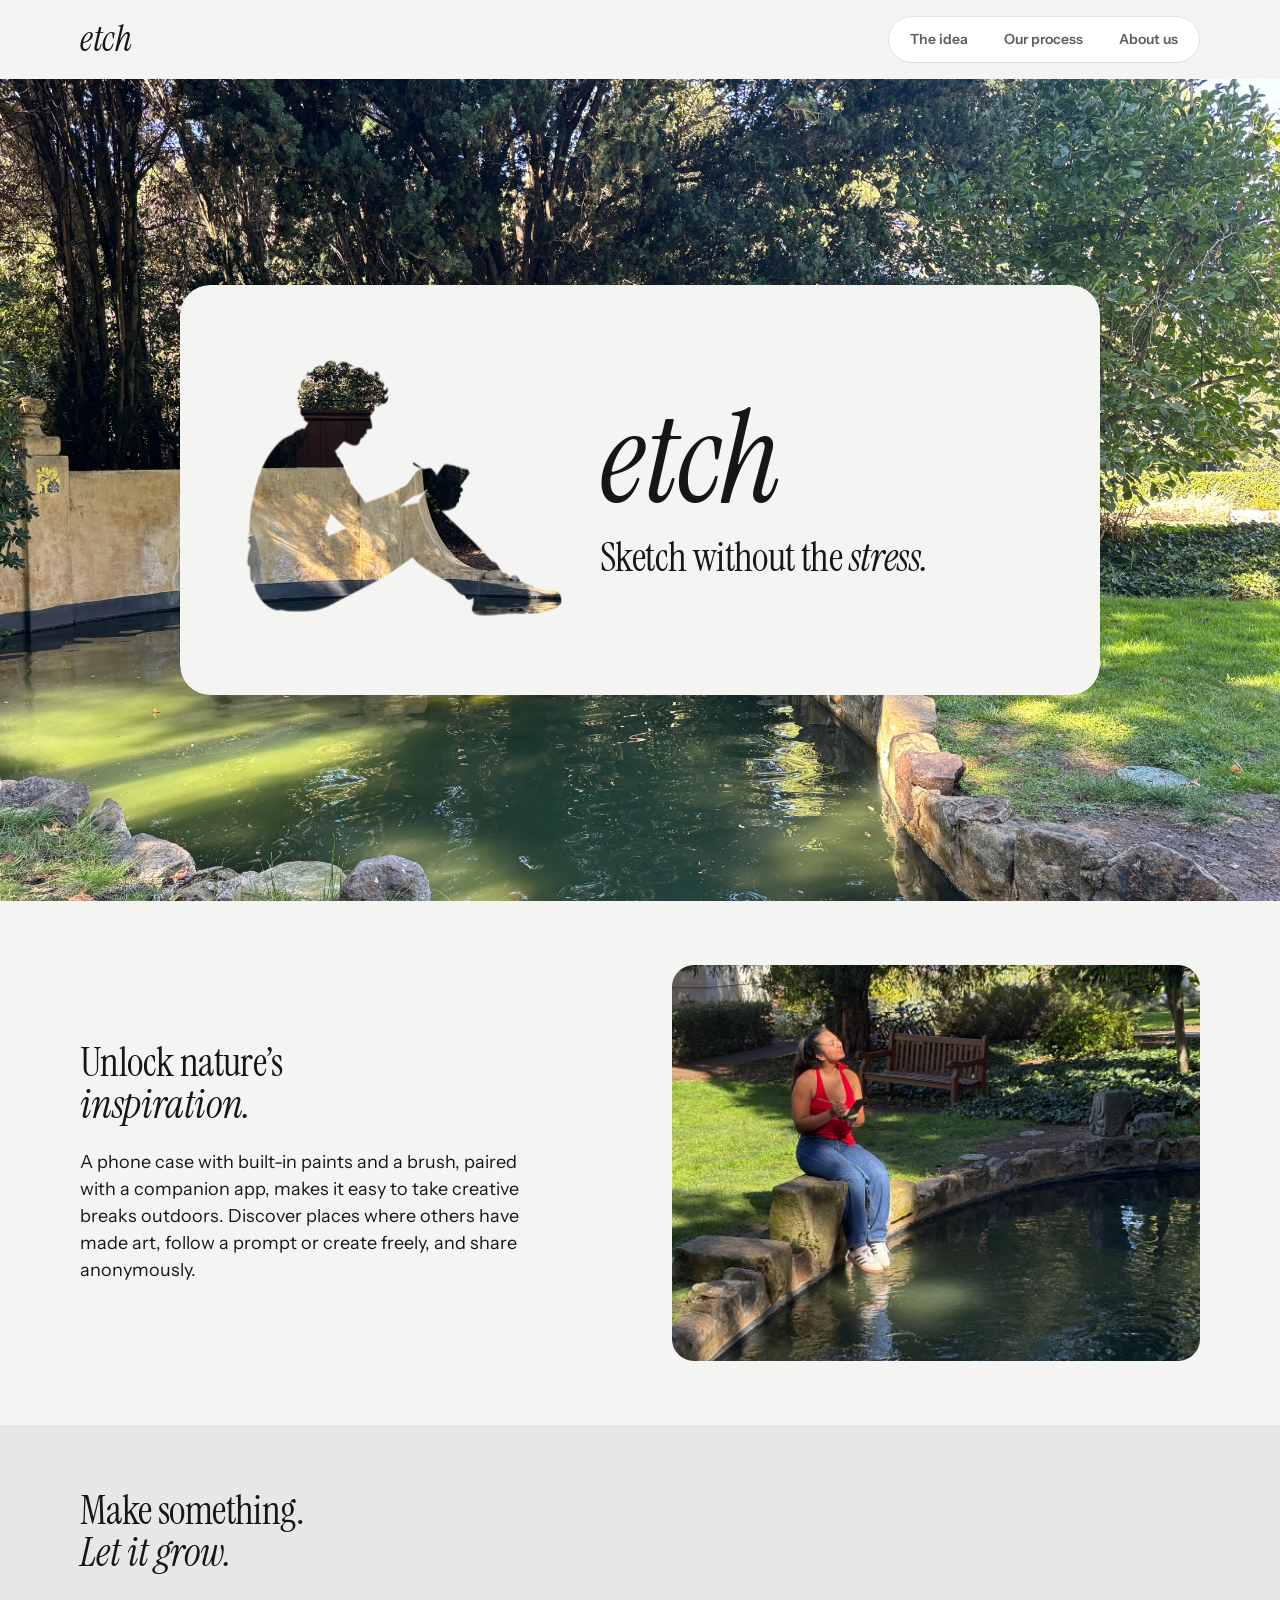
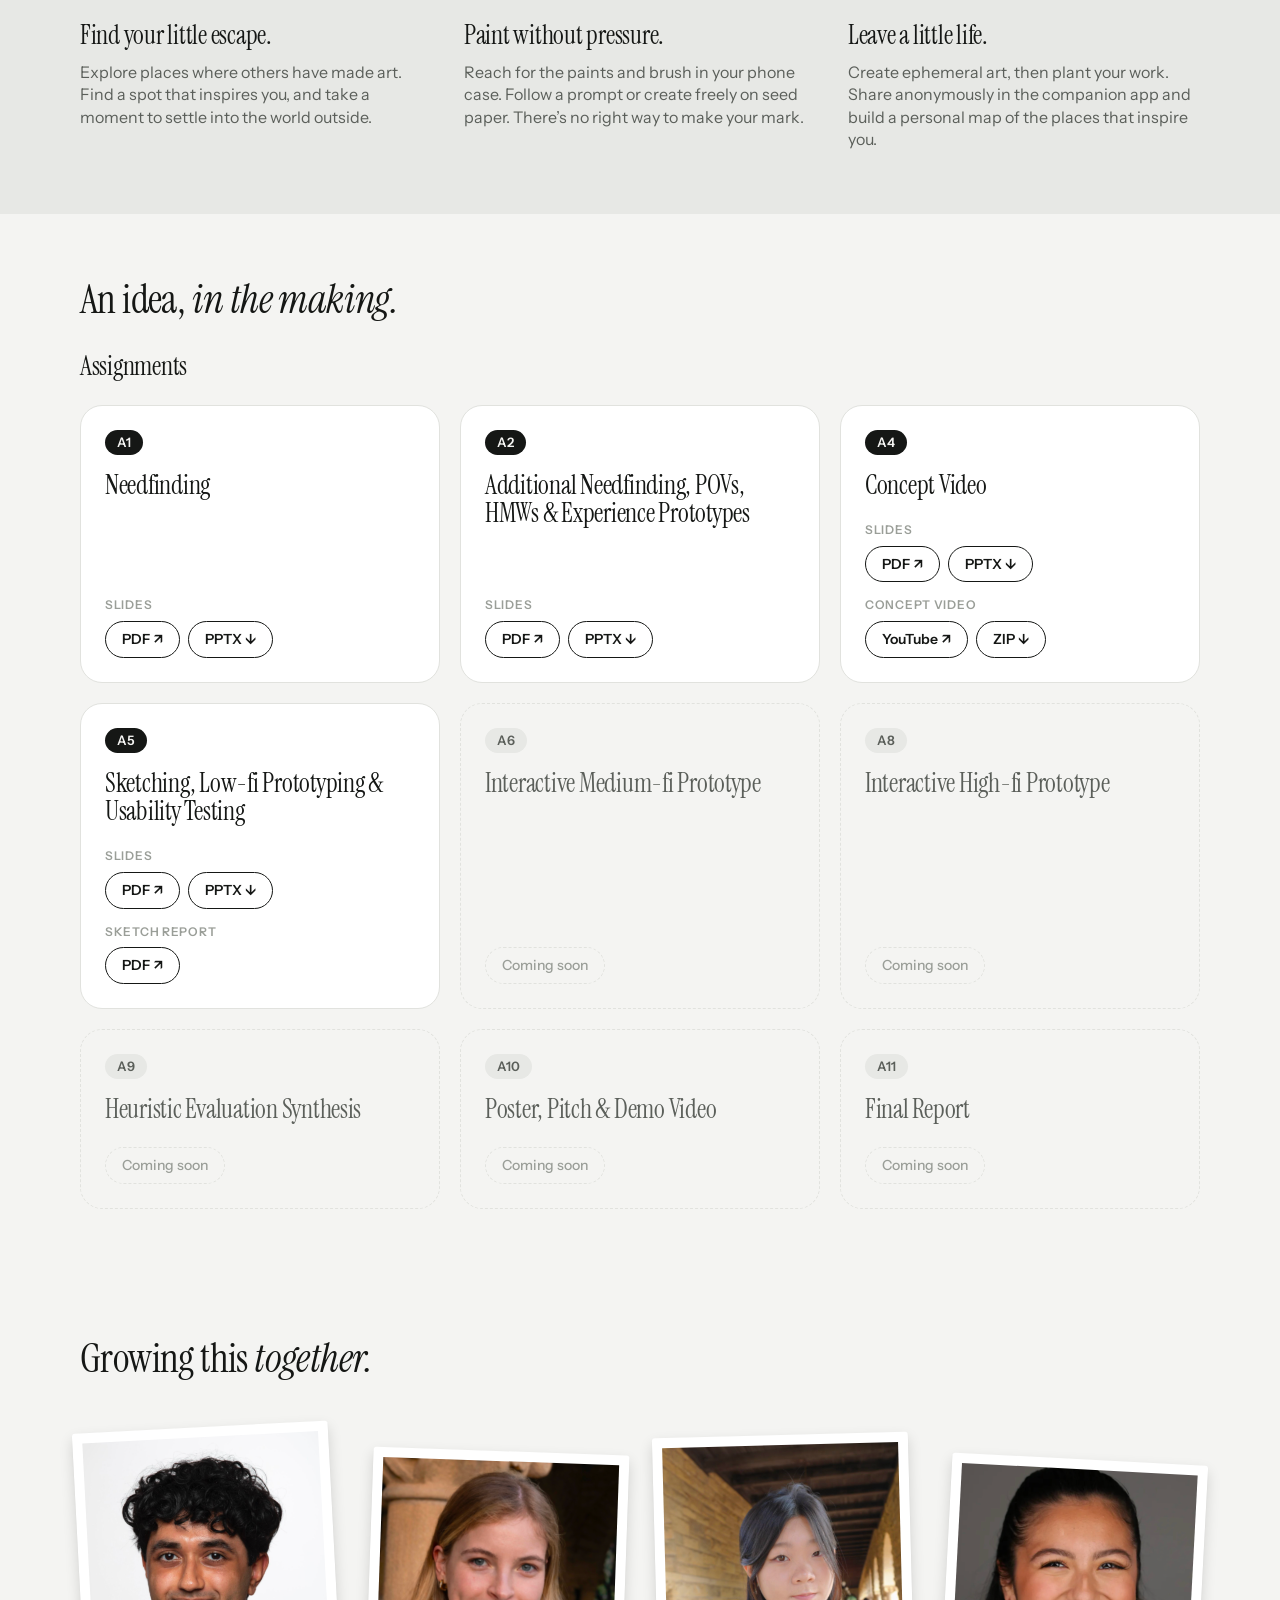
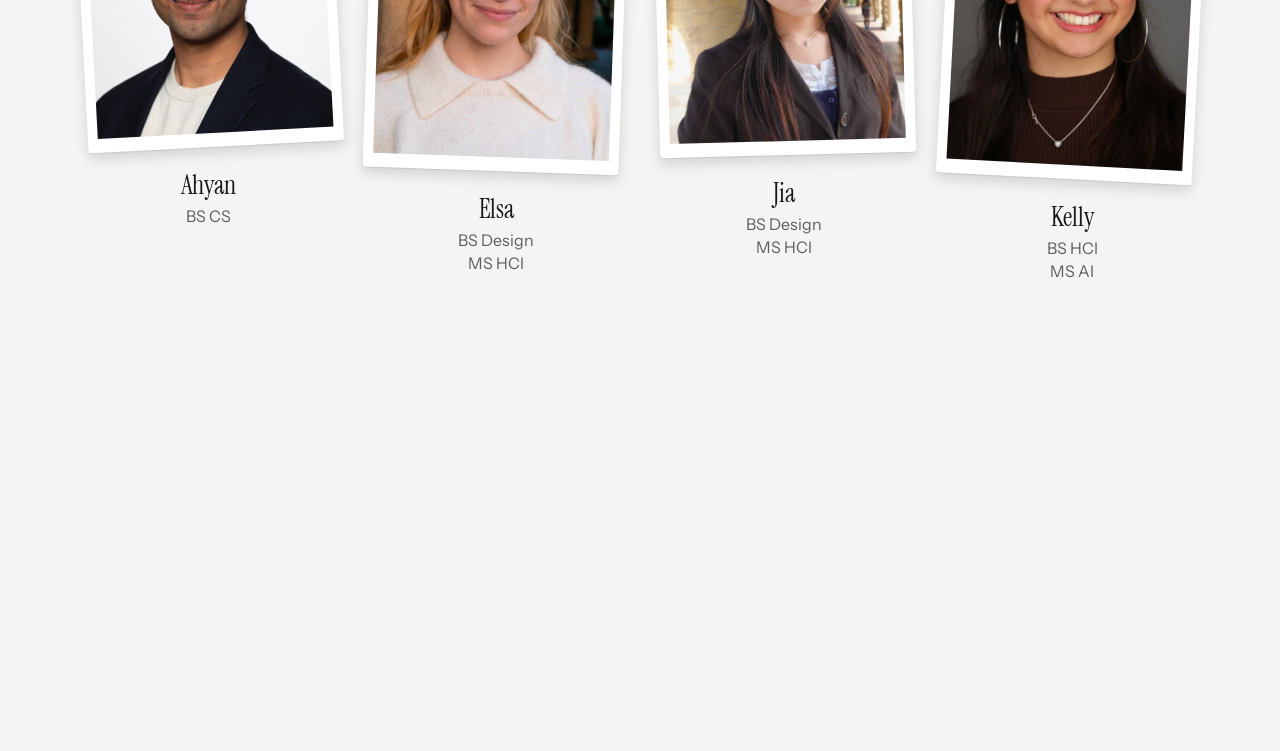
==== index.html @ ab567ba8 "Add assignment downloads, team degrees, and new hero subtitle - Group each assignment's links by del" ====
<!doctype html>
<html lang="en">
<head>
  <meta charset="utf-8">
  <meta name="viewport" content="width=device-width, initial-scale=1">
  <meta name="theme-color" content="#f4f4f2" media="(prefers-color-scheme: light)">
  <meta name="theme-color" content="#121412" media="(prefers-color-scheme: dark)">
  <meta name="color-scheme" content="light dark">
  <meta name="description" content="Etch pairs a phone case with built-in paints and a brush with a companion app for outdoor creative breaks, anonymous sharing, and a personal map of inspiration.">
  <title>Etch · CS 147</title>
  <link rel="preconnect" href="https://fonts.googleapis.com">
  <link rel="preconnect" href="https://fonts.gstatic.com" crossorigin>
  <link rel="stylesheet" href="https://fonts.googleapis.com/css2?family=Instrument+Sans:wght@400;500;600;700&family=Instrument+Serif:ital@0;1&display=swap">
  <link rel="stylesheet" href="styles.css?v=team-centered">
  <script src="script.js?v=team-centered" defer></script>
</head>
<body>
  <a class="skip-link" href="#idea">Skip to content</a>
  <header class="site-header">
    <a class="brand" href="#home" aria-label="Etch, home"><span>etch</span></a>
    <nav aria-label="Main navigation"><a href="#idea">The idea</a><a href="#project">Our process</a><a href="#team">About us</a></nav>
  </header>
  <main>
    <section id="home" class="hero" aria-labelledby="hero-title">
      <div class="hero-photo"></div>
      <div class="hero-paper">
        <div class="hero-main">
          <img class="drawing-cutout" src="assets/drawing-silhouette.png" alt="A person-shaped cutout in the paper revealing the garden behind it" width="1024" height="1024">
          <div class="hero-heading"><h1 id="hero-title">etch<span class="hero-subtitle">Sketch without the <em>stress.</em></span></h1></div>
        </div>
      </div>
    </section>
    <section class="idea section-wrap" id="idea" aria-labelledby="idea-title">
      <div class="idea-grid">
        <div>
          <h2 id="idea-title">Unlock nature’s<br><em>inspiration.</em></h2>
          <p>A phone case with built-in paints and a brush, paired with a companion app, makes it easy to take creative breaks outdoors. Discover places where others have made art, follow a prompt or create freely, and share anonymously.</p>
        </div>
        <div class="idea-photo-wrap">
          <img class="idea-photo" src="assets/idea-garden.jpg" alt="A person painting outdoors while seated beside a garden pond" loading="lazy">

        </div>
      </div>
    </section>
    <section class="concept section-wrap" aria-labelledby="concept-title"><div class="concept-heading"><h2 id="concept-title">Make something.<br><em>Let it grow.</em></h2></div><div class="steps"><article><h3>Find your little escape.</h3><p>Explore places where others have made art. Find a spot that inspires you, and take a moment to settle into the world outside.</p></article><article><h3>Paint without pressure.</h3><p>Reach for the paints and brush in your phone case. Follow a prompt or create freely on seed paper. There’s no right way to make your mark.</p></article><article><h3>Leave a little life.</h3><p>Create ephemeral art, then plant your work. Share anonymously in the companion app and build a personal map of the places that inspire you.</p></article></div></section>
    <section class="project section-wrap" id="project" aria-labelledby="project-title"><div class="project-heading"><h2 id="project-title">An idea, <em>in the making.</em></h2></div>
      <div class="assignments" aria-labelledby="assignments-title">
        <h3 id="assignments-title">Assignments</h3>
        <div class="assignment-grid">
          <article class="assignment"><span class="assignment-number">A1</span><h4>Needfinding</h4><div class="assignment-links"><div class="assignment-link-group"><span class="assignment-link-label">Slides</span><div class="assignment-link-row"><a href="assignment_downloads/A1.pdf" target="_blank" rel="noopener">PDF <span aria-hidden="true">↗</span></a><a href="assignment_downloads/A1.pptx" download>PPTX <span aria-hidden="true">↓</span></a></div></div></div></article>
          <article class="assignment"><span class="assignment-number">A2</span><h4>Additional Needfinding, POVs, HMWs &amp; Experience Prototypes</h4><div class="assignment-links"><div class="assignment-link-group"><span class="assignment-link-label">Slides</span><div class="assignment-link-row"><a href="assignment_downloads/A2.pdf" target="_blank" rel="noopener">PDF <span aria-hidden="true">↗</span></a><a href="assignment_downloads/A2.pptx" download>PPTX <span aria-hidden="true">↓</span></a></div></div></div></article>
          <article class="assignment"><span class="assignment-number">A4</span><h4>Concept Video</h4><div class="assignment-links"><div class="assignment-link-group"><span class="assignment-link-label">Slides</span><div class="assignment-link-row"><a href="assignment_downloads/A4.pdf" target="_blank" rel="noopener">PDF <span aria-hidden="true">↗</span></a><a href="assignment_downloads/A4.pptx" download>PPTX <span aria-hidden="true">↓</span></a></div></div><div class="assignment-link-group"><span class="assignment-link-label">Concept video</span><div class="assignment-link-row"><a href="https://www.youtube.com/watch?v=fZAmPD2v1Gg" target="_blank" rel="noopener">YouTube <span aria-hidden="true">↗</span></a><a href="assignment_downloads/A4_Concept_Video_Compressed.mp4.zip" download>ZIP <span aria-hidden="true">↓</span></a></div></div></div></article>
          <article class="assignment"><span class="assignment-number">A5</span><h4>Sketching, Low-fi Prototyping &amp; Usability Testing</h4><div class="assignment-links"><div class="assignment-link-group"><span class="assignment-link-label">Slides</span><div class="assignment-link-row"><a href="assignment_downloads/A5.pdf" target="_blank" rel="noopener">PDF <span aria-hidden="true">↗</span></a><a href="assignment_downloads/A5.pptx" download>PPTX <span aria-hidden="true">↓</span></a></div></div><div class="assignment-link-group"><span class="assignment-link-label">Sketch report</span><div class="assignment-link-row"><a href="assignment_downloads/A5_SketchReport.pdf" target="_blank" rel="noopener">PDF <span aria-hidden="true">↗</span></a></div></div></div></article>
          <article class="assignment is-upcoming"><span class="assignment-number">A6</span><h4>Interactive Medium-fi Prototype</h4><p class="assignment-soon">Coming soon</p></article>
          <article class="assignment is-upcoming"><span class="assignment-number">A8</span><h4>Interactive High-fi Prototype</h4><p class="assignment-soon">Coming soon</p></article>
          <article class="assignment is-upcoming"><span class="assignment-number">A9</span><h4>Heuristic Evaluation Synthesis</h4><p class="assignment-soon">Coming soon</p></article>
          <article class="assignment is-upcoming"><span class="assignment-number">A10</span><h4>Poster, Pitch &amp; Demo Video</h4><p class="assignment-soon">Coming soon</p></article>
          <article class="assignment is-upcoming"><span class="assignment-number">A11</span><h4>Final Report</h4><p class="assignment-soon">Coming soon</p></article>
        </div>
      </div>
    </section>
    <section class="team section-wrap" id="team" aria-labelledby="team-title"><div class="team-heading"><div><h2 id="team-title">Growing this <em>together.</em></h2></div></div><div class="team-grid" id="team-grid"></div></section>
  </main>
  <footer class="garden-footer" aria-label="Garden photograph"><img src="assets/garden.jpg" alt="Sunlight across the garden pond" loading="lazy"></footer>

</body>
</html>
---- styles.css ----
/* Etch design system tokens. Values come from the Etch design system (tokens.json). */
:root{
--paper:#f4f4f2;--surface:#fff;--canvas:#e7e8e5;--ink:#151715;--on-ink:var(--paper);--ink-soft:#5b5f5a;--ink-muted:#9a9e98;--line:#e1e2de;
--photo-white:#fff;--photo-ink:#151715;--focus:#2f6fb0;
--tag-people:#e9d3c4;--tag-animals:#d3e2c6;--tag-light:#efe6b5;--tag-sound:#ccdcea;
--shadow-print:0 1px 1px rgba(0,0,0,.08),0 6px 14px rgba(0,0,0,.14);
--font-serif:"Instrument Serif","Iowan Old Style",Georgia,serif;--font-sans:"Instrument Sans",system-ui,-apple-system,"Segoe UI",sans-serif;
--space-1:4px;--space-2:8px;--space-3:12px;--space-4:16px;--space-5:20px;--space-6:24px;--space-8:32px;--space-12:48px;--space-16:64px;
--radius-md:16px;--radius-lg:22px;--radius-xl:26px;--radius-2xl:30px;--radius-pill:999px;
--ease:cubic-bezier(.2,.8,.2,1);
--gutter:max(16px,env(safe-area-inset-left),env(safe-area-inset-right));
--content-inset:max(var(--gutter),calc((100% - 1120px) / 2));
--section-space:var(--space-16);
--band:var(--canvas);
--footer-reveal-height:clamp(260px,45vh,520px);
color-scheme:light dark}
@media(prefers-color-scheme:dark){:root{
--paper:#121412;--surface:#1c1f1c;--canvas:#0b0c0b;--ink:#eeefeb;--ink-soft:#b3b7b0;--ink-muted:#6f746d;--line:#2a2e2a;--focus:#8db8e8;
--tag-people:#4a382d;--tag-animals:#2f4129;--tag-light:#47411f;--tag-sound:#24384a;
--shadow-print:0 1px 1px rgba(0,0,0,.3),0 6px 14px rgba(0,0,0,.45);
/* Body copy never sits directly on canvas in dark. */
--band:var(--surface)}}

*{box-sizing:border-box}
html{scroll-behavior:smooth;scroll-padding-top:88px;-webkit-text-size-adjust:100%}
body{margin:0;background:var(--paper);color:var(--ink);font:400 16px/1.4 var(--font-sans);-webkit-font-smoothing:antialiased}
a{color:inherit}
h1,h2,h3,p,figure{margin:0}
/* Serif is always weight 400; never bold it. */
h1,h2,h3{font-family:var(--font-serif);font-weight:400}
h2{font-size:40px;line-height:1.05;letter-spacing:-.015em}
h3{font-size:26px;line-height:1.08;letter-spacing:-.01em}
p+p{margin-top:var(--space-3)}
:where(a,summary,button):focus-visible{outline:3px solid var(--focus);outline-offset:2px}
.skip-link{position:fixed;left:var(--gutter);top:-100px;z-index:30;padding:var(--space-3) 22px;border-radius:var(--radius-pill);background:var(--ink);color:var(--on-ink);font:600 16px/1.2 var(--font-sans);text-decoration:none}
.skip-link:focus{top:var(--space-4)}

/* Site nav: lowercase italic wordmark beside a pill of links. Stays visible while scrolling. */
.site-header{position:sticky;top:0;z-index:20;display:flex;align-items:center;justify-content:space-between;gap:var(--space-4);padding:var(--space-4) var(--content-inset);background:var(--paper)}
.brand{font:italic 400 36px/1 var(--font-serif);letter-spacing:-.01em;color:var(--ink);text-decoration:none;border-radius:var(--radius-md)}
nav{display:flex;gap:var(--space-1);padding:5px;border:1px solid var(--line);border-radius:var(--radius-pill);background:var(--surface)}
nav a{padding:9px var(--space-4);border-radius:var(--radius-pill);font:600 14px/1.2 var(--font-sans);color:var(--ink-soft);text-decoration:none;white-space:nowrap;transition:background-color .3s var(--ease),color .3s var(--ease)}
nav a:hover{color:var(--ink)}
nav a[aria-current]{background:var(--ink);color:var(--on-ink)}

/* Full-bleed garden photo behind a rounded paper sheet; the artist is cut out of the sheet. */
.hero{position:relative;isolation:isolate;display:flex;align-items:center;justify-content:center;min-height:620px;height:calc(100svh - 78px);max-height:900px;padding:var(--space-12) var(--gutter)}
.hero-photo{position:absolute;inset:0;z-index:-1;background:url('assets/garden.jpg') center 53%/cover}
.hero-paper{position:relative;isolation:isolate;width:min(920px,100%);padding:var(--space-8) 48px}
.hero-paper::before{content:'';position:absolute;inset:0;z-index:-1;background:var(--paper);border-radius:var(--radius-2xl);
-webkit-mask-image:url('assets/drawing-silhouette.png'),linear-gradient(#000 0 0);-webkit-mask-size:var(--cutout-width,0px) var(--cutout-height,0px),100% 100%;-webkit-mask-position:var(--cutout-x,0px) var(--cutout-y,0px),0 0;-webkit-mask-repeat:no-repeat;-webkit-mask-composite:xor;
mask-image:url('assets/drawing-silhouette.png'),linear-gradient(#000 0 0);mask-size:var(--cutout-width,0px) var(--cutout-height,0px),100% 100%;mask-position:var(--cutout-x,0px) var(--cutout-y,0px),0 0;mask-repeat:no-repeat;mask-composite:exclude}
.hero-main{display:grid;grid-template-columns:42% 58%;align-items:center;gap:10px}
.drawing-cutout{display:block;width:100%;height:auto;aspect-ratio:1;object-fit:contain;opacity:0;pointer-events:none}
.hero-heading{padding-left:var(--space-4)}
h1{font:italic 400 clamp(72px,10vw,128px)/.9 var(--font-serif);letter-spacing:-.01em}
.hero-subtitle{display:block;margin-top:var(--space-5);font:normal 400 40px/1.05 var(--font-serif);letter-spacing:-.015em}
.hero-subtitle em{font-style:italic}

.section-wrap{padding:var(--section-space) var(--content-inset)}

/* Introduction: reading text beside a rounded photo. */
.idea-grid{display:grid;grid-template-columns:1fr 1fr;gap:var(--space-16);align-items:center}
.idea h2{margin-bottom:var(--space-6)}
.idea p{max-width:460px;font-size:18px;line-height:1.5}
.idea-photo{display:block;width:100%;aspect-ratio:4/3;object-fit:cover;border-radius:var(--radius-lg)}

/* Concept: a full-bleed band with three steps. */
.concept{background:var(--band)}
.steps{display:grid;grid-template-columns:repeat(3,1fr);gap:var(--space-8);margin-top:var(--space-12)}
.steps h3{margin-bottom:var(--space-3)}
.steps p{color:var(--ink-soft)}

.project-heading{margin-bottom:var(--space-8)}

/* Assignments: cards on surface. Published work gets an ink number and outlined links; upcoming work sits flat on paper with a dashed edge. */
.assignments>h3{margin-bottom:var(--space-6)}
.assignment-grid{display:grid;grid-template-columns:repeat(3,1fr);gap:var(--space-5)}
.assignment{display:flex;flex-direction:column;align-items:flex-start;gap:var(--space-4);padding:var(--space-6);border:1px solid var(--line);border-radius:var(--radius-lg);background:var(--surface)}
.assignment-number{padding:5px var(--space-3);border-radius:var(--radius-pill);background:var(--ink);color:var(--on-ink);font:600 13px/1.2 var(--font-sans)}
.assignment h4{margin:0 0 var(--space-2);font:400 26px/1.08 var(--font-serif);letter-spacing:-.01em}
.assignment-links{display:flex;flex-direction:column;gap:var(--space-4);margin-top:auto}
.assignment-link-group{display:flex;flex-direction:column;gap:var(--space-2)}
.assignment-link-label{font:600 12px/1.2 var(--font-sans);letter-spacing:.06em;text-transform:uppercase;color:var(--ink-muted)}
.assignment-link-row{display:flex;flex-wrap:wrap;gap:var(--space-2)}
.assignment-links a{padding:9px var(--space-4);border:1px solid var(--ink);border-radius:var(--radius-pill);font:600 14px/1.2 var(--font-sans);text-decoration:none;transition:background-color .3s var(--ease),color .3s var(--ease)}
.assignment-links a:hover{background:var(--ink);color:var(--on-ink)}
.assignment.is-upcoming{border-style:dashed;background:transparent}
.is-upcoming .assignment-number{background:var(--canvas);color:var(--ink-soft)}
.is-upcoming h4{color:var(--ink-soft)}
.assignment-soon{margin-top:auto;padding:9px var(--space-4);border:1px dashed var(--line);border-radius:var(--radius-pill);font:500 14px/1.2 var(--font-sans);color:var(--ink-muted)}

/* Team portraits are polaroids: white prints with small tilts, never a tidy grid. */
.team-heading{margin-bottom:var(--space-12)}
.team-grid{display:grid;grid-template-columns:repeat(4,1fr);gap:var(--space-8)}
.team-card:nth-child(1){--tilt:-3deg;--tint:var(--tag-light)}
.team-card:nth-child(2){--tilt:2deg;--tint:var(--tag-animals);margin-top:var(--space-6)}
.team-card:nth-child(3){--tilt:-1.5deg;--tint:var(--tag-sound);margin-top:var(--space-2)}
.team-card:nth-child(4){--tilt:3deg;--tint:var(--tag-people);margin-top:var(--space-8)}
.portrait{position:relative;aspect-ratio:4/5;padding:10px 10px 14px;background:var(--photo-white);border-radius:3px;box-shadow:var(--shadow-print);transform:rotate(var(--tilt,0deg))}
.portrait img{display:block;object-position:center 35%}
.portrait svg{display:block;width:100%;height:100%;background:var(--tint);fill:none;stroke:var(--photo-ink);stroke-width:1.3}
.portrait>span{position:absolute;left:0;right:0;bottom:26px;text-align:center;font:400 13px/1.35 var(--font-sans);color:var(--photo-ink)}
.team-card h3{margin-top:var(--space-6);text-align:center}
.team-card p{margin-top:6px;color:var(--ink-soft);white-space:pre-line;text-align:center}

/* The page lifts away like a sheet, with rounded corners, to reveal the garden photo underneath. */
body{isolation:isolate;padding-bottom:var(--footer-reveal-height)}
main{position:relative;z-index:1;background:var(--paper);border-radius:0 0 var(--radius-2xl) var(--radius-2xl)}
.garden-footer{position:fixed;inset:auto 0 0;z-index:-1;height:calc(var(--footer-reveal-height) + var(--radius-2xl));margin:0;overflow:hidden}
.garden-footer img{display:block;width:100%;height:100%;object-fit:cover;object-position:center 60%}

@media(max-width:900px){
.hero-paper{padding:var(--space-8)}
.hero-subtitle{font-size:32px}
.idea-grid{gap:var(--space-8)}
.steps{gap:var(--space-6)}
.assignment-grid{grid-template-columns:repeat(2,1fr)}
.team-grid{grid-template-columns:repeat(2,1fr);gap:var(--space-12) var(--space-8)}
.team-card:nth-child(n){margin-top:0}
.team-card:nth-child(even){margin-top:var(--space-6)}}

@media(max-width:640px){
:root{--section-space:var(--space-12)}
html{scroll-padding-top:76px}
h2{font-size:34px}
.site-header{padding-top:var(--space-3);padding-bottom:var(--space-3)}
.brand{font-size:30px}
nav a{padding:8px 10px;font-size:13px}
.hero{height:auto;min-height:0;max-height:none;padding:var(--space-12) var(--gutter)}
.hero-paper{padding:var(--space-6)}
.hero-main{grid-template-columns:1fr;gap:0}
.drawing-cutout{height:190px;aspect-ratio:auto}
.hero-heading{padding:var(--space-4) 0 0}
h1{font-size:64px}
.hero-subtitle{margin-top:var(--space-3);font-size:30px}
.idea-grid,.steps{grid-template-columns:1fr}
.steps{margin-top:var(--space-8)}
.assignment-grid{grid-template-columns:1fr}
.assignment h4{font-size:22px}
.team-grid{gap:var(--space-8) var(--space-5)}
.team-card h3{font-size:22px;margin-top:var(--space-4)}}

@media(max-width:380px){.brand{font-size:26px}nav a{padding:7px 8px;font-size:12px}}

@media(prefers-reduced-motion:reduce){html{scroll-behavior:auto}*{transition:none!important}}
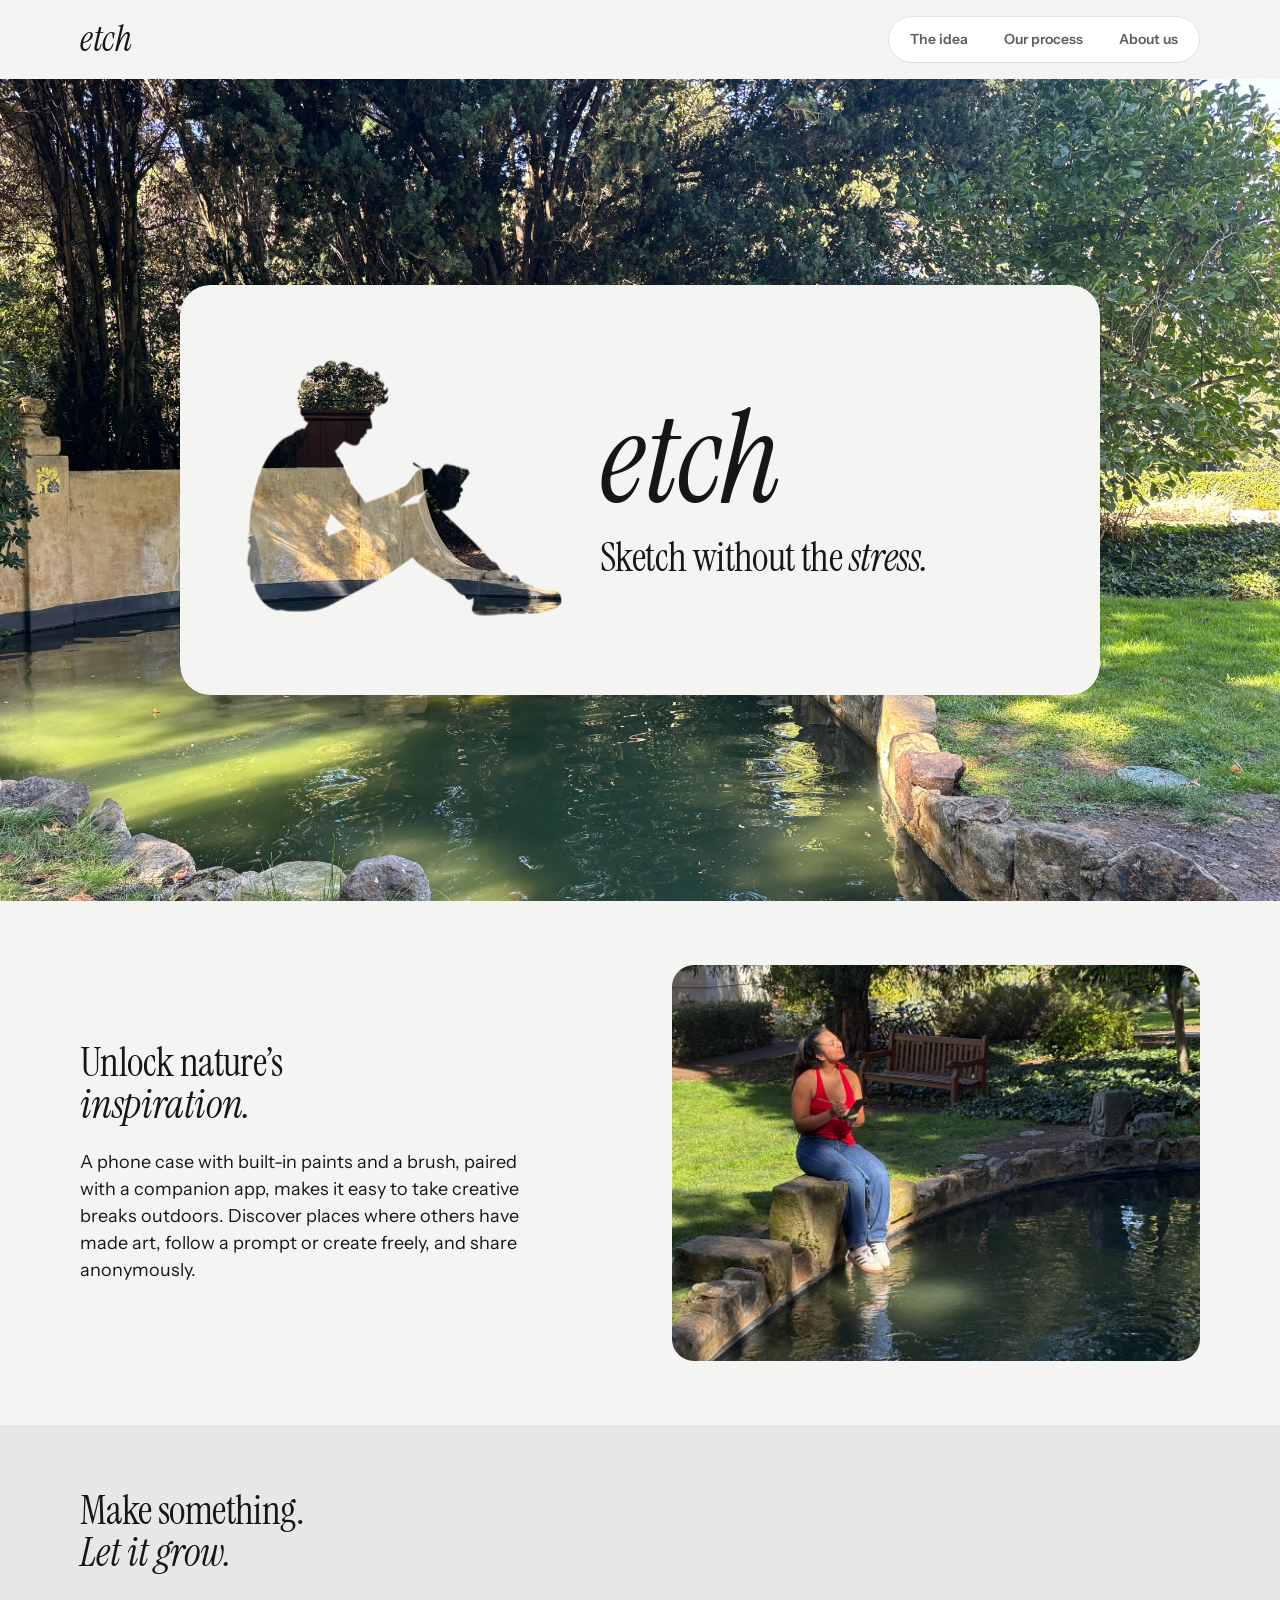
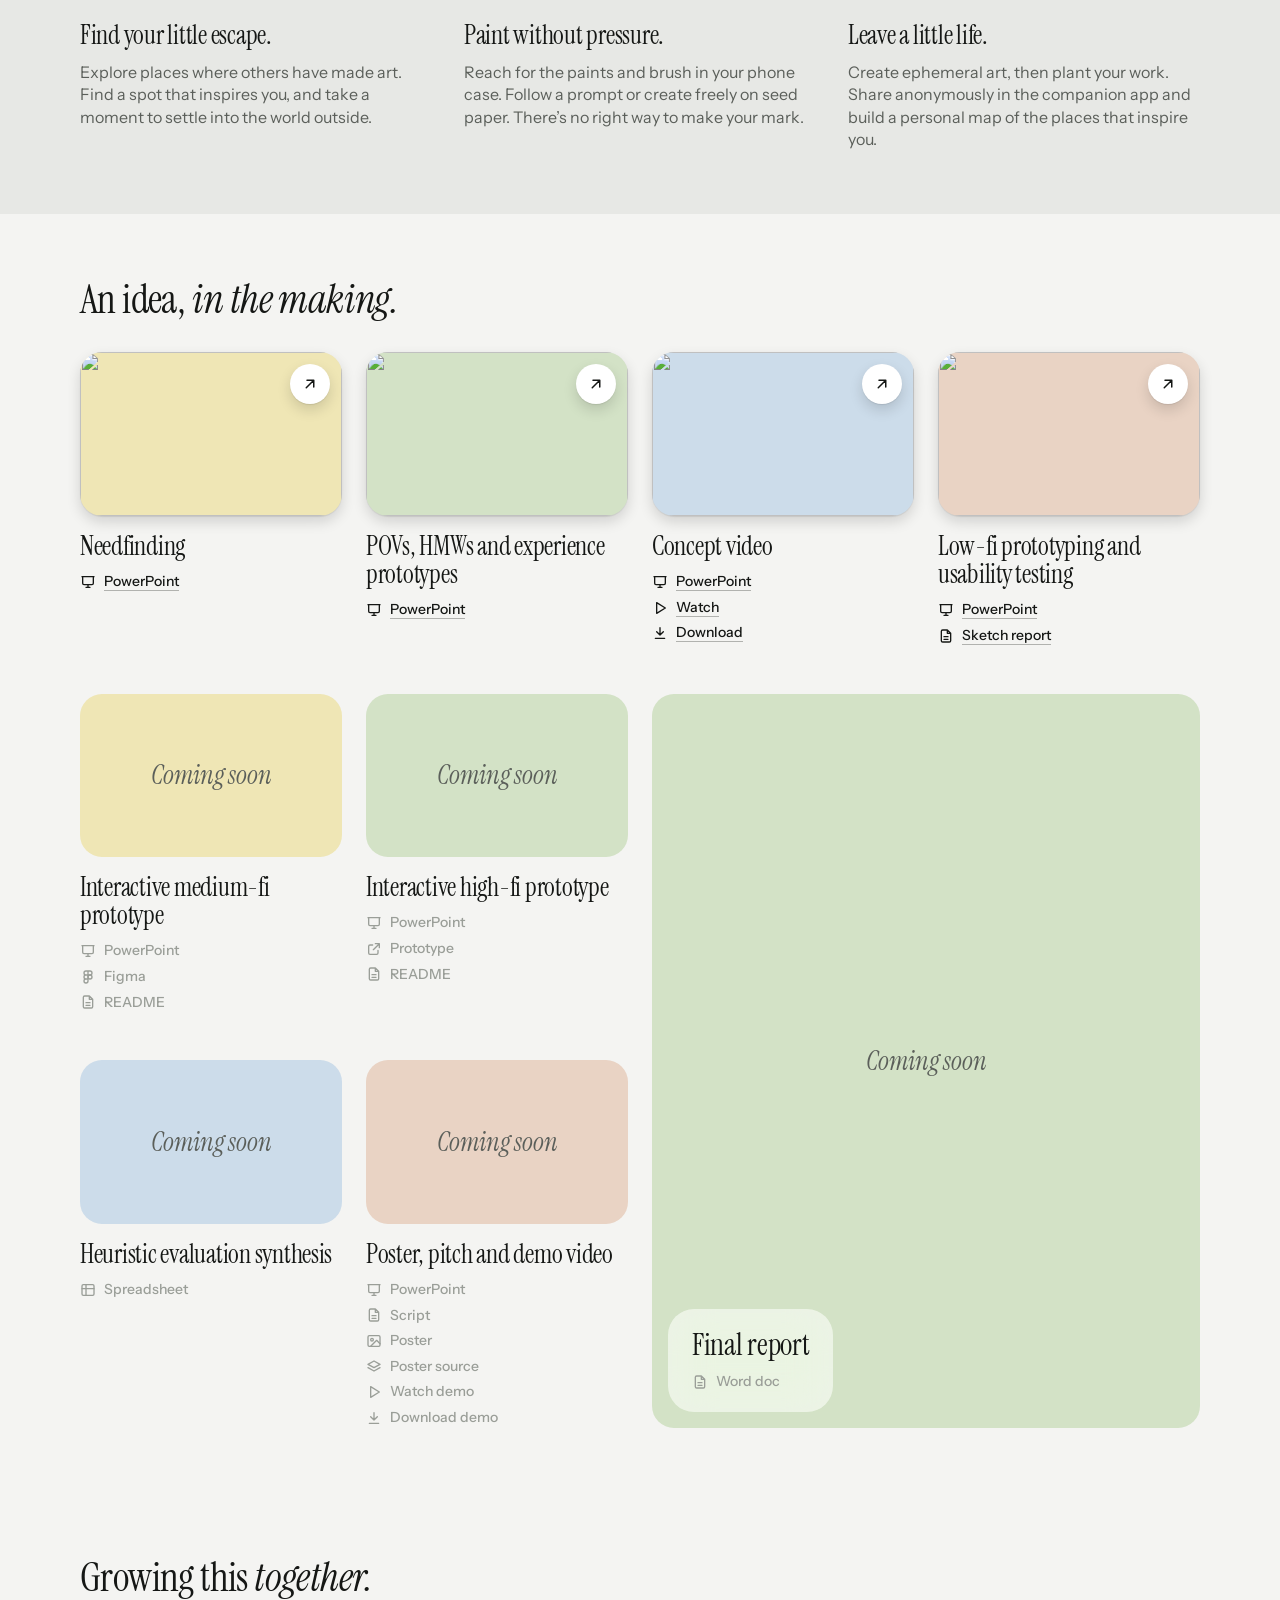
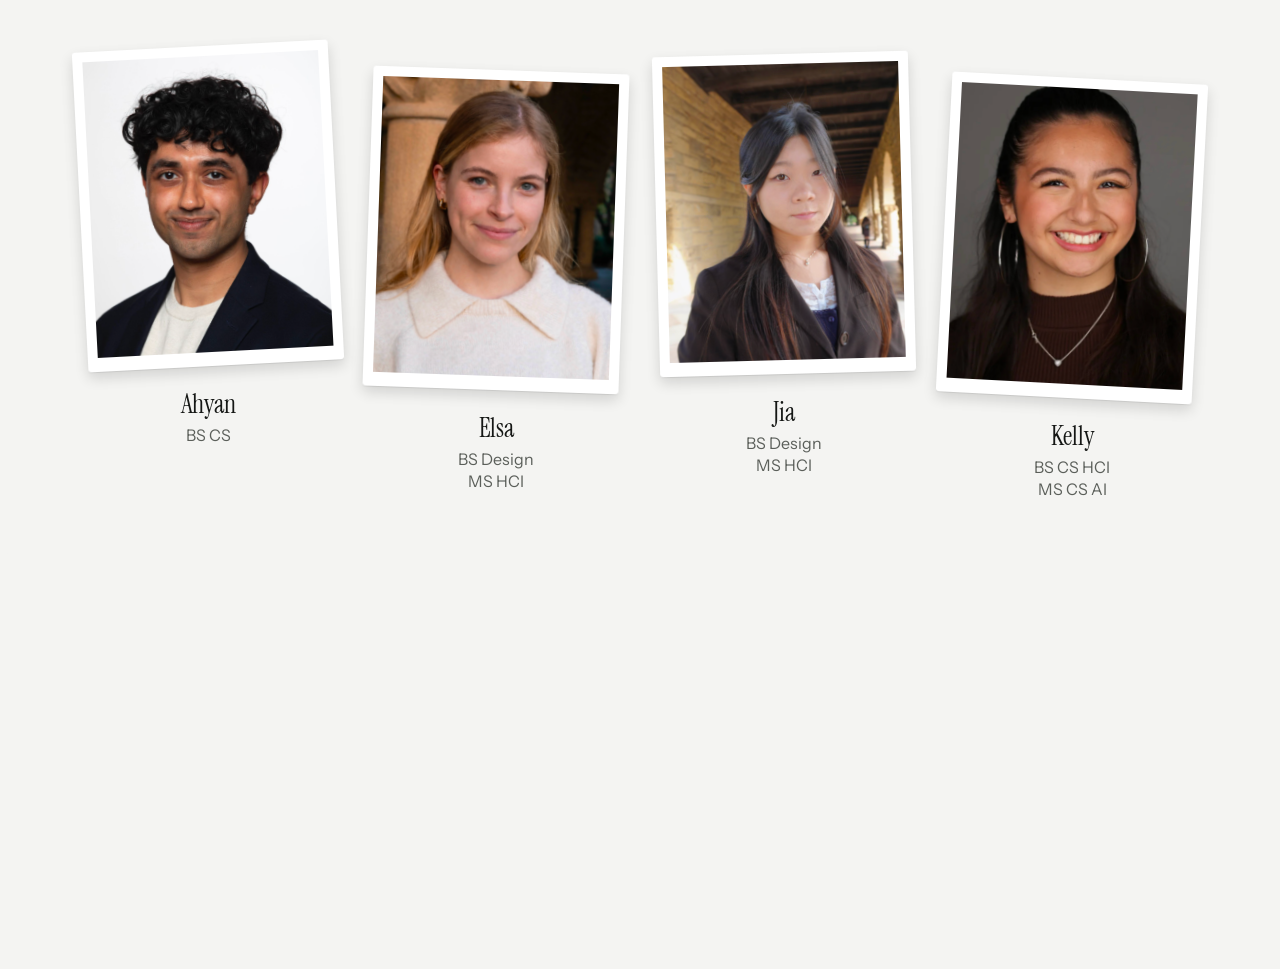
==== commit 649f4ff7: "Make the gallery and team photos more playful Finished covers lift and show an open arrow, ready fil" ====
--- a/index.html
+++ b/index.html
@@ -11,8 +11,8 @@
   <link rel="preconnect" href="https://fonts.googleapis.com">
   <link rel="preconnect" href="https://fonts.gstatic.com" crossorigin>
   <link rel="stylesheet" href="https://fonts.googleapis.com/css2?family=Instrument+Sans:wght@400;500;600;700&family=Instrument+Serif:ital@0;1&display=swap">
-  <link rel="stylesheet" href="styles.css?v=team-centered">
-  <script src="script.js?v=team-centered" defer></script>
+  <link rel="stylesheet" href="styles.css?v=gallery-hop">
+  <script src="script.js?v=gallery-hop" defer></script>
 </head>
 <body>
   <a class="skip-link" href="#idea">Skip to content</a>
@@ -43,24 +43,13 @@
       </div>
     </section>
     <section class="concept section-wrap" aria-labelledby="concept-title"><div class="concept-heading"><h2 id="concept-title">Make something.<br><em>Let it grow.</em></h2></div><div class="steps"><article><h3>Find your little escape.</h3><p>Explore places where others have made art. Find a spot that inspires you, and take a moment to settle into the world outside.</p></article><article><h3>Paint without pressure.</h3><p>Reach for the paints and brush in your phone case. Follow a prompt or create freely on seed paper. There’s no right way to make your mark.</p></article><article><h3>Leave a little life.</h3><p>Create ephemeral art, then plant your work. Share anonymously in the companion app and build a personal map of the places that inspire you.</p></article></div></section>
-    <section class="project section-wrap" id="project" aria-labelledby="project-title"><div class="project-heading"><h2 id="project-title">An idea, <em>in the making.</em></h2></div>
-      <div class="assignments" aria-labelledby="assignments-title">
-        <h3 id="assignments-title">Assignments</h3>
-        <div class="assignment-grid">
-          <article class="assignment"><span class="assignment-number">A1</span><h4>Needfinding</h4><div class="assignment-links"><div class="assignment-link-group"><span class="assignment-link-label">Slides</span><div class="assignment-link-row"><a href="assignment_downloads/A1.pdf" target="_blank" rel="noopener">PDF <span aria-hidden="true">↗</span></a><a href="assignment_downloads/A1.pptx" download>PPTX <span aria-hidden="true">↓</span></a></div></div></div></article>
-          <article class="assignment"><span class="assignment-number">A2</span><h4>Additional Needfinding, POVs, HMWs &amp; Experience Prototypes</h4><div class="assignment-links"><div class="assignment-link-group"><span class="assignment-link-label">Slides</span><div class="assignment-link-row"><a href="assignment_downloads/A2.pdf" target="_blank" rel="noopener">PDF <span aria-hidden="true">↗</span></a><a href="assignment_downloads/A2.pptx" download>PPTX <span aria-hidden="true">↓</span></a></div></div></div></article>
-          <article class="assignment"><span class="assignment-number">A4</span><h4>Concept Video</h4><div class="assignment-links"><div class="assignment-link-group"><span class="assignment-link-label">Slides</span><div class="assignment-link-row"><a href="assignment_downloads/A4.pdf" target="_blank" rel="noopener">PDF <span aria-hidden="true">↗</span></a><a href="assignment_downloads/A4.pptx" download>PPTX <span aria-hidden="true">↓</span></a></div></div><div class="assignment-link-group"><span class="assignment-link-label">Concept video</span><div class="assignment-link-row"><a href="https://www.youtube.com/watch?v=fZAmPD2v1Gg" target="_blank" rel="noopener">YouTube <span aria-hidden="true">↗</span></a><a href="assignment_downloads/A4_Concept_Video_Compressed.mp4.zip" download>ZIP <span aria-hidden="true">↓</span></a></div></div></div></article>
-          <article class="assignment"><span class="assignment-number">A5</span><h4>Sketching, Low-fi Prototyping &amp; Usability Testing</h4><div class="assignment-links"><div class="assignment-link-group"><span class="assignment-link-label">Slides</span><div class="assignment-link-row"><a href="assignment_downloads/A5.pdf" target="_blank" rel="noopener">PDF <span aria-hidden="true">↗</span></a><a href="assignment_downloads/A5.pptx" download>PPTX <span aria-hidden="true">↓</span></a></div></div><div class="assignment-link-group"><span class="assignment-link-label">Sketch report</span><div class="assignment-link-row"><a href="assignment_downloads/A5_SketchReport.pdf" target="_blank" rel="noopener">PDF <span aria-hidden="true">↗</span></a></div></div></div></article>
-          <article class="assignment is-upcoming"><span class="assignment-number">A6</span><h4>Interactive Medium-fi Prototype</h4><p class="assignment-soon">Coming soon</p></article>
-          <article class="assignment is-upcoming"><span class="assignment-number">A8</span><h4>Interactive High-fi Prototype</h4><p class="assignment-soon">Coming soon</p></article>
-          <article class="assignment is-upcoming"><span class="assignment-number">A9</span><h4>Heuristic Evaluation Synthesis</h4><p class="assignment-soon">Coming soon</p></article>
-          <article class="assignment is-upcoming"><span class="assignment-number">A10</span><h4>Poster, Pitch &amp; Demo Video</h4><p class="assignment-soon">Coming soon</p></article>
-          <article class="assignment is-upcoming"><span class="assignment-number">A11</span><h4>Final Report</h4><p class="assignment-soon">Coming soon</p></article>
-        </div>
-      </div>
-    </section>
+    <section class="project section-wrap" id="project" aria-labelledby="project-title"><div class="project-heading"><h2 id="project-title">An idea, <em>in the making.</em></h2></div><div class="work" id="work-grid"></div></section>
     <section class="team section-wrap" id="team" aria-labelledby="team-title"><div class="team-heading"><div><h2 id="team-title">Growing this <em>together.</em></h2></div></div><div class="team-grid" id="team-grid"></div></section>
   </main>
+  <dialog class="video-dialog" id="video-dialog" aria-label="Video">
+    <form method="dialog"><button class="video-close">Close</button></form>
+    <div class="video-frame"><iframe title="Video" allow="autoplay; fullscreen; picture-in-picture" allowfullscreen></iframe></div>
+  </dialog>
   <footer class="garden-footer" aria-label="Garden photograph"><img src="assets/garden.jpg" alt="Sunlight across the garden pond" loading="lazy"></footer>
 
 </body>
--- a/styles.css
+++ b/styles.css
@@ -3,7 +3,9 @@
 --paper:#f4f4f2;--surface:#fff;--canvas:#e7e8e5;--ink:#151715;--on-ink:var(--paper);--ink-soft:#5b5f5a;--ink-muted:#9a9e98;--line:#e1e2de;
 --photo-white:#fff;--photo-ink:#151715;--focus:#2f6fb0;
 --tag-people:#e9d3c4;--tag-animals:#d3e2c6;--tag-light:#efe6b5;--tag-sound:#ccdcea;
+--glass:rgba(255,255,255,.58);--blur-glass:22px;
 --shadow-print:0 1px 1px rgba(0,0,0,.08),0 6px 14px rgba(0,0,0,.14);
+--shadow-lift:0 2px 4px rgba(0,0,0,.08),0 18px 36px rgba(0,0,0,.18);
 --font-serif:"Instrument Serif","Iowan Old Style",Georgia,serif;--font-sans:"Instrument Sans",system-ui,-apple-system,"Segoe UI",sans-serif;
 --space-1:4px;--space-2:8px;--space-3:12px;--space-4:16px;--space-5:20px;--space-6:24px;--space-8:32px;--space-12:48px;--space-16:64px;
 --radius-md:16px;--radius-lg:22px;--radius-xl:26px;--radius-2xl:30px;--radius-pill:999px;
@@ -17,7 +19,9 @@
 @media(prefers-color-scheme:dark){:root{
 --paper:#121412;--surface:#1c1f1c;--canvas:#0b0c0b;--ink:#eeefeb;--ink-soft:#b3b7b0;--ink-muted:#6f746d;--line:#2a2e2a;--focus:#8db8e8;
 --tag-people:#4a382d;--tag-animals:#2f4129;--tag-light:#47411f;--tag-sound:#24384a;
+--glass:rgba(28,31,28,.55);
 --shadow-print:0 1px 1px rgba(0,0,0,.3),0 6px 14px rgba(0,0,0,.45);
+--shadow-lift:0 2px 4px rgba(0,0,0,.35),0 18px 36px rgba(0,0,0,.55);
 /* Body copy never sits directly on canvas in dark. */
 --band:var(--surface)}}
 
@@ -71,24 +75,59 @@
 .steps h3{margin-bottom:var(--space-3)}
 .steps p{color:var(--ink-soft)}
 
+/* Our work: equal cards in the order we made them, closing with a bento of four cards beside the featured piece. */
 .project-heading{margin-bottom:var(--space-8)}
-
-/* Assignments: cards on surface. Published work gets an ink number and outlined links; upcoming work sits flat on paper with a dashed edge. */
-.assignments>h3{margin-bottom:var(--space-6)}
-.assignment-grid{display:grid;grid-template-columns:repeat(3,1fr);gap:var(--space-5)}
-.assignment{display:flex;flex-direction:column;align-items:flex-start;gap:var(--space-4);padding:var(--space-6);border:1px solid var(--line);border-radius:var(--radius-lg);background:var(--surface)}
-.assignment-number{padding:5px var(--space-3);border-radius:var(--radius-pill);background:var(--ink);color:var(--on-ink);font:600 13px/1.2 var(--font-sans)}
-.assignment h4{margin:0 0 var(--space-2);font:400 26px/1.08 var(--font-serif);letter-spacing:-.01em}
-.assignment-links{display:flex;flex-direction:column;gap:var(--space-4);margin-top:auto}
-.assignment-link-group{display:flex;flex-direction:column;gap:var(--space-2)}
-.assignment-link-label{font:600 12px/1.2 var(--font-sans);letter-spacing:.06em;text-transform:uppercase;color:var(--ink-muted)}
-.assignment-link-row{display:flex;flex-wrap:wrap;gap:var(--space-2)}
-.assignment-links a{padding:9px var(--space-4);border:1px solid var(--ink);border-radius:var(--radius-pill);font:600 14px/1.2 var(--font-sans);text-decoration:none;transition:background-color .3s var(--ease),color .3s var(--ease)}
-.assignment-links a:hover{background:var(--ink);color:var(--on-ink)}
-.assignment.is-upcoming{border-style:dashed;background:transparent}
-.is-upcoming .assignment-number{background:var(--canvas);color:var(--ink-soft)}
-.is-upcoming h4{color:var(--ink-soft)}
-.assignment-soon{margin-top:auto;padding:9px var(--space-4);border:1px dashed var(--line);border-radius:var(--radius-pill);font:500 14px/1.2 var(--font-sans);color:var(--ink-muted)}
+.work{--work-gap:var(--space-6);--work-columns:4;display:flex;flex-wrap:wrap;gap:var(--space-12) var(--work-gap)}
+.work-card{flex:0 0 calc((100% - (var(--work-columns) - 1) * var(--work-gap)) / var(--work-columns));min-width:0;display:flex;flex-direction:column}
+.work-cover{display:block;position:relative;aspect-ratio:16/10;overflow:hidden;border-radius:var(--radius-lg);background:var(--tint,var(--tag-light))}
+.work-card:nth-child(4n+2){--tint:var(--tag-animals)}
+.work-card:nth-child(4n+3){--tint:var(--tag-sound)}
+.work-card:nth-child(4n){--tint:var(--tag-people)}
+.work-cover img{display:block;width:100%;height:100%;object-fit:cover}
+/* Finished covers sit on the page like prints and lift when you point at them. The corner arrow says the cover opens the PDF. */
+a.work-cover{box-shadow:var(--shadow-print);transition:transform .4s var(--ease),box-shadow .4s var(--ease)}
+a.work-cover img{transition:transform .6s var(--ease)}
+a.work-cover:hover{transform:translateY(-4px);box-shadow:var(--shadow-lift)}
+a.work-cover:hover img{transform:scale(1.04)}
+.work-open{position:absolute;top:var(--space-3);right:var(--space-3);display:grid;place-items:center;width:40px;height:40px;border-radius:50%;background:var(--surface);color:var(--ink);box-shadow:var(--shadow-print);transition:background-color .3s var(--ease),color .3s var(--ease)}
+.work-open svg{width:18px;height:18px;fill:none;stroke:currentColor;stroke-width:2;stroke-linecap:round;stroke-linejoin:round;transition:transform .4s var(--ease)}
+a.work-cover:hover .work-open{background:var(--ink);color:var(--on-ink)}
+a.work-cover:hover .work-open svg{transform:translate(2px,-2px)}
+/* Work we haven't made yet stays flat on its tint. Pointing at it makes the letters hop, one after the next. */
+.work-soon{position:absolute;inset:0;display:flex;align-items:center;justify-content:center;white-space:pre;font:italic 400 26px/1 var(--font-serif);color:var(--ink-soft)}
+.work-soon span{display:inline-block}
+.work-card.is-pending:hover .work-soon span{animation:hop .6s var(--ease) both;animation-delay:calc(var(--i) * 35ms)}
+@keyframes hop{40%{transform:translateY(-9px) rotate(-6deg)}70%{transform:translateY(2px)}}
+.work-body{flex:1;display:flex;flex-direction:column}
+.work-body h3{margin:var(--space-4) 0 var(--space-3)}
+/* One row per file, right under the title. Ready files are ink with an underline; files still to come are muted. */
+.work-files{display:flex;flex-direction:column;align-items:flex-start;gap:6px}
+.work-file{display:inline-flex;align-items:center;gap:var(--space-2);padding:0;border:0;background:none;font:500 14px/1.4 var(--font-sans);color:var(--ink);text-decoration:none;cursor:pointer}
+.work-file svg{flex:none;width:16px;height:16px;fill:none;stroke:currentColor;stroke-width:2;stroke-linecap:round;stroke-linejoin:round;transition:transform .3s var(--ease)}
+.work-file span{text-decoration:underline 1px color-mix(in srgb,currentColor 30%,transparent);text-underline-offset:4px;transition:text-decoration-color .3s var(--ease)}
+.work-file:hover span{text-decoration-color:currentColor}
+.work-file:hover svg{transform:translateX(2px)}
+.work-file.is-pending{color:var(--ink-muted);cursor:default}
+.work-file.is-pending span{text-decoration:none}
+.work-file.is-pending:hover svg{transform:none}
+/* Two columns of cards on the left match the four-column row above; the featured piece fills the right half. */
+.work-bento{flex:0 0 100%;display:flex;gap:var(--work-gap)}
+.work-side{--work-columns:2;flex:1 1 0;min-width:0;display:flex;flex-wrap:wrap;gap:var(--space-12) var(--work-gap)}
+/* The featured piece: its title on glass over a cover as tall as the cards beside it. */
+.work-featured{flex:1 1 0;position:relative}
+.work-featured .work-cover{flex:1;aspect-ratio:auto;min-height:320px}
+.work-featured .work-body{position:absolute;left:var(--space-4);bottom:var(--space-4);max-width:min(440px,calc(100% - 2 * var(--space-4)));padding:var(--space-5) var(--space-6);border-radius:var(--radius-xl);background:var(--glass);-webkit-backdrop-filter:blur(var(--blur-glass)) saturate(1.5);backdrop-filter:blur(var(--blur-glass)) saturate(1.5)}
+.work-featured .work-body h3{margin-top:0;font-size:30px;line-height:1.05}
+
+/* Videos play in a sheet over the page. */
+.video-dialog{width:min(960px,calc(100% - 2 * var(--gutter)));max-width:none;padding:0;border:0;border-radius:var(--radius-2xl);background:var(--paper);color:var(--ink);overflow:hidden}
+.video-dialog[open]{animation:sheet-rise .3s var(--ease)}
+.video-dialog::backdrop{background:rgba(21,23,21,.6)}
+.video-dialog form{display:flex;justify-content:flex-end;padding:var(--space-3)}
+.video-close{min-height:40px;padding:var(--space-2) var(--space-4);border:1px solid var(--line);border-radius:var(--radius-pill);background:var(--surface);color:var(--ink);font:600 15px/1.2 var(--font-sans);cursor:pointer}
+.video-frame{aspect-ratio:16/9;background:#000}
+.video-frame iframe{display:block;width:100%;height:100%;border:0}
+@keyframes sheet-rise{from{opacity:0;transform:translateY(40px)}}
 
 /* Team portraits are polaroids: white prints with small tilts, never a tidy grid. */
 .team-heading{margin-bottom:var(--space-12)}
@@ -97,7 +136,12 @@
 .team-card:nth-child(2){--tilt:2deg;--tint:var(--tag-animals);margin-top:var(--space-6)}
 .team-card:nth-child(3){--tilt:-1.5deg;--tint:var(--tag-sound);margin-top:var(--space-2)}
 .team-card:nth-child(4){--tilt:3deg;--tint:var(--tag-people);margin-top:var(--space-8)}
-.portrait{position:relative;aspect-ratio:4/5;padding:10px 10px 14px;background:var(--photo-white);border-radius:3px;box-shadow:var(--shadow-print);transform:rotate(var(--tilt,0deg))}
+.portrait{position:relative;aspect-ratio:4/5;padding:10px 10px 14px;background:var(--photo-white);border-radius:3px;box-shadow:var(--shadow-print);transform:perspective(900px) translateY(var(--lift,0px)) rotate(var(--tilt,0deg)) rotateX(var(--rx,0deg)) rotateY(var(--ry,0deg)) scale(var(--grow,1));transition:transform .6s var(--ease),box-shadow .6s var(--ease)}
+/* Pointing at a print straightens it and lifts it toward you. It tips after the pointer, with a glint of light where the pointer is. */
+.portrait::after{content:'';position:absolute;inset:0;border-radius:inherit;background:radial-gradient(circle at var(--gx,50%) var(--gy,50%),rgba(255,255,255,.5),transparent 60%);mix-blend-mode:soft-light;opacity:0;pointer-events:none;transition:opacity .4s var(--ease)}
+@media(hover:hover){
+.team-card .portrait:hover{--tilt:0deg;--lift:-10px;--grow:1.04;box-shadow:var(--shadow-lift);transition:transform .2s ease-out,box-shadow .6s var(--ease)}
+.portrait:hover::after{opacity:1}}
 .portrait img{display:block;object-position:center 35%}
 .portrait svg{display:block;width:100%;height:100%;background:var(--tint);fill:none;stroke:var(--photo-ink);stroke-width:1.3}
 .portrait>span{position:absolute;left:0;right:0;bottom:26px;text-align:center;font:400 13px/1.35 var(--font-sans);color:var(--photo-ink)}
@@ -115,10 +159,15 @@
 .hero-subtitle{font-size:32px}
 .idea-grid{gap:var(--space-8)}
 .steps{gap:var(--space-6)}
-.assignment-grid{grid-template-columns:repeat(2,1fr)}
 .team-grid{grid-template-columns:repeat(2,1fr);gap:var(--space-12) var(--space-8)}
 .team-card:nth-child(n){margin-top:0}
-.team-card:nth-child(even){margin-top:var(--space-6)}}
+.team-card:nth-child(even){margin-top:var(--space-6)}
+.work{--work-columns:2}
+.work-bento{flex-direction:column;row-gap:var(--space-12)}
+.work-featured{flex:none}
+.work-featured .work-cover{flex:none;aspect-ratio:4/3;min-height:0}
+/* The glass title covers the lower part of the shorter featured cover, so its note centers in the space above it. */
+.work-featured .work-soon{bottom:40%}}
 
 @media(max-width:640px){
 :root{--section-space:var(--space-12)}
@@ -136,11 +185,17 @@
 .hero-subtitle{margin-top:var(--space-3);font-size:30px}
 .idea-grid,.steps{grid-template-columns:1fr}
 .steps{margin-top:var(--space-8)}
-.assignment-grid{grid-template-columns:1fr}
-.assignment h4{font-size:22px}
+.work{--work-gap:var(--space-4);row-gap:var(--space-8)}
+.work-side,.work-bento{row-gap:var(--space-8)}
+.work-body h3{font-size:20px}
+.work-file{font-size:13px}
+.work-open{top:var(--space-2);right:var(--space-2);width:32px;height:32px}
+.work-open svg{width:15px;height:15px}
+.work-featured .work-body{left:var(--space-3);right:var(--space-3);bottom:var(--space-3);max-width:none;padding:var(--space-4) var(--space-5)}
+.work-featured .work-body h3{font-size:26px}
 .team-grid{gap:var(--space-8) var(--space-5)}
 .team-card h3{font-size:22px;margin-top:var(--space-4)}}
 
 @media(max-width:380px){.brand{font-size:26px}nav a{padding:7px 8px;font-size:12px}}
 
-@media(prefers-reduced-motion:reduce){html{scroll-behavior:auto}*{transition:none!important}}
+@media(prefers-reduced-motion:reduce){html{scroll-behavior:auto}*{transition:none!important;animation:none!important}}
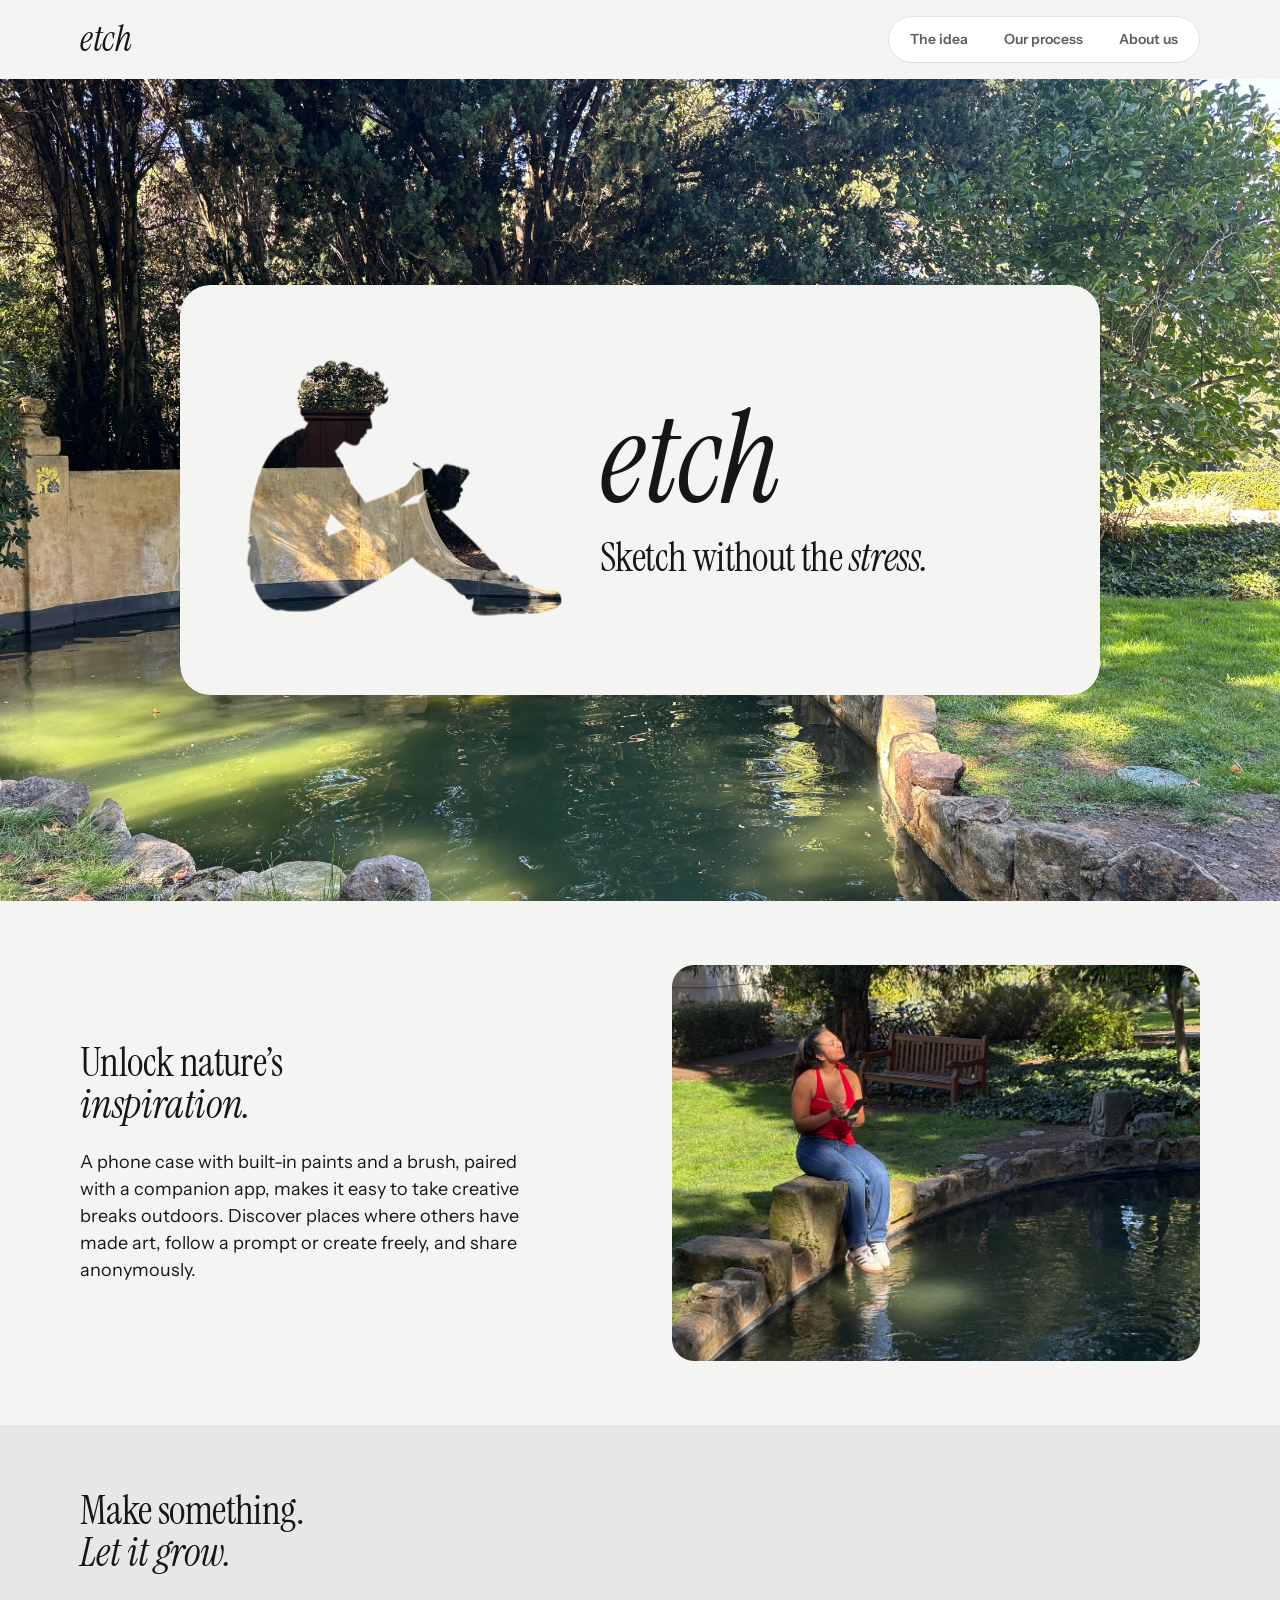
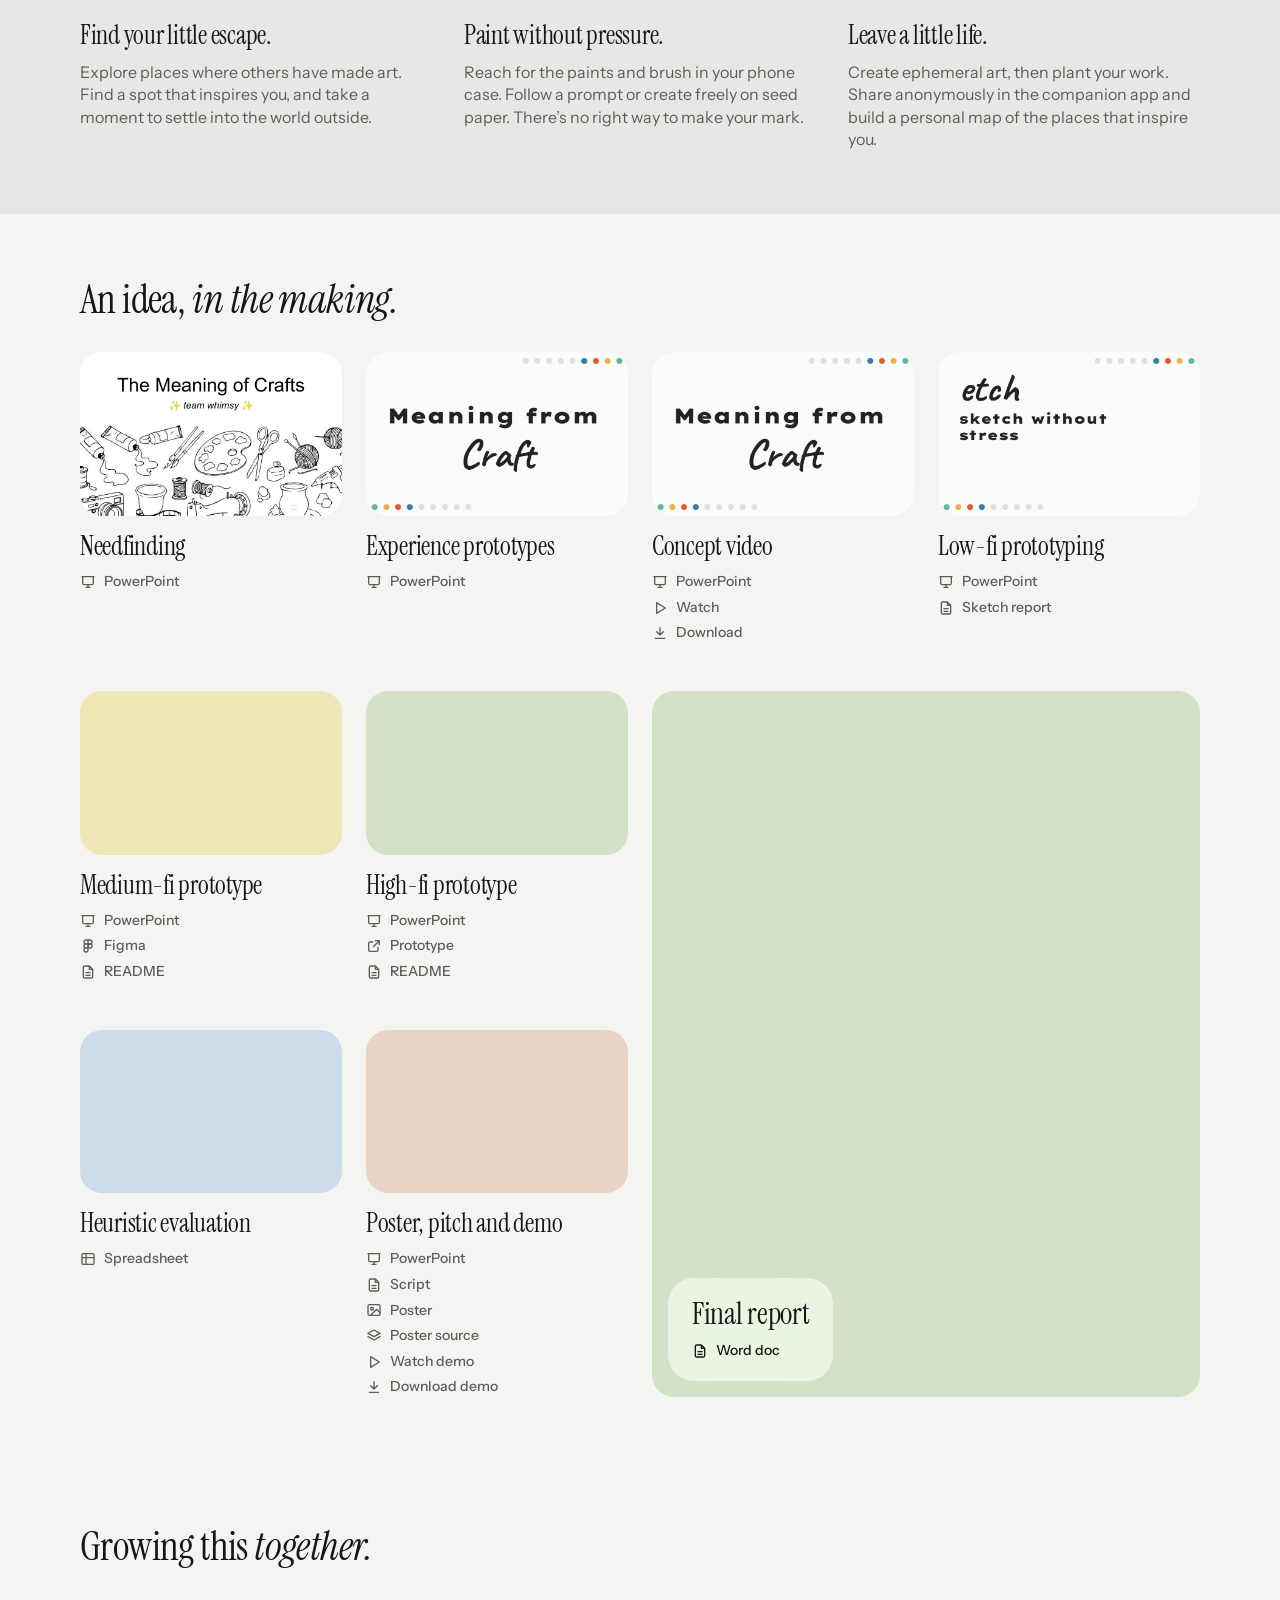
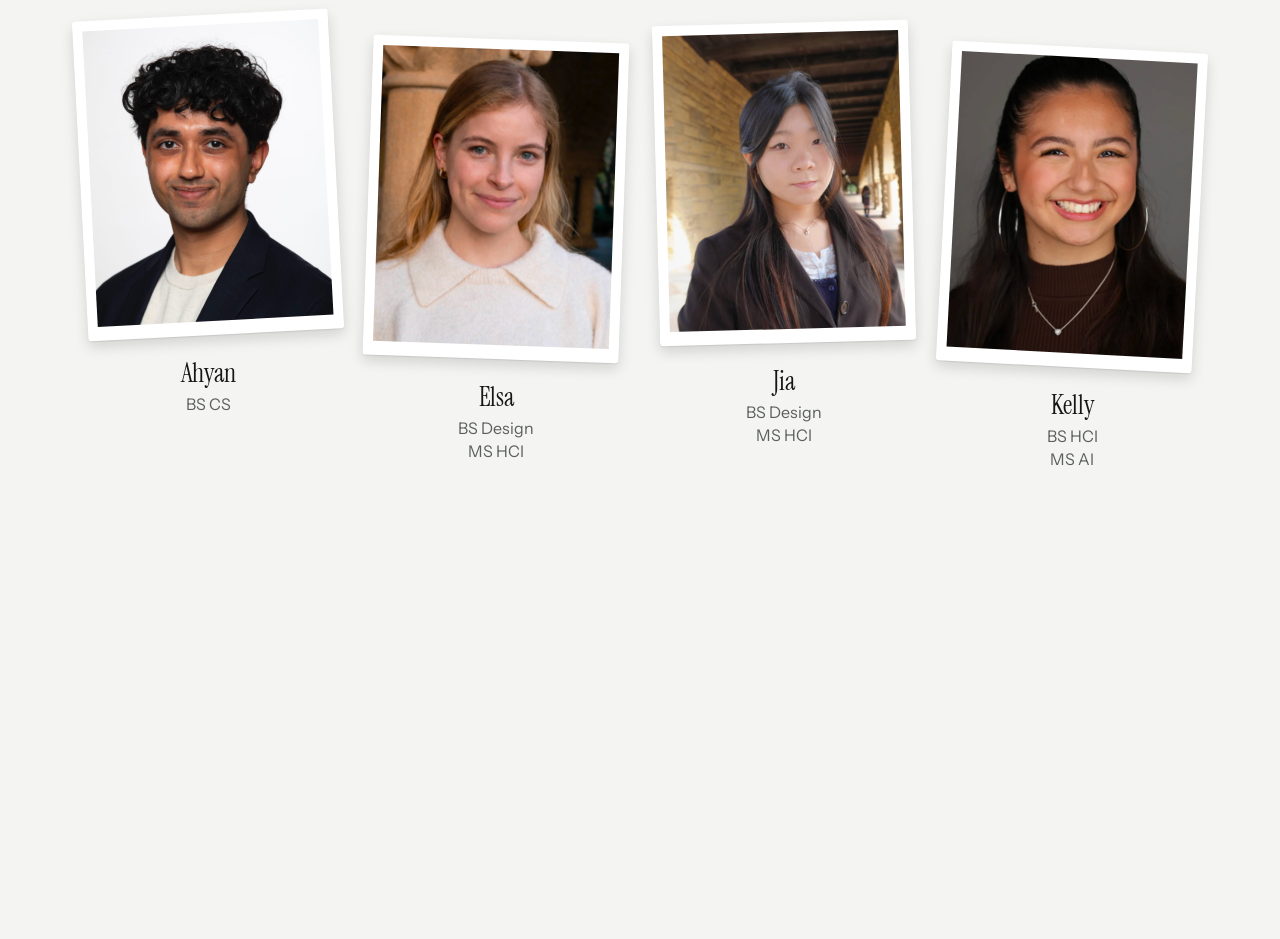
==== commit 6456a234: "Bring back the bento gallery with our assignment files The assignment-cards merge replaced the galle" ====
--- a/index.html
+++ b/index.html
@@ -11,8 +11,8 @@
   <link rel="preconnect" href="https://fonts.googleapis.com">
   <link rel="preconnect" href="https://fonts.gstatic.com" crossorigin>
   <link rel="stylesheet" href="https://fonts.googleapis.com/css2?family=Instrument+Sans:wght@400;500;600;700&family=Instrument+Serif:ital@0;1&display=swap">
-  <link rel="stylesheet" href="styles.css?v=gallery-hop">
-  <script src="script.js?v=gallery-hop" defer></script>
+  <link rel="stylesheet" href="styles.css?v=gallery-restore">
+  <script src="script.js?v=gallery-restore" defer></script>
 </head>
 <body>
   <a class="skip-link" href="#idea">Skip to content</a>
--- a/styles.css
+++ b/styles.css
@@ -5,7 +5,6 @@
 --tag-people:#e9d3c4;--tag-animals:#d3e2c6;--tag-light:#efe6b5;--tag-sound:#ccdcea;
 --glass:rgba(255,255,255,.58);--blur-glass:22px;
 --shadow-print:0 1px 1px rgba(0,0,0,.08),0 6px 14px rgba(0,0,0,.14);
---shadow-lift:0 2px 4px rgba(0,0,0,.08),0 18px 36px rgba(0,0,0,.18);
 --font-serif:"Instrument Serif","Iowan Old Style",Georgia,serif;--font-sans:"Instrument Sans",system-ui,-apple-system,"Segoe UI",sans-serif;
 --space-1:4px;--space-2:8px;--space-3:12px;--space-4:16px;--space-5:20px;--space-6:24px;--space-8:32px;--space-12:48px;--space-16:64px;
 --radius-md:16px;--radius-lg:22px;--radius-xl:26px;--radius-2xl:30px;--radius-pill:999px;
@@ -21,7 +20,6 @@
 --tag-people:#4a382d;--tag-animals:#2f4129;--tag-light:#47411f;--tag-sound:#24384a;
 --glass:rgba(28,31,28,.55);
 --shadow-print:0 1px 1px rgba(0,0,0,.3),0 6px 14px rgba(0,0,0,.45);
---shadow-lift:0 2px 4px rgba(0,0,0,.35),0 18px 36px rgba(0,0,0,.55);
 /* Body copy never sits directly on canvas in dark. */
 --band:var(--surface)}}
 
@@ -84,32 +82,15 @@
 .work-card:nth-child(4n+3){--tint:var(--tag-sound)}
 .work-card:nth-child(4n){--tint:var(--tag-people)}
 .work-cover img{display:block;width:100%;height:100%;object-fit:cover}
-/* Finished covers sit on the page like prints and lift when you point at them. The corner arrow says the cover opens the PDF. */
-a.work-cover{box-shadow:var(--shadow-print);transition:transform .4s var(--ease),box-shadow .4s var(--ease)}
-a.work-cover img{transition:transform .6s var(--ease)}
-a.work-cover:hover{transform:translateY(-4px);box-shadow:var(--shadow-lift)}
-a.work-cover:hover img{transform:scale(1.04)}
-.work-open{position:absolute;top:var(--space-3);right:var(--space-3);display:grid;place-items:center;width:40px;height:40px;border-radius:50%;background:var(--surface);color:var(--ink);box-shadow:var(--shadow-print);transition:background-color .3s var(--ease),color .3s var(--ease)}
-.work-open svg{width:18px;height:18px;fill:none;stroke:currentColor;stroke-width:2;stroke-linecap:round;stroke-linejoin:round;transition:transform .4s var(--ease)}
-a.work-cover:hover .work-open{background:var(--ink);color:var(--on-ink)}
-a.work-cover:hover .work-open svg{transform:translate(2px,-2px)}
-/* Work we haven't made yet stays flat on its tint. Pointing at it makes the letters hop, one after the next. */
-.work-soon{position:absolute;inset:0;display:flex;align-items:center;justify-content:center;white-space:pre;font:italic 400 26px/1 var(--font-serif);color:var(--ink-soft)}
-.work-soon span{display:inline-block}
-.work-card.is-pending:hover .work-soon span{animation:hop .6s var(--ease) both;animation-delay:calc(var(--i) * 35ms)}
-@keyframes hop{40%{transform:translateY(-9px) rotate(-6deg)}70%{transform:translateY(2px)}}
 .work-body{flex:1;display:flex;flex-direction:column}
 .work-body h3{margin:var(--space-4) 0 var(--space-3)}
-/* One row per file, right under the title. Ready files are ink with an underline; files still to come are muted. */
+/* One row per file, right under the title. */
 .work-files{display:flex;flex-direction:column;align-items:flex-start;gap:6px}
-.work-file{display:inline-flex;align-items:center;gap:var(--space-2);padding:0;border:0;background:none;font:500 14px/1.4 var(--font-sans);color:var(--ink);text-decoration:none;cursor:pointer}
-.work-file svg{flex:none;width:16px;height:16px;fill:none;stroke:currentColor;stroke-width:2;stroke-linecap:round;stroke-linejoin:round;transition:transform .3s var(--ease)}
-.work-file span{text-decoration:underline 1px color-mix(in srgb,currentColor 30%,transparent);text-underline-offset:4px;transition:text-decoration-color .3s var(--ease)}
-.work-file:hover span{text-decoration-color:currentColor}
-.work-file:hover svg{transform:translateX(2px)}
-.work-file.is-pending{color:var(--ink-muted);cursor:default}
-.work-file.is-pending span{text-decoration:none}
-.work-file.is-pending:hover svg{transform:none}
+.work-file{display:inline-flex;align-items:center;gap:var(--space-2);padding:0;border:0;background:none;font:500 14px/1.4 var(--font-sans);color:var(--ink-soft);text-decoration:none;cursor:pointer}
+.work-file svg{flex:none;width:16px;height:16px;fill:none;stroke:currentColor;stroke-width:2;stroke-linecap:round;stroke-linejoin:round}
+.work-file:hover span{color:var(--ink);text-decoration:underline}
+.work-file.is-pending{cursor:default}
+.work-file.is-pending:hover span{color:inherit;text-decoration:none}
 /* Two columns of cards on the left match the four-column row above; the featured piece fills the right half. */
 .work-bento{flex:0 0 100%;display:flex;gap:var(--work-gap)}
 .work-side{--work-columns:2;flex:1 1 0;min-width:0;display:flex;flex-wrap:wrap;gap:var(--space-12) var(--work-gap)}
@@ -118,6 +99,7 @@
 .work-featured .work-cover{flex:1;aspect-ratio:auto;min-height:320px}
 .work-featured .work-body{position:absolute;left:var(--space-4);bottom:var(--space-4);max-width:min(440px,calc(100% - 2 * var(--space-4)));padding:var(--space-5) var(--space-6);border-radius:var(--radius-xl);background:var(--glass);-webkit-backdrop-filter:blur(var(--blur-glass)) saturate(1.5);backdrop-filter:blur(var(--blur-glass)) saturate(1.5)}
 .work-featured .work-body h3{margin-top:0;font-size:30px;line-height:1.05}
+.work-featured .work-file{color:var(--ink)}
 
 /* Videos play in a sheet over the page. */
 .video-dialog{width:min(960px,calc(100% - 2 * var(--gutter)));max-width:none;padding:0;border:0;border-radius:var(--radius-2xl);background:var(--paper);color:var(--ink);overflow:hidden}
@@ -136,12 +118,7 @@
 .team-card:nth-child(2){--tilt:2deg;--tint:var(--tag-animals);margin-top:var(--space-6)}
 .team-card:nth-child(3){--tilt:-1.5deg;--tint:var(--tag-sound);margin-top:var(--space-2)}
 .team-card:nth-child(4){--tilt:3deg;--tint:var(--tag-people);margin-top:var(--space-8)}
-.portrait{position:relative;aspect-ratio:4/5;padding:10px 10px 14px;background:var(--photo-white);border-radius:3px;box-shadow:var(--shadow-print);transform:perspective(900px) translateY(var(--lift,0px)) rotate(var(--tilt,0deg)) rotateX(var(--rx,0deg)) rotateY(var(--ry,0deg)) scale(var(--grow,1));transition:transform .6s var(--ease),box-shadow .6s var(--ease)}
-/* Pointing at a print straightens it and lifts it toward you. It tips after the pointer, with a glint of light where the pointer is. */
-.portrait::after{content:'';position:absolute;inset:0;border-radius:inherit;background:radial-gradient(circle at var(--gx,50%) var(--gy,50%),rgba(255,255,255,.5),transparent 60%);mix-blend-mode:soft-light;opacity:0;pointer-events:none;transition:opacity .4s var(--ease)}
-@media(hover:hover){
-.team-card .portrait:hover{--tilt:0deg;--lift:-10px;--grow:1.04;box-shadow:var(--shadow-lift);transition:transform .2s ease-out,box-shadow .6s var(--ease)}
-.portrait:hover::after{opacity:1}}
+.portrait{position:relative;aspect-ratio:4/5;padding:10px 10px 14px;background:var(--photo-white);border-radius:3px;box-shadow:var(--shadow-print);transform:rotate(var(--tilt,0deg))}
 .portrait img{display:block;object-position:center 35%}
 .portrait svg{display:block;width:100%;height:100%;background:var(--tint);fill:none;stroke:var(--photo-ink);stroke-width:1.3}
 .portrait>span{position:absolute;left:0;right:0;bottom:26px;text-align:center;font:400 13px/1.35 var(--font-sans);color:var(--photo-ink)}
@@ -165,9 +142,7 @@
 .work{--work-columns:2}
 .work-bento{flex-direction:column;row-gap:var(--space-12)}
 .work-featured{flex:none}
-.work-featured .work-cover{flex:none;aspect-ratio:4/3;min-height:0}
-/* The glass title covers the lower part of the shorter featured cover, so its note centers in the space above it. */
-.work-featured .work-soon{bottom:40%}}
+.work-featured .work-cover{flex:none;aspect-ratio:4/3;min-height:0}}
 
 @media(max-width:640px){
 :root{--section-space:var(--space-12)}
@@ -189,8 +164,6 @@
 .work-side,.work-bento{row-gap:var(--space-8)}
 .work-body h3{font-size:20px}
 .work-file{font-size:13px}
-.work-open{top:var(--space-2);right:var(--space-2);width:32px;height:32px}
-.work-open svg{width:15px;height:15px}
 .work-featured .work-body{left:var(--space-3);right:var(--space-3);bottom:var(--space-3);max-width:none;padding:var(--space-4) var(--space-5)}
 .work-featured .work-body h3{font-size:26px}
 .team-grid{gap:var(--space-8) var(--space-5)}
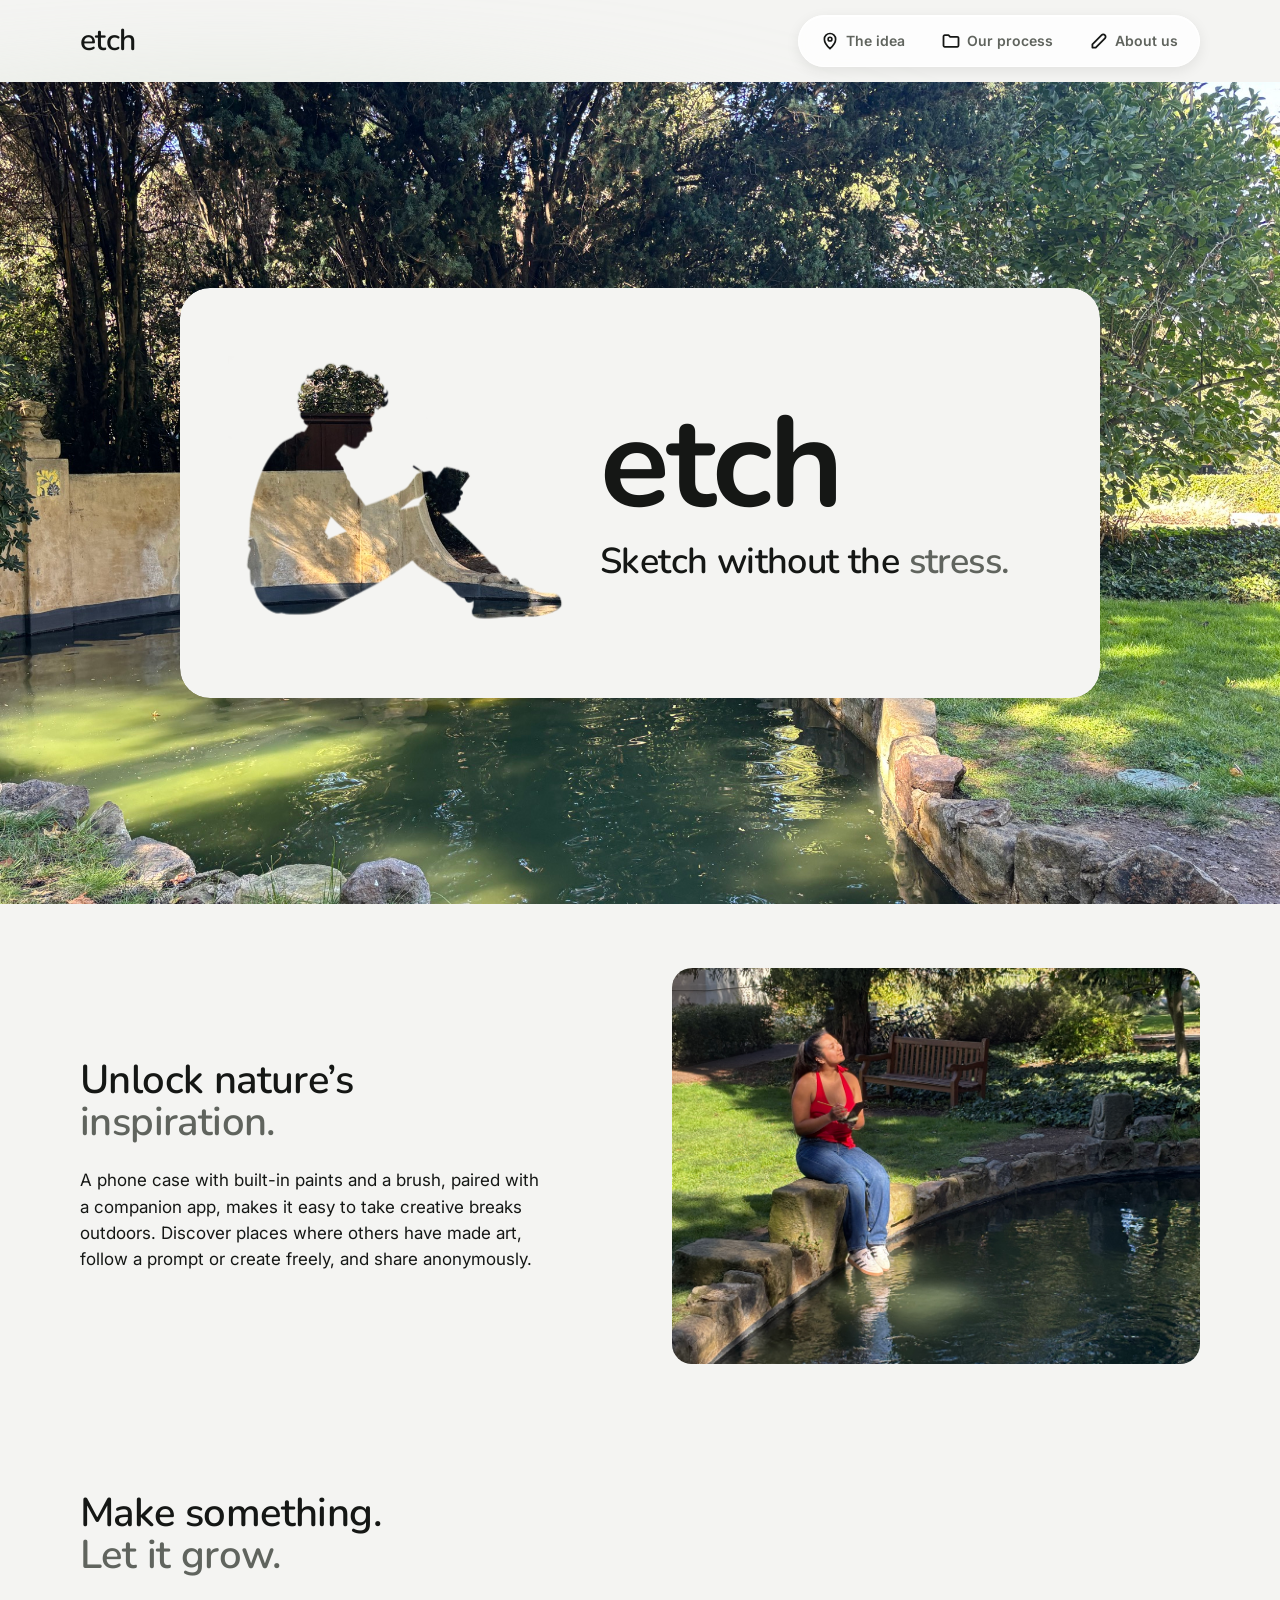
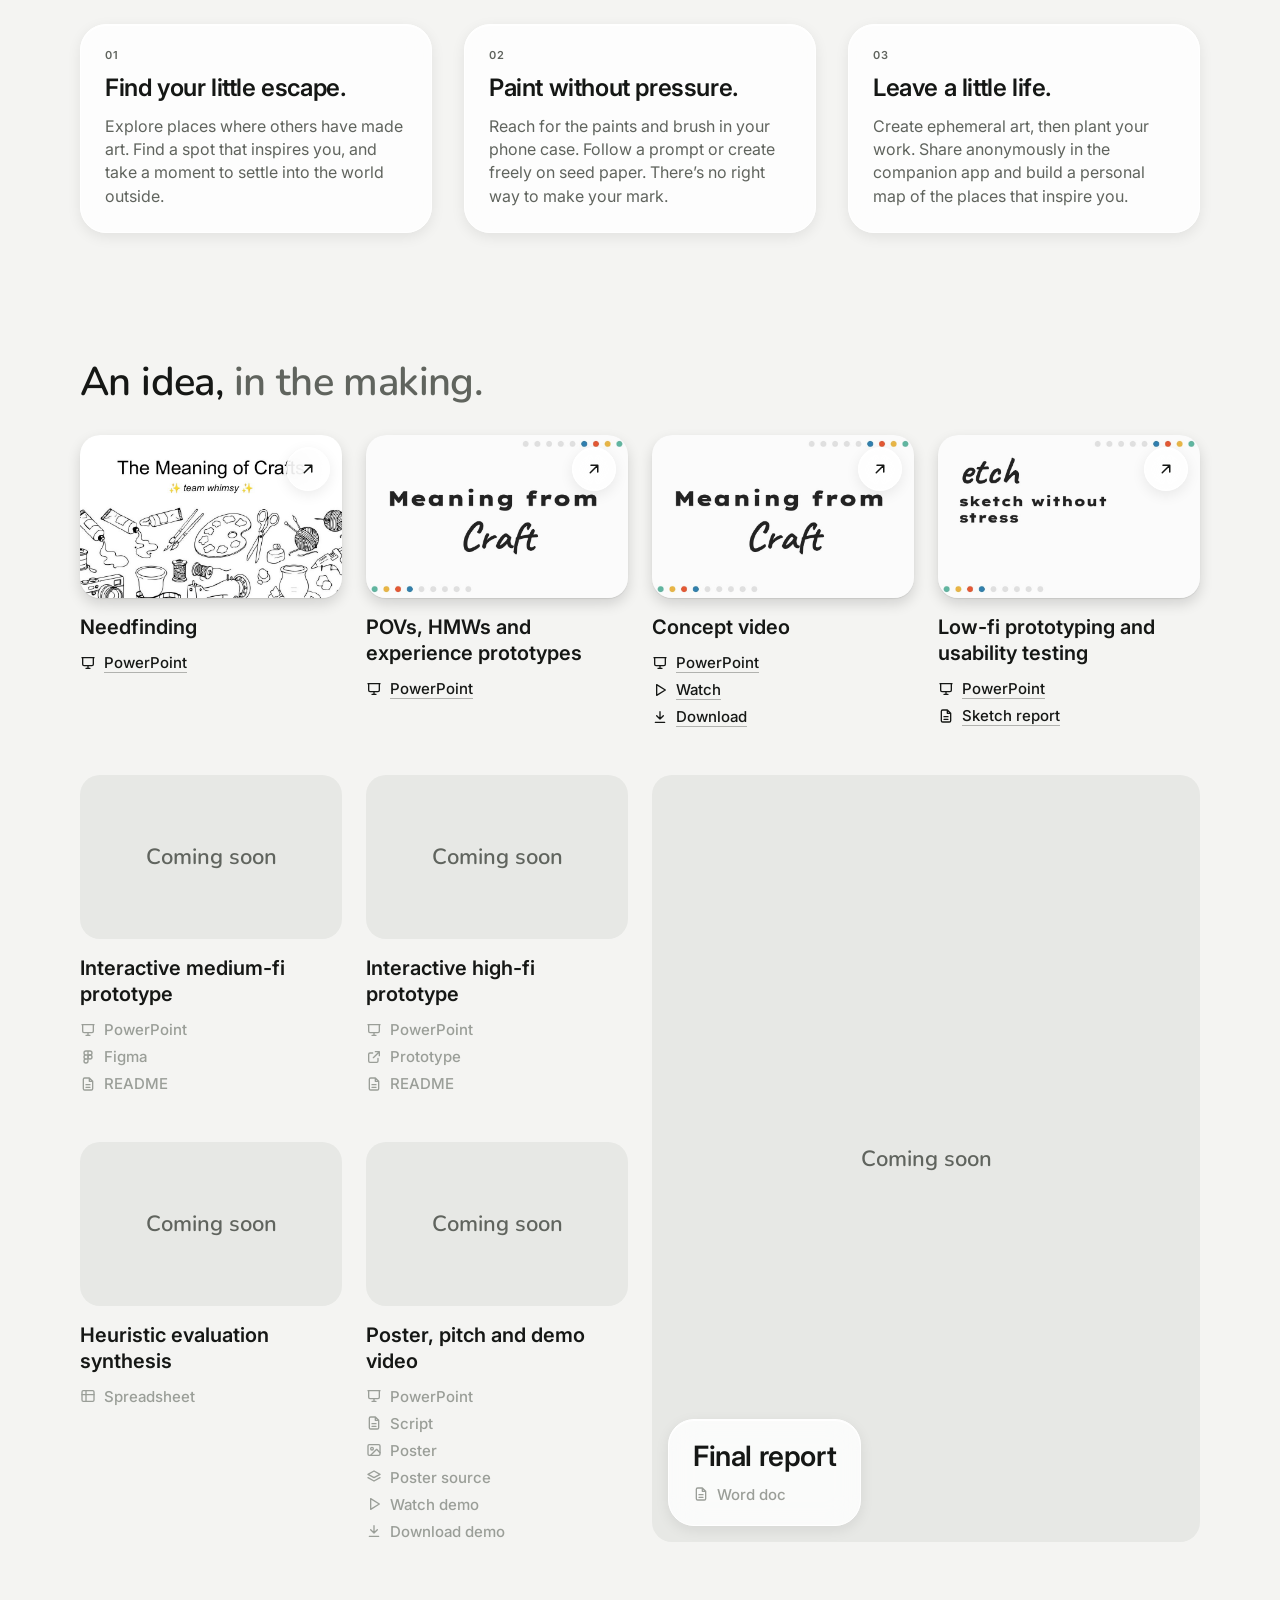
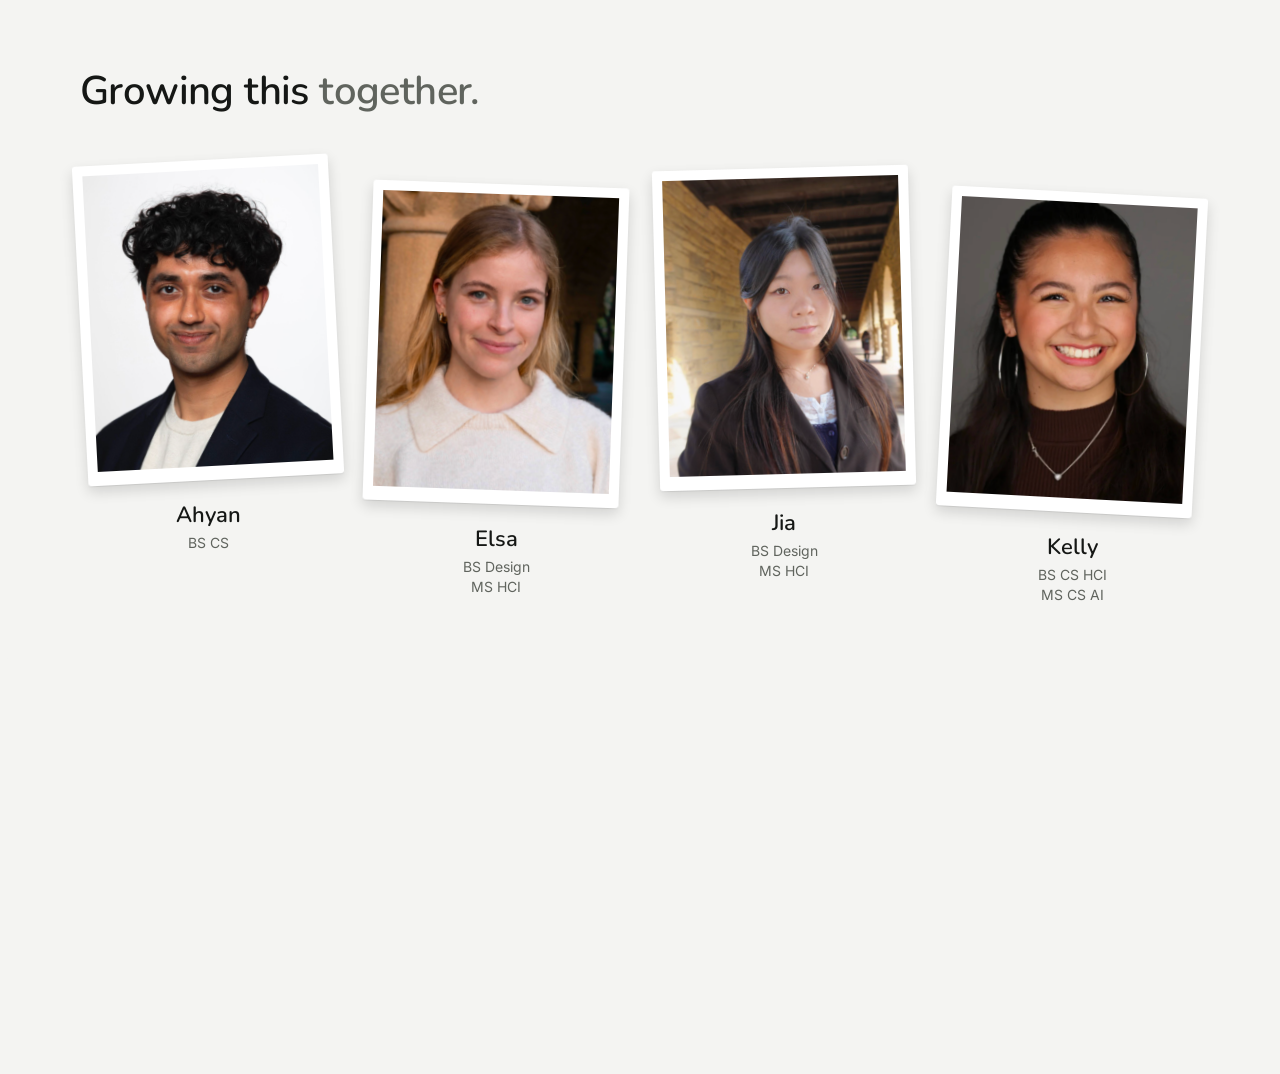
==== commit db97f617: "Restyle the site with the Etch design system v2 Use the type, colors, and glass from the Figma desig" ====
--- a/index.html
+++ b/index.html
@@ -10,15 +10,15 @@
   <title>Etch · CS 147</title>
   <link rel="preconnect" href="https://fonts.googleapis.com">
   <link rel="preconnect" href="https://fonts.gstatic.com" crossorigin>
-  <link rel="stylesheet" href="https://fonts.googleapis.com/css2?family=Instrument+Sans:wght@400;500;600;700&family=Instrument+Serif:ital@0;1&display=swap">
-  <link rel="stylesheet" href="styles.css?v=gallery-restore">
-  <script src="script.js?v=gallery-restore" defer></script>
+  <link rel="stylesheet" href="https://fonts.googleapis.com/css2?family=Inter:wght@400;500;600;700&family=Nunito:wght@600;700&display=swap">
+  <link rel="stylesheet" href="styles.css?v=design-v3e">
+  <script src="script.js?v=design-v3e" defer></script>
 </head>
 <body>
   <a class="skip-link" href="#idea">Skip to content</a>
   <header class="site-header">
     <a class="brand" href="#home" aria-label="Etch, home"><span>etch</span></a>
-    <nav aria-label="Main navigation"><a href="#idea">The idea</a><a href="#project">Our process</a><a href="#team">About us</a></nav>
+    <nav class="tab-bar glass" aria-label="Main navigation"><a href="#idea"><img class="icon-ink" src="assets/icons/pin.svg" alt="" width="20" height="20"><img class="icon-paper" src="assets/icons/pin-light.svg" alt="" width="20" height="20">The idea</a><a href="#project"><img class="icon-ink" src="assets/icons/folder.svg" alt="" width="20" height="20"><img class="icon-paper" src="assets/icons/folder-light.svg" alt="" width="20" height="20">Our process</a><a href="#team"><img class="icon-ink" src="assets/icons/pen.svg" alt="" width="20" height="20"><img class="icon-paper" src="assets/icons/pen-light.svg" alt="" width="20" height="20">About us</a></nav>
   </header>
   <main>
     <section id="home" class="hero" aria-labelledby="hero-title">
@@ -42,12 +42,12 @@
         </div>
       </div>
     </section>
-    <section class="concept section-wrap" aria-labelledby="concept-title"><div class="concept-heading"><h2 id="concept-title">Make something.<br><em>Let it grow.</em></h2></div><div class="steps"><article><h3>Find your little escape.</h3><p>Explore places where others have made art. Find a spot that inspires you, and take a moment to settle into the world outside.</p></article><article><h3>Paint without pressure.</h3><p>Reach for the paints and brush in your phone case. Follow a prompt or create freely on seed paper. There’s no right way to make your mark.</p></article><article><h3>Leave a little life.</h3><p>Create ephemeral art, then plant your work. Share anonymously in the companion app and build a personal map of the places that inspire you.</p></article></div></section>
+    <section class="concept section-wrap" aria-labelledby="concept-title"><div class="concept-heading"><h2 id="concept-title">Make something.<br><em>Let it grow.</em></h2></div><div class="steps"><article><span class="eyebrow">01</span><h3>Find your little escape.</h3><p>Explore places where others have made art. Find a spot that inspires you, and take a moment to settle into the world outside.</p></article><article><span class="eyebrow">02</span><h3>Paint without pressure.</h3><p>Reach for the paints and brush in your phone case. Follow a prompt or create freely on seed paper. There’s no right way to make your mark.</p></article><article><span class="eyebrow">03</span><h3>Leave a little life.</h3><p>Create ephemeral art, then plant your work. Share anonymously in the companion app and build a personal map of the places that inspire you.</p></article></div></section>
     <section class="project section-wrap" id="project" aria-labelledby="project-title"><div class="project-heading"><h2 id="project-title">An idea, <em>in the making.</em></h2></div><div class="work" id="work-grid"></div></section>
     <section class="team section-wrap" id="team" aria-labelledby="team-title"><div class="team-heading"><div><h2 id="team-title">Growing this <em>together.</em></h2></div></div><div class="team-grid" id="team-grid"></div></section>
   </main>
   <dialog class="video-dialog" id="video-dialog" aria-label="Video">
-    <form method="dialog"><button class="video-close">Close</button></form>
+    <form method="dialog"><button class="video-close glass" aria-label="Close"><picture><source srcset="assets/icons/close-light.svg" media="(prefers-color-scheme: dark)"><img src="assets/icons/close.svg" alt="" width="20" height="20"></picture></button></form>
     <div class="video-frame"><iframe title="Video" allow="autoplay; fullscreen; picture-in-picture" allowfullscreen></iframe></div>
   </dialog>
   <footer class="garden-footer" aria-label="Garden photograph"><img src="assets/garden.jpg" alt="Sunlight across the garden pond" loading="lazy"></footer>
--- a/styles.css
+++ b/styles.css
@@ -1,49 +1,73 @@
-/* Etch design system tokens. Values come from the Etch design system (tokens.json). */
+/* Etch design system tokens. Values come from Etch · Design system v2 in the Etch Website Figma file. */
 :root{
---paper:#f4f4f2;--surface:#fff;--canvas:#e7e8e5;--ink:#151715;--on-ink:var(--paper);--ink-soft:#5b5f5a;--ink-muted:#9a9e98;--line:#e1e2de;
---photo-white:#fff;--photo-ink:#151715;--focus:#2f6fb0;
---tag-people:#e9d3c4;--tag-animals:#d3e2c6;--tag-light:#efe6b5;--tag-sound:#ccdcea;
---glass:rgba(255,255,255,.58);--blur-glass:22px;
+--paper:#f4f4f2;--surface:#fff;--canvas:#e7e8e5;--ink:#151715;--on-ink:var(--paper);--ink-soft:#60645e;--ink-muted:#9a9e98;--line:#e1e2de;
+--photo-white:#fff;--photo-ink:#151715;--focus:#0a84ff;
+/* Glass/Light: a white 80% fill, a white edge with a bright top line, and a soft drop. Controls over photos and slides keep it in dark mode too. */
+--glass-light:rgba(255,255,255,.8);--glass-light-edge:#fff;--glass-light-shine:inset 0 1px 0 rgba(255,255,255,.9);
+--glass:var(--glass-light);--glass-edge:var(--glass-light-edge);--glass-shine:var(--glass-light-shine);--blur-glass:15px;
+--shadow-glass:0 4px 14px rgba(0,0,0,.08);
 --shadow-print:0 1px 1px rgba(0,0,0,.08),0 6px 14px rgba(0,0,0,.14);
---font-serif:"Instrument Serif","Iowan Old Style",Georgia,serif;--font-sans:"Instrument Sans",system-ui,-apple-system,"Segoe UI",sans-serif;
+--shadow-lift:0 2px 4px rgba(0,0,0,.08),0 18px 36px rgba(0,0,0,.18);
+/* Titles use SF Pro Rounded and everything else SF Pro. Nunito and Inter stand in where Apple fonts are missing. */
+--font-rounded:ui-rounded,"SF Pro Rounded","Nunito",system-ui,sans-serif;--font-sans:-apple-system,BlinkMacSystemFont,"Inter",system-ui,"Segoe UI",sans-serif;
 --space-1:4px;--space-2:8px;--space-3:12px;--space-4:16px;--space-5:20px;--space-6:24px;--space-8:32px;--space-12:48px;--space-16:64px;
---radius-md:16px;--radius-lg:22px;--radius-xl:26px;--radius-2xl:30px;--radius-pill:999px;
+--radius-md:14px;--radius-lg:20px;--radius-xl:26px;--radius-2xl:30px;--radius-pill:999px;
 --ease:cubic-bezier(.2,.8,.2,1);
 --gutter:max(16px,env(safe-area-inset-left),env(safe-area-inset-right));
 --content-inset:max(var(--gutter),calc((100% - 1120px) / 2));
 --section-space:var(--space-16);
---band:var(--canvas);
+/* The header is as tall as the tab bar plus the space above and below it. */
+--bar-top:var(--space-4);--header-height:calc(50px + 2 * var(--bar-top));
+/* Background · Ambient: soft sage, blue and sand blobs behind the page. */
+--ambient:url('assets/ambient.svg');
 --footer-reveal-height:clamp(260px,45vh,520px);
 color-scheme:light dark}
 @media(prefers-color-scheme:dark){:root{
---paper:#121412;--surface:#1c1f1c;--canvas:#0b0c0b;--ink:#eeefeb;--ink-soft:#b3b7b0;--ink-muted:#6f746d;--line:#2a2e2a;--focus:#8db8e8;
---tag-people:#4a382d;--tag-animals:#2f4129;--tag-light:#47411f;--tag-sound:#24384a;
---glass:rgba(28,31,28,.55);
+--paper:#121412;--surface:#1c1f1c;--canvas:#0b0c0b;--ink:#eeefeb;--ink-soft:#b3b7b0;--ink-muted:#6f746d;--line:#2a2e2a;
+/* Glass/Dark: a 60% fill with a faint white edge. */
+--glass:rgba(31,31,33,.6);--glass-edge:rgba(255,255,255,.12);--glass-shine:inset 0 1px 0 rgba(255,255,255,.18);--blur-glass:10px;
+--shadow-glass:0 4px 14px rgba(0,0,0,.3);
 --shadow-print:0 1px 1px rgba(0,0,0,.3),0 6px 14px rgba(0,0,0,.45);
-/* Body copy never sits directly on canvas in dark. */
---band:var(--surface)}}
+--shadow-lift:0 2px 4px rgba(0,0,0,.35),0 18px 36px rgba(0,0,0,.55);
+/* The blobs are pale, so dark mode stays on plain paper. */
+--ambient:none}}
 
 *{box-sizing:border-box}
-html{scroll-behavior:smooth;scroll-padding-top:88px;-webkit-text-size-adjust:100%}
-body{margin:0;background:var(--paper);color:var(--ink);font:400 16px/1.4 var(--font-sans);-webkit-font-smoothing:antialiased}
+html{scroll-behavior:smooth;scroll-padding-top:var(--header-height);-webkit-text-size-adjust:100%}
+body{margin:0;background:var(--paper);color:var(--ink);font:400 16px/1.45 var(--font-sans);-webkit-font-smoothing:antialiased}
 a{color:inherit}
 h1,h2,h3,p,figure{margin:0}
-/* Serif is always weight 400; never bold it. */
-h1,h2,h3{font-family:var(--font-serif);font-weight:400}
-h2{font-size:40px;line-height:1.05;letter-spacing:-.015em}
-h3{font-size:26px;line-height:1.08;letter-spacing:-.01em}
+h1,h2{font-family:var(--font-rounded);font-weight:600}
+/* Title/Screen. The second line of a heading is the quieter secondary ink, not a second typeface. */
+h2{font-size:40px;line-height:1.05;letter-spacing:-.6px}
+h1 em,h2 em{font-style:normal;color:var(--ink-soft)}
+/* Title/Sheet */
+h3{font:600 24px/1.2 var(--font-sans);letter-spacing:-.4px}
 p+p{margin-top:var(--space-3)}
 :where(a,summary,button):focus-visible{outline:3px solid var(--focus);outline-offset:2px}
-.skip-link{position:fixed;left:var(--gutter);top:-100px;z-index:30;padding:var(--space-3) 22px;border-radius:var(--radius-pill);background:var(--ink);color:var(--on-ink);font:600 16px/1.2 var(--font-sans);text-decoration:none}
+/* Label/Eyebrow */
+.eyebrow{display:block;font:600 11px/1.2 var(--font-sans);letter-spacing:.6px;text-transform:uppercase;color:var(--ink-soft)}
+.glass,.steps article{background:var(--glass);border:1px solid var(--glass-edge);box-shadow:var(--glass-shine),var(--shadow-glass);-webkit-backdrop-filter:blur(var(--blur-glass));backdrop-filter:blur(var(--blur-glass))}
+/* Button/Primary */
+.skip-link{position:fixed;left:var(--gutter);top:-100px;z-index:30;display:flex;align-items:center;min-height:52px;padding:0 var(--space-6);border-radius:var(--radius-xl);background:var(--ink);color:var(--on-ink);font:600 16px/22px var(--font-sans);text-decoration:none}
 .skip-link:focus{top:var(--space-4)}
 
-/* Site nav: lowercase italic wordmark beside a pill of links. Stays visible while scrolling. */
-.site-header{position:sticky;top:0;z-index:20;display:flex;align-items:center;justify-content:space-between;gap:var(--space-4);padding:var(--space-4) var(--content-inset);background:var(--paper)}
-.brand{font:italic 400 36px/1 var(--font-serif);letter-spacing:-.01em;color:var(--ink);text-decoration:none;border-radius:var(--radius-md)}
-nav{display:flex;gap:var(--space-1);padding:5px;border:1px solid var(--line);border-radius:var(--radius-pill);background:var(--surface)}
-nav a{padding:9px var(--space-4);border-radius:var(--radius-pill);font:600 14px/1.2 var(--font-sans);color:var(--ink-soft);text-decoration:none;white-space:nowrap;transition:background-color .3s var(--ease),color .3s var(--ease)}
-nav a:hover{color:var(--ink)}
-nav a[aria-current]{background:var(--ink);color:var(--on-ink)}
+/* The wordmark sits at the top; the page and header share one fixed ambient background so they read as one surface. */
+.site-header,main{background:var(--paper) var(--ambient) center/100% 100% fixed}
+/* The header sticks to the top of the window. Its fixed ambient background lines up with the page below it. */
+.site-header{position:sticky;top:0;z-index:20;display:flex;align-items:center;justify-content:space-between;gap:var(--space-4);min-height:var(--header-height);padding:0 var(--content-inset)}
+.brand{font:600 30px/1 var(--font-rounded);letter-spacing:-.6px;color:var(--ink);text-decoration:none;border-radius:var(--radius-md)}
+/* Tab bar: a glass pill at the right of the header, with the ink pill on the section you are in. */
+.tab-bar{display:flex;gap:var(--space-1);padding:5px;border-radius:var(--radius-pill)}
+.tab-bar a{display:flex;align-items:center;gap:6px;padding:10px var(--space-4);border-radius:var(--radius-pill);font:600 14px/20px var(--font-sans);color:var(--ink-soft);text-decoration:none;white-space:nowrap;transition:background-color .3s var(--ease),color .3s var(--ease)}
+.tab-bar a:hover{color:var(--ink)}
+.tab-bar a[aria-current]{background:var(--ink);color:var(--on-ink)}
+/* Each tab carries an ink icon and a paper icon; it shows the one that contrasts with its own fill. */
+.tab-bar img{display:none}
+.tab-bar a:not([aria-current]) .icon-ink,.tab-bar a[aria-current] .icon-paper{display:block}
+@media(prefers-color-scheme:dark){
+.tab-bar a:not([aria-current]) .icon-ink,.tab-bar a[aria-current] .icon-paper{display:none}
+.tab-bar a:not([aria-current]) .icon-paper,.tab-bar a[aria-current] .icon-ink{display:block}}
 
 /* Full-bleed garden photo behind a rounded paper sheet; the artist is cut out of the sheet. */
 .hero{position:relative;isolation:isolate;display:flex;align-items:center;justify-content:center;min-height:620px;height:calc(100svh - 78px);max-height:900px;padding:var(--space-12) var(--gutter)}
@@ -55,21 +79,22 @@
 .hero-main{display:grid;grid-template-columns:42% 58%;align-items:center;gap:10px}
 .drawing-cutout{display:block;width:100%;height:auto;aspect-ratio:1;object-fit:contain;opacity:0;pointer-events:none}
 .hero-heading{padding-left:var(--space-4)}
-h1{font:italic 400 clamp(72px,10vw,128px)/.9 var(--font-serif);letter-spacing:-.01em}
-.hero-subtitle{display:block;margin-top:var(--space-5);font:normal 400 40px/1.05 var(--font-serif);letter-spacing:-.015em}
-.hero-subtitle em{font-style:italic}
+/* Display/Clock */
+h1{font-weight:700;font-size:clamp(72px,10vw,128px);line-height:.95;letter-spacing:-.02em}
+.hero-subtitle{display:block;margin-top:var(--space-4);font:600 36px/1.1 var(--font-rounded);letter-spacing:-.6px}
 
 .section-wrap{padding:var(--section-space) var(--content-inset)}
 
 /* Introduction: reading text beside a rounded photo. */
 .idea-grid{display:grid;grid-template-columns:1fr 1fr;gap:var(--space-16);align-items:center}
 .idea h2{margin-bottom:var(--space-6)}
-.idea p{max-width:460px;font-size:18px;line-height:1.5}
+.idea p{max-width:460px;font-size:17px;line-height:1.55}
 .idea-photo{display:block;width:100%;aspect-ratio:4/3;object-fit:cover;border-radius:var(--radius-lg)}
 
-/* Concept: a full-bleed band with three steps. */
-.concept{background:var(--band)}
+/* Concept: three numbered steps, each on a glass card. */
 .steps{display:grid;grid-template-columns:repeat(3,1fr);gap:var(--space-8);margin-top:var(--space-12)}
+.steps article{padding:var(--space-6);border-radius:var(--radius-xl)}
+.steps .eyebrow{margin-bottom:var(--space-3)}
 .steps h3{margin-bottom:var(--space-3)}
 .steps p{color:var(--ink-soft)}
 
@@ -77,36 +102,57 @@
 .project-heading{margin-bottom:var(--space-8)}
 .work{--work-gap:var(--space-6);--work-columns:4;display:flex;flex-wrap:wrap;gap:var(--space-12) var(--work-gap)}
 .work-card{flex:0 0 calc((100% - (var(--work-columns) - 1) * var(--work-gap)) / var(--work-columns));min-width:0;display:flex;flex-direction:column}
-.work-cover{display:block;position:relative;aspect-ratio:16/10;overflow:hidden;border-radius:var(--radius-lg);background:var(--tint,var(--tag-light))}
-.work-card:nth-child(4n+2){--tint:var(--tag-animals)}
-.work-card:nth-child(4n+3){--tint:var(--tag-sound)}
-.work-card:nth-child(4n){--tint:var(--tag-people)}
+/* Work we haven't made yet waits on plain gray, so the finished covers are the color on the page. */
+.work-cover{display:block;position:relative;aspect-ratio:16/10;overflow:hidden;border-radius:var(--radius-lg);background:var(--canvas)}
 .work-cover img{display:block;width:100%;height:100%;object-fit:cover}
+/* Finished covers sit on the page like prints and lift when you point at them. The glass corner button says the cover opens the PDF. */
+a.work-cover{box-shadow:var(--shadow-print);transition:transform .4s var(--ease),box-shadow .4s var(--ease)}
+a.work-cover img{transition:transform .6s var(--ease)}
+a.work-cover:hover{transform:translateY(-4px);box-shadow:var(--shadow-lift)}
+a.work-cover:hover img{transform:scale(1.04)}
+.work-open{--glass:var(--glass-light);--glass-edge:var(--glass-light-edge);--glass-shine:var(--glass-light-shine);--blur-glass:15px;position:absolute;top:var(--space-3);right:var(--space-3);display:grid;place-items:center;width:44px;height:44px;border-radius:50%;color:var(--photo-ink);transition:color .3s var(--ease)}
+/* The hover fill is a solid ink disc that fades in over the whole button, edge included, so no light ring shows while it fades. */
+.work-open::before{content:'';position:absolute;inset:-1px;border-radius:50%;background:var(--photo-ink);opacity:0;transition:opacity .3s var(--ease)}
+a.work-cover:hover .work-open::before{opacity:1}
+.work-open svg{position:relative;width:18px;height:18px;fill:none;stroke:currentColor;stroke-width:2;stroke-linecap:round;stroke-linejoin:round;transition:transform .4s var(--ease)}
+a.work-cover:hover .work-open{color:var(--photo-white)}
+a.work-cover:hover .work-open svg{transform:translate(2px,-2px)}
+/* Pointing at a piece we haven't made yet makes the letters hop, one after the next. */
+.work-soon{position:absolute;inset:0;display:flex;align-items:center;justify-content:center;white-space:pre;font:600 22px/1 var(--font-rounded);color:var(--ink-soft)}
+.work-soon span{display:inline-block}
+.work-card.is-pending:hover .work-soon span{animation:hop .6s var(--ease) both;animation-delay:calc(var(--i) * 35ms)}
+@keyframes hop{40%{transform:translateY(-9px) rotate(-6deg)}70%{transform:translateY(2px)}}
 .work-body{flex:1;display:flex;flex-direction:column}
-.work-body h3{margin:var(--space-4) 0 var(--space-3)}
-/* One row per file, right under the title. */
+/* Body XL/Semibold */
+.work-body h3{margin:var(--space-4) 0 var(--space-3);font-size:20px;line-height:1.3;letter-spacing:0}
+/* One row per file, right under the title. Ready files are ink with an underline; files still to come are muted. */
 .work-files{display:flex;flex-direction:column;align-items:flex-start;gap:6px}
-.work-file{display:inline-flex;align-items:center;gap:var(--space-2);padding:0;border:0;background:none;font:500 14px/1.4 var(--font-sans);color:var(--ink-soft);text-decoration:none;cursor:pointer}
-.work-file svg{flex:none;width:16px;height:16px;fill:none;stroke:currentColor;stroke-width:2;stroke-linecap:round;stroke-linejoin:round}
-.work-file:hover span{color:var(--ink);text-decoration:underline}
-.work-file.is-pending{cursor:default}
-.work-file.is-pending:hover span{color:inherit;text-decoration:none}
+.work-file{display:inline-flex;align-items:center;gap:var(--space-2);padding:0;border:0;background:none;font:500 15px/21px var(--font-sans);color:var(--ink);text-decoration:none;cursor:pointer}
+.work-file svg{flex:none;width:16px;height:16px;fill:none;stroke:currentColor;stroke-width:2;stroke-linecap:round;stroke-linejoin:round;transition:transform .3s var(--ease)}
+.work-file span{text-decoration:underline 1px color-mix(in srgb,currentColor 30%,transparent);text-underline-offset:4px;transition:text-decoration-color .3s var(--ease)}
+.work-file:hover span{text-decoration-color:currentColor}
+.work-file:hover svg{transform:translateX(2px)}
+.work-file.is-pending{color:var(--ink-muted);cursor:default}
+.work-file.is-pending span{text-decoration:none}
+.work-file.is-pending:hover svg{transform:none}
 /* Two columns of cards on the left match the four-column row above; the featured piece fills the right half. */
 .work-bento{flex:0 0 100%;display:flex;gap:var(--work-gap)}
 .work-side{--work-columns:2;flex:1 1 0;min-width:0;display:flex;flex-wrap:wrap;gap:var(--space-12) var(--work-gap)}
-/* The featured piece: its title on glass over a cover as tall as the cards beside it. */
+/* The featured piece: its title on a glass card over a cover as tall as the cards beside it. */
 .work-featured{flex:1 1 0;position:relative}
 .work-featured .work-cover{flex:1;aspect-ratio:auto;min-height:320px}
-.work-featured .work-body{position:absolute;left:var(--space-4);bottom:var(--space-4);max-width:min(440px,calc(100% - 2 * var(--space-4)));padding:var(--space-5) var(--space-6);border-radius:var(--radius-xl);background:var(--glass);-webkit-backdrop-filter:blur(var(--blur-glass)) saturate(1.5);backdrop-filter:blur(var(--blur-glass)) saturate(1.5)}
-.work-featured .work-body h3{margin-top:0;font-size:30px;line-height:1.05}
-.work-featured .work-file{color:var(--ink)}
+.work-featured .work-body{position:absolute;left:var(--space-4);bottom:var(--space-4);max-width:min(440px,calc(100% - 2 * var(--space-4)));padding:var(--space-5) var(--space-6);border-radius:var(--radius-xl)}
+/* Title/Page */
+.work-featured .work-body h3{margin-top:0;font-size:28px;line-height:1.15;letter-spacing:-.4px}
 
 /* Videos play in a sheet over the page. */
 .video-dialog{width:min(960px,calc(100% - 2 * var(--gutter)));max-width:none;padding:0;border:0;border-radius:var(--radius-2xl);background:var(--paper);color:var(--ink);overflow:hidden}
 .video-dialog[open]{animation:sheet-rise .3s var(--ease)}
 .video-dialog::backdrop{background:rgba(21,23,21,.6)}
 .video-dialog form{display:flex;justify-content:flex-end;padding:var(--space-3)}
-.video-close{min-height:40px;padding:var(--space-2) var(--space-4);border:1px solid var(--line);border-radius:var(--radius-pill);background:var(--surface);color:var(--ink);font:600 15px/1.2 var(--font-sans);cursor:pointer}
+/* Glass button, circle: icon-only actions such as close. */
+.video-close{display:grid;place-items:center;width:44px;height:44px;padding:0;border-radius:50%;cursor:pointer}
+.video-close img{display:block}
 .video-frame{aspect-ratio:16/9;background:#000}
 .video-frame iframe{display:block;width:100%;height:100%;border:0}
 @keyframes sheet-rise{from{opacity:0;transform:translateY(40px)}}
@@ -114,16 +160,22 @@
 /* Team portraits are polaroids: white prints with small tilts, never a tidy grid. */
 .team-heading{margin-bottom:var(--space-12)}
 .team-grid{display:grid;grid-template-columns:repeat(4,1fr);gap:var(--space-8)}
-.team-card:nth-child(1){--tilt:-3deg;--tint:var(--tag-light)}
-.team-card:nth-child(2){--tilt:2deg;--tint:var(--tag-animals);margin-top:var(--space-6)}
-.team-card:nth-child(3){--tilt:-1.5deg;--tint:var(--tag-sound);margin-top:var(--space-2)}
-.team-card:nth-child(4){--tilt:3deg;--tint:var(--tag-people);margin-top:var(--space-8)}
-.portrait{position:relative;aspect-ratio:4/5;padding:10px 10px 14px;background:var(--photo-white);border-radius:3px;box-shadow:var(--shadow-print);transform:rotate(var(--tilt,0deg))}
+.team-card:nth-child(1){--tilt:-3deg}
+.team-card:nth-child(2){--tilt:2deg;margin-top:var(--space-6)}
+.team-card:nth-child(3){--tilt:-1.5deg;margin-top:var(--space-2)}
+.team-card:nth-child(4){--tilt:3deg;margin-top:var(--space-8)}
+.portrait{position:relative;aspect-ratio:4/5;padding:10px 10px 14px;background:var(--photo-white);border-radius:3px;box-shadow:var(--shadow-print);transform:perspective(900px) translateY(var(--lift,0px)) rotate(var(--tilt,0deg)) rotateX(var(--rx,0deg)) rotateY(var(--ry,0deg)) scale(var(--grow,1));transition:transform .6s var(--ease),box-shadow .6s var(--ease)}
+/* Pointing at a print straightens it and lifts it toward you. It tips after the pointer, with a glint of light where the pointer is. */
+.portrait::after{content:'';position:absolute;inset:0;border-radius:inherit;background:radial-gradient(circle at var(--gx,50%) var(--gy,50%),rgba(255,255,255,.5),transparent 60%);mix-blend-mode:soft-light;opacity:0;pointer-events:none;transition:opacity .4s var(--ease)}
+@media(hover:hover){
+.team-card .portrait:hover{--tilt:0deg;--lift:-10px;--grow:1.04;box-shadow:var(--shadow-lift);transition:transform .2s ease-out,box-shadow .6s var(--ease)}
+.portrait:hover::after{opacity:1}}
 .portrait img{display:block;object-position:center 35%}
-.portrait svg{display:block;width:100%;height:100%;background:var(--tint);fill:none;stroke:var(--photo-ink);stroke-width:1.3}
+.portrait svg{display:block;width:100%;height:100%;background:#e7e8e5;fill:none;stroke:var(--photo-ink);stroke-width:1.3}
 .portrait>span{position:absolute;left:0;right:0;bottom:26px;text-align:center;font:400 13px/1.35 var(--font-sans);color:var(--photo-ink)}
-.team-card h3{margin-top:var(--space-6);text-align:center}
-.team-card p{margin-top:6px;color:var(--ink-soft);white-space:pre-line;text-align:center}
+/* Title/Place, then Callout/Regular. */
+.team-card h3{margin-top:var(--space-6);text-align:center;font:600 22px/23px var(--font-rounded);letter-spacing:0}
+.team-card p{margin-top:6px;font-size:14px;line-height:20px;color:var(--ink-soft);white-space:pre-line;text-align:center}
 
 /* The page lifts away like a sheet, with rounded corners, to reveal the garden photo underneath. */
 body{isolation:isolate;padding-bottom:var(--footer-reveal-height)}
@@ -133,7 +185,7 @@
 
 @media(max-width:900px){
 .hero-paper{padding:var(--space-8)}
-.hero-subtitle{font-size:32px}
+.hero-subtitle{font-size:30px}
 .idea-grid{gap:var(--space-8)}
 .steps{gap:var(--space-6)}
 .team-grid{grid-template-columns:repeat(2,1fr);gap:var(--space-12) var(--space-8)}
@@ -142,33 +194,39 @@
 .work{--work-columns:2}
 .work-bento{flex-direction:column;row-gap:var(--space-12)}
 .work-featured{flex:none}
-.work-featured .work-cover{flex:none;aspect-ratio:4/3;min-height:0}}
+.work-featured .work-cover{flex:none;aspect-ratio:4/3;min-height:0}
+/* The glass title covers the lower part of the shorter featured cover, so its note centers in the space above it. */
+.work-featured .work-soon{bottom:40%}}
 
 @media(max-width:640px){
-:root{--section-space:var(--space-12)}
-html{scroll-padding-top:76px}
+:root{--section-space:var(--space-12);--bar-top:var(--space-3)}
 h2{font-size:34px}
-.site-header{padding-top:var(--space-3);padding-bottom:var(--space-3)}
-.brand{font-size:30px}
-nav a{padding:8px 10px;font-size:13px}
+h3{font-size:22px}
+/* Phones drop the tab icons, so the bar fits beside the brand. */
+.tab-bar a{padding:10px var(--space-3);font-size:13px}
+.tab-bar a img{display:none!important}
+.brand{font-size:26px}
 .hero{height:auto;min-height:0;max-height:none;padding:var(--space-12) var(--gutter)}
 .hero-paper{padding:var(--space-6)}
 .hero-main{grid-template-columns:1fr;gap:0}
 .drawing-cutout{height:190px;aspect-ratio:auto}
 .hero-heading{padding:var(--space-4) 0 0}
 h1{font-size:64px}
-.hero-subtitle{margin-top:var(--space-3);font-size:30px}
+.hero-subtitle{margin-top:var(--space-3);font-size:26px}
 .idea-grid,.steps{grid-template-columns:1fr}
 .steps{margin-top:var(--space-8)}
 .work{--work-gap:var(--space-4);row-gap:var(--space-8)}
 .work-side,.work-bento{row-gap:var(--space-8)}
-.work-body h3{font-size:20px}
-.work-file{font-size:13px}
+.steps article{padding:var(--space-5)}
+.work-body h3{font-size:17px}
+.work-file{font-size:14px}
+.work-open{top:var(--space-2);right:var(--space-2);width:32px;height:32px}
+.work-open svg{width:15px;height:15px}
 .work-featured .work-body{left:var(--space-3);right:var(--space-3);bottom:var(--space-3);max-width:none;padding:var(--space-4) var(--space-5)}
-.work-featured .work-body h3{font-size:26px}
+.work-featured .work-body h3{font-size:24px}
 .team-grid{gap:var(--space-8) var(--space-5)}
-.team-card h3{font-size:22px;margin-top:var(--space-4)}}
-
-@media(max-width:380px){.brand{font-size:26px}nav a{padding:7px 8px;font-size:12px}}
+.team-card h3{font-size:20px;margin-top:var(--space-4)}}
+
+@media(max-width:380px){.brand{font-size:24px}.tab-bar{gap:2px;padding:4px}.tab-bar a{padding:10px 8px;font-size:12px}}
 
 @media(prefers-reduced-motion:reduce){html{scroll-behavior:auto}*{transition:none!important;animation:none!important}}
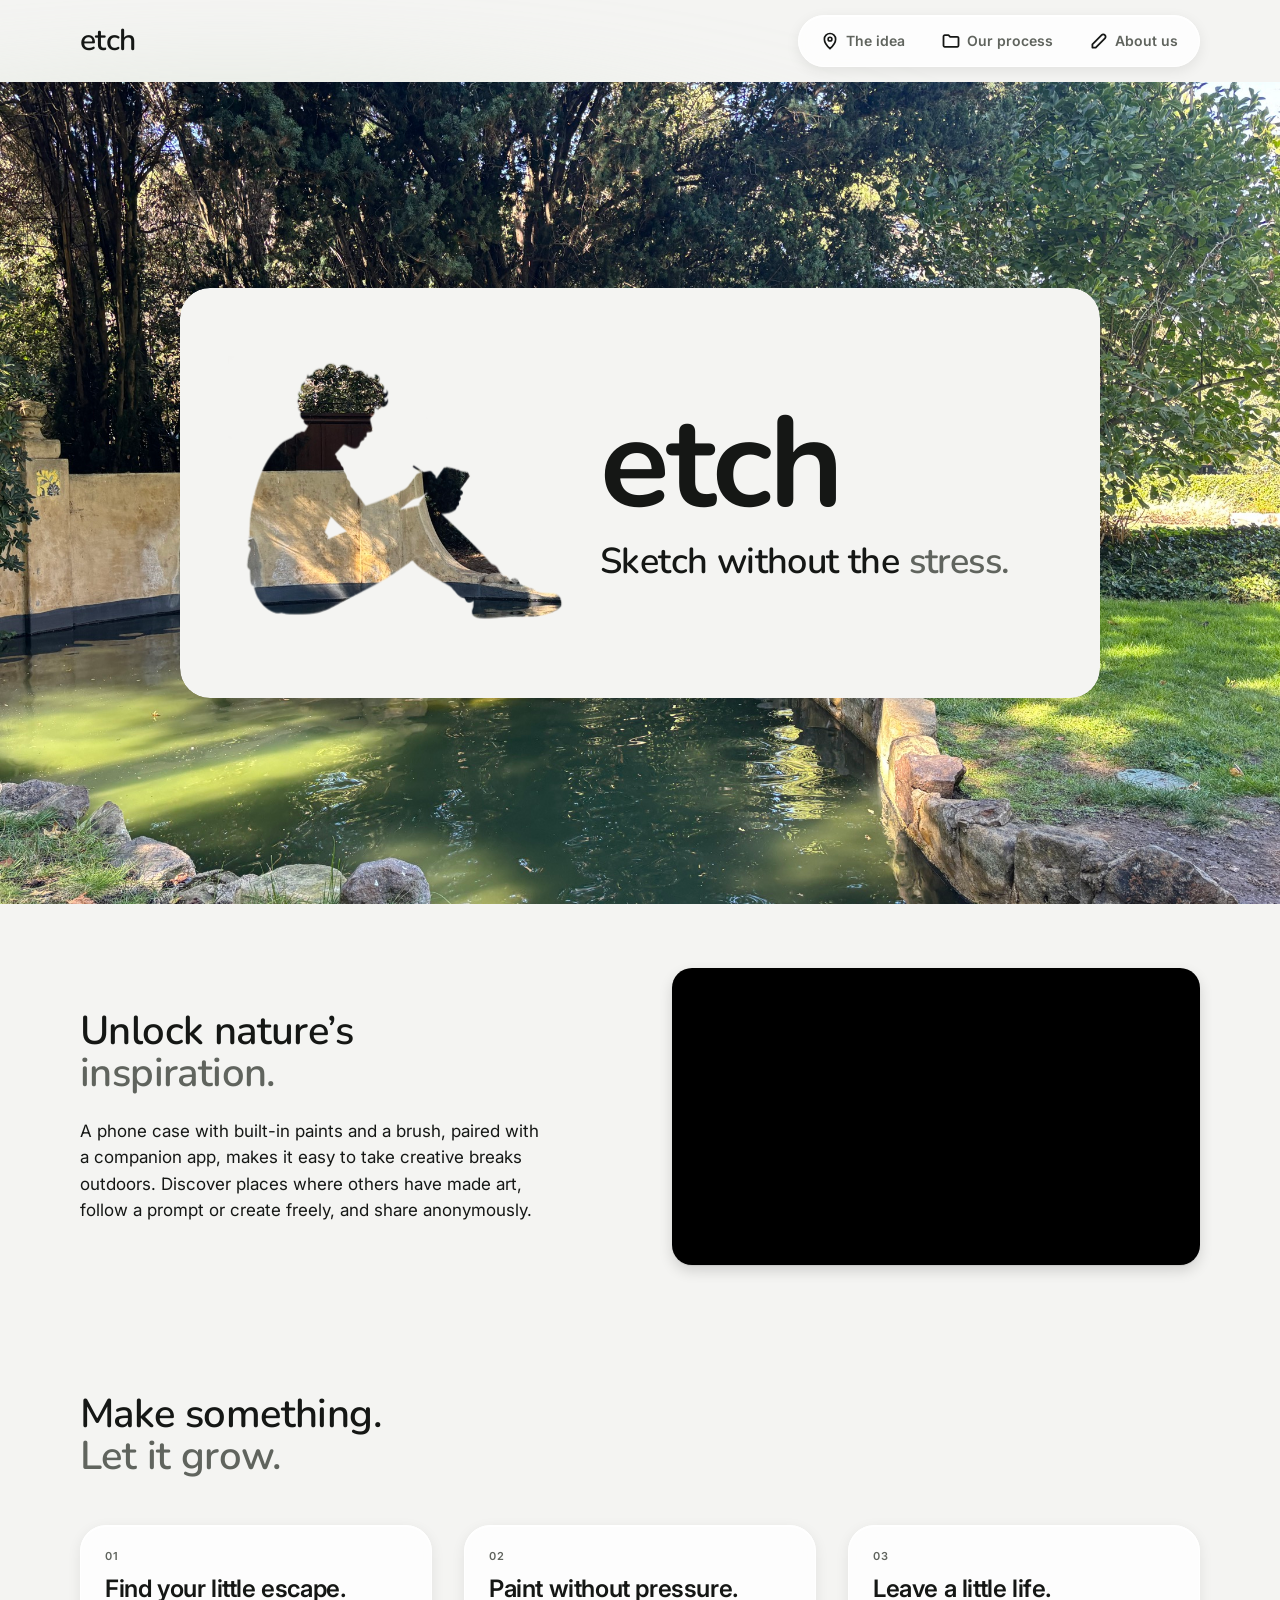
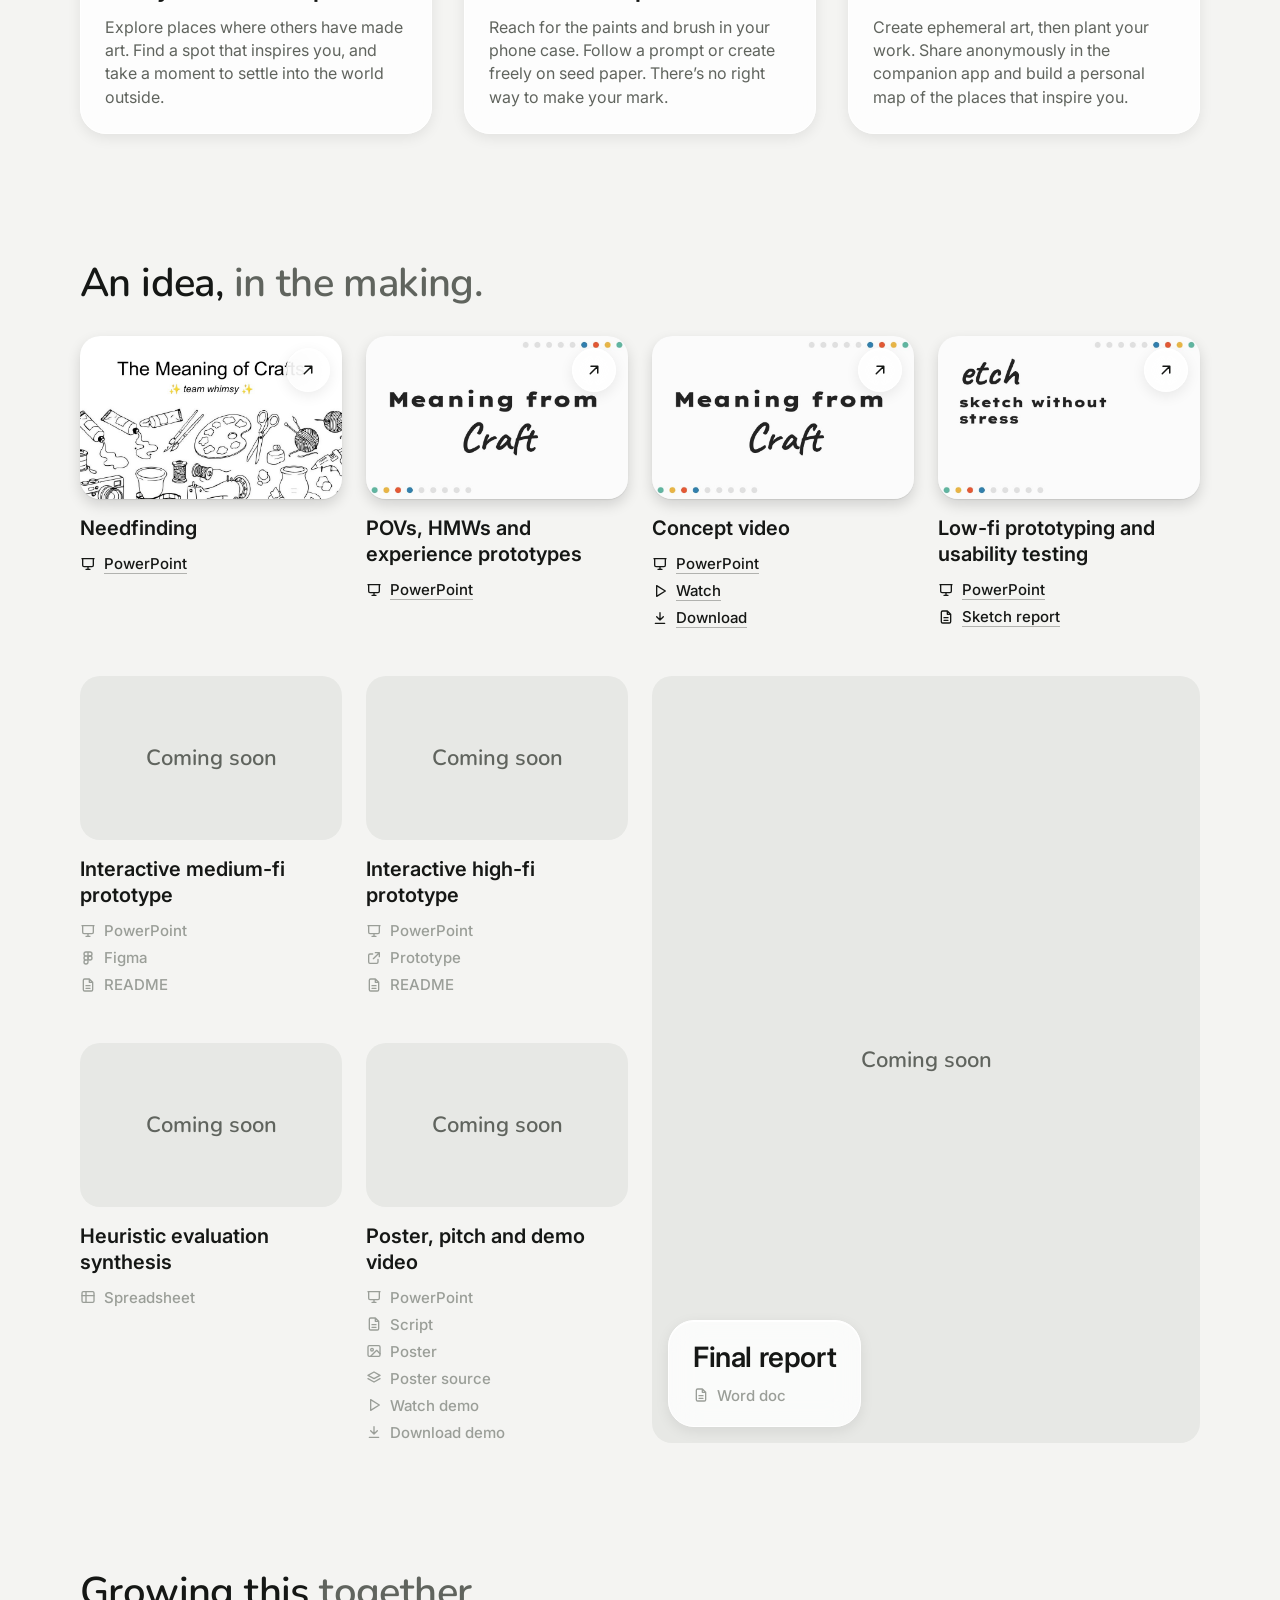
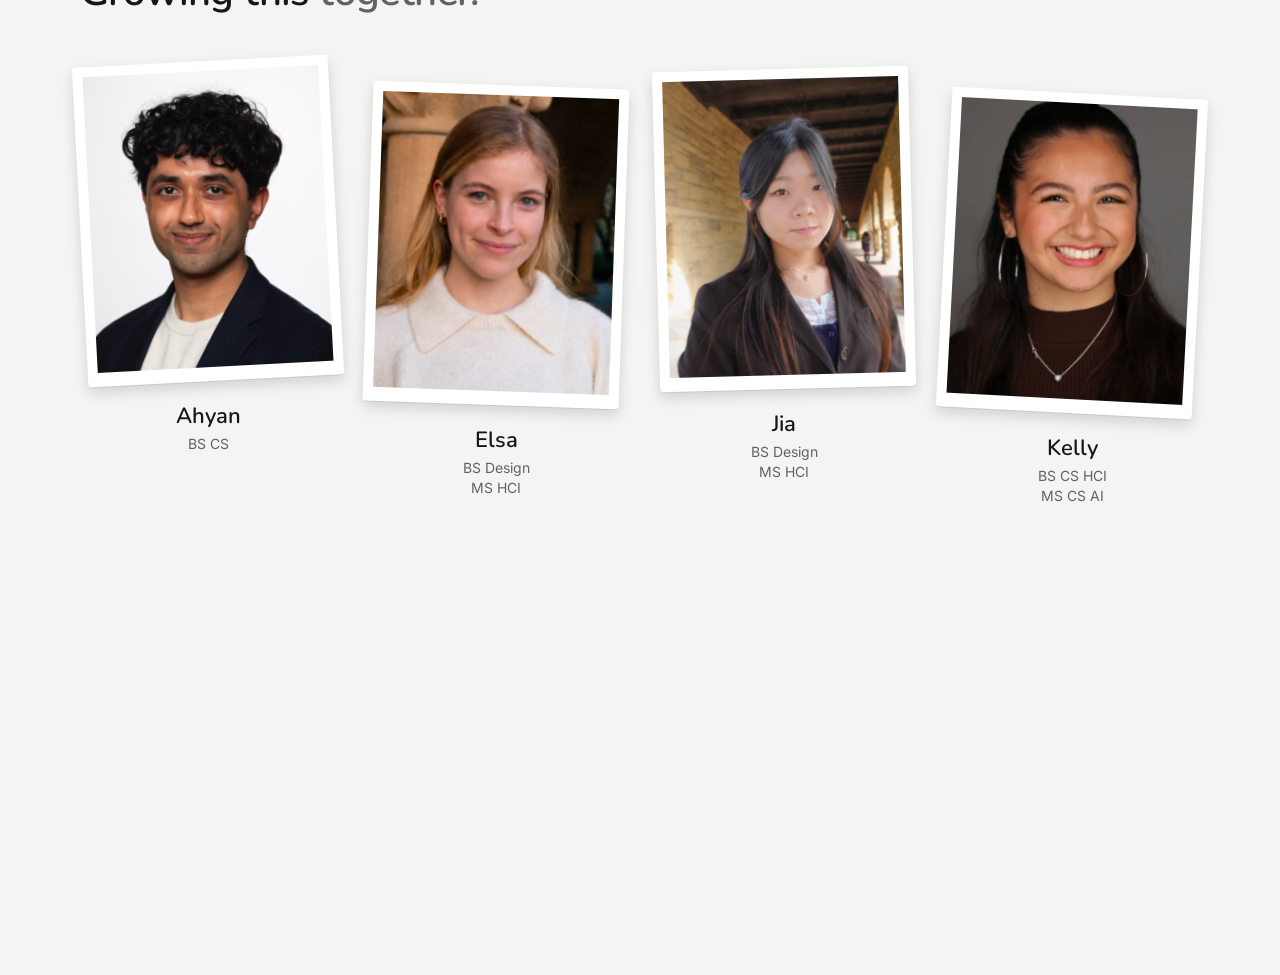
==== commit a01d85c9: "Embed the concept video in the idea section Show our YouTube concept video in place of the garden ph" ====
--- a/index.html
+++ b/index.html
@@ -36,8 +36,8 @@
           <h2 id="idea-title">Unlock nature’s<br><em>inspiration.</em></h2>
           <p>A phone case with built-in paints and a brush, paired with a companion app, makes it easy to take creative breaks outdoors. Discover places where others have made art, follow a prompt or create freely, and share anonymously.</p>
         </div>
-        <div class="idea-photo-wrap">
-          <img class="idea-photo" src="assets/idea-garden.jpg" alt="A person painting outdoors while seated beside a garden pond" loading="lazy">
+        <div class="idea-video-wrap">
+          <iframe class="idea-video" src="https://www.youtube.com/embed/fZAmPD2v1Gg?rel=0" title="Etch concept video" loading="lazy" allow="encrypted-media; picture-in-picture; web-share" referrerpolicy="strict-origin-when-cross-origin" allowfullscreen></iframe>
 
         </div>
       </div>
@@ -48,7 +48,7 @@
   </main>
   <dialog class="video-dialog" id="video-dialog" aria-label="Video">
     <form method="dialog"><button class="video-close glass" aria-label="Close"><picture><source srcset="assets/icons/close-light.svg" media="(prefers-color-scheme: dark)"><img src="assets/icons/close.svg" alt="" width="20" height="20"></picture></button></form>
-    <div class="video-frame"><iframe title="Video" allow="autoplay; fullscreen; picture-in-picture" allowfullscreen></iframe></div>
+    <div class="video-frame"><iframe title="Video" allow="autoplay; fullscreen; picture-in-picture" referrerpolicy="strict-origin-when-cross-origin" allowfullscreen></iframe></div>
   </dialog>
   <footer class="garden-footer" aria-label="Garden photograph"><img src="assets/garden.jpg" alt="Sunlight across the garden pond" loading="lazy"></footer>
 
--- a/styles.css
+++ b/styles.css
@@ -85,11 +85,12 @@
 
 .section-wrap{padding:var(--section-space) var(--content-inset)}
 
-/* Introduction: reading text beside a rounded photo. */
+/* Introduction: reading text beside our concept video. */
 .idea-grid{display:grid;grid-template-columns:1fr 1fr;gap:var(--space-16);align-items:center}
 .idea h2{margin-bottom:var(--space-6)}
 .idea p{max-width:460px;font-size:17px;line-height:1.55}
-.idea-photo{display:block;width:100%;aspect-ratio:4/3;object-fit:cover;border-radius:var(--radius-lg)}
+/* Our concept video plays in place, at its own 16:9 shape. */
+.idea-video{display:block;width:100%;aspect-ratio:16/9;border:0;border-radius:var(--radius-lg);background:#000;box-shadow:var(--shadow-print)}
 
 /* Concept: three numbered steps, each on a glass card. */
 .steps{display:grid;grid-template-columns:repeat(3,1fr);gap:var(--space-8);margin-top:var(--space-12)}
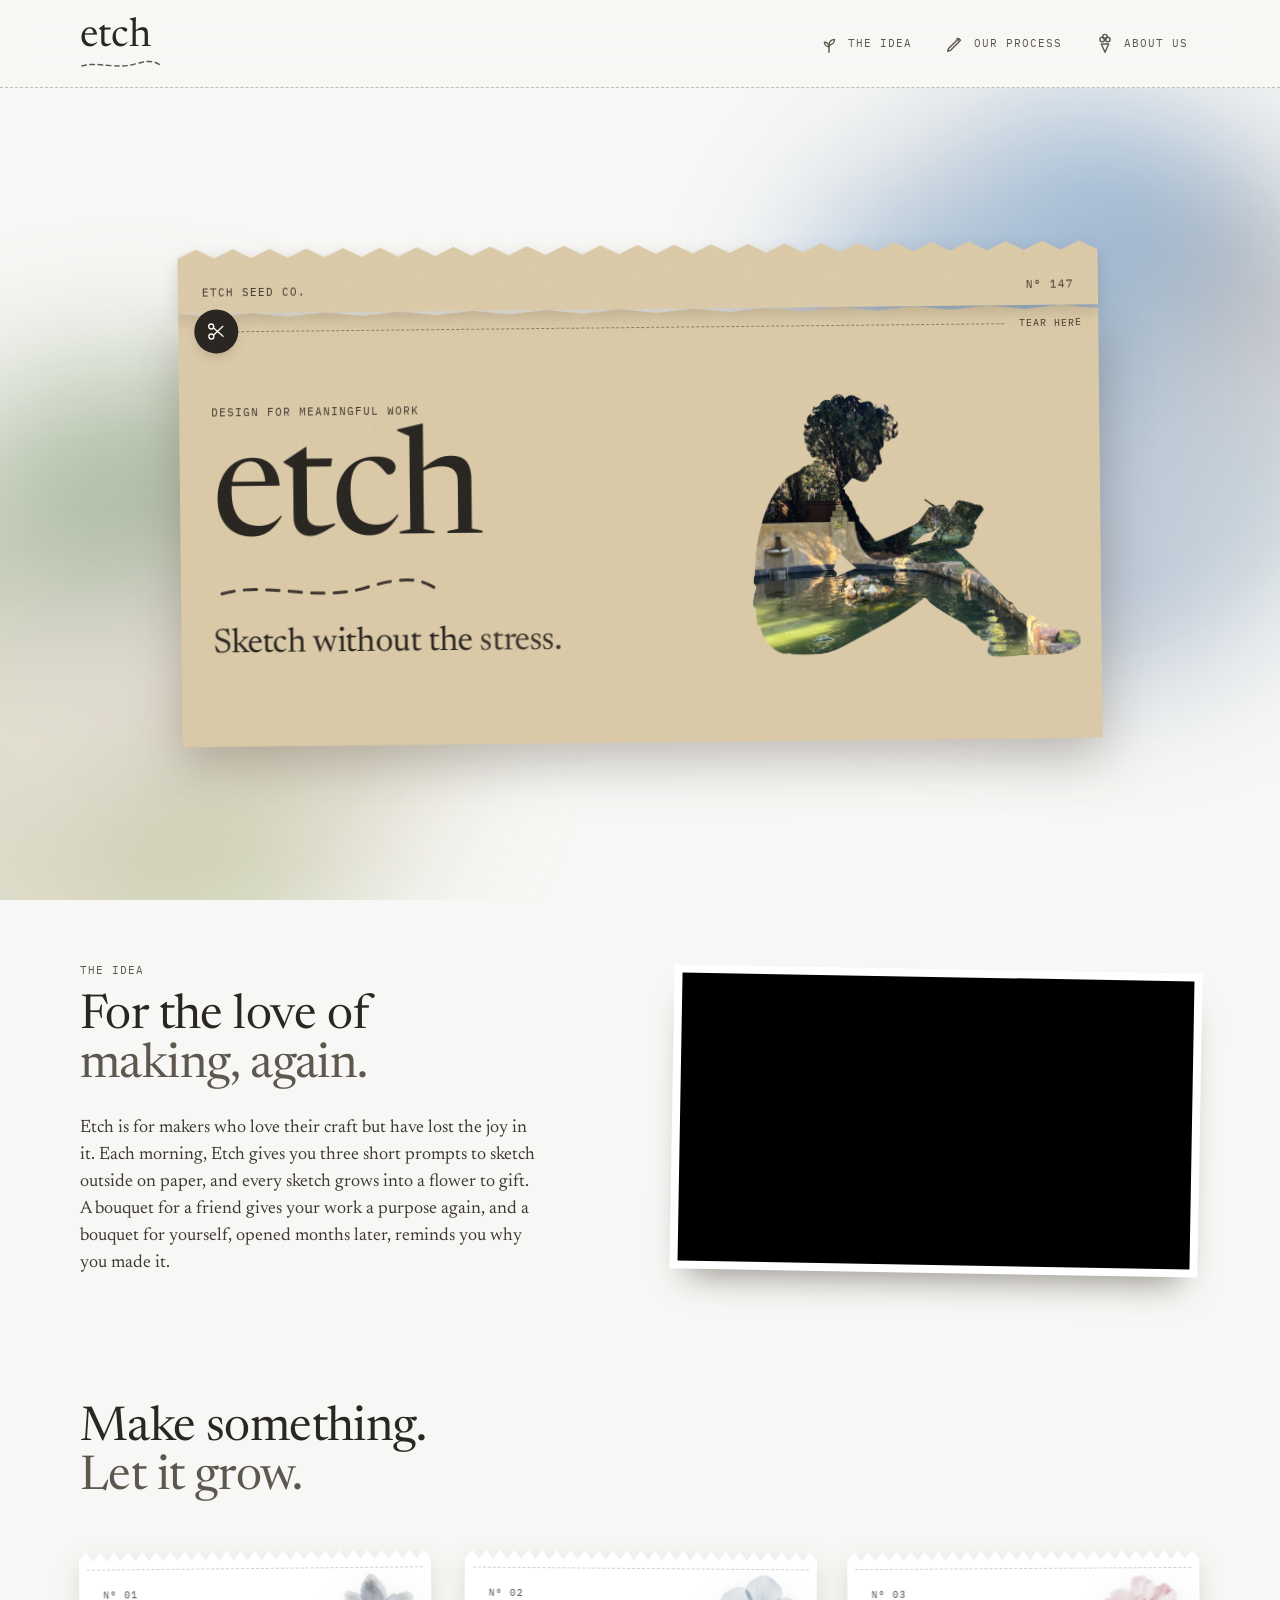
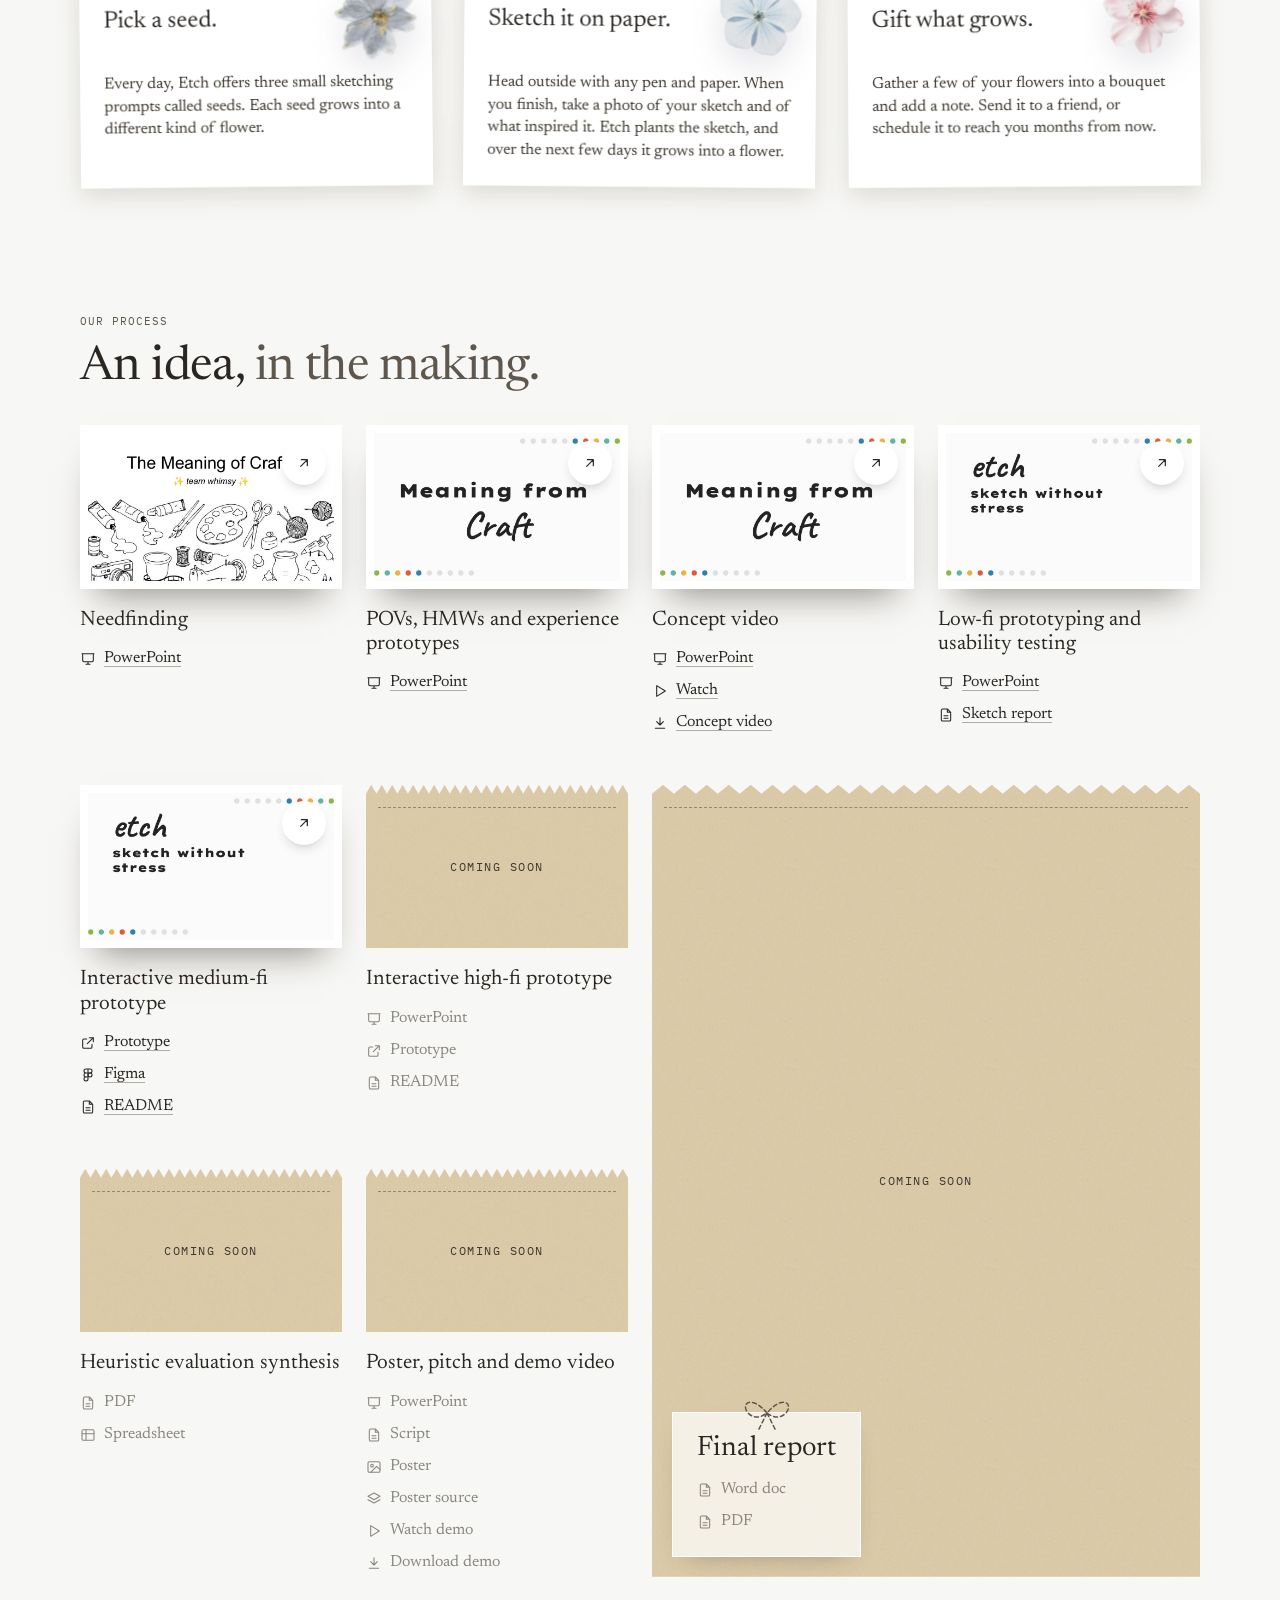
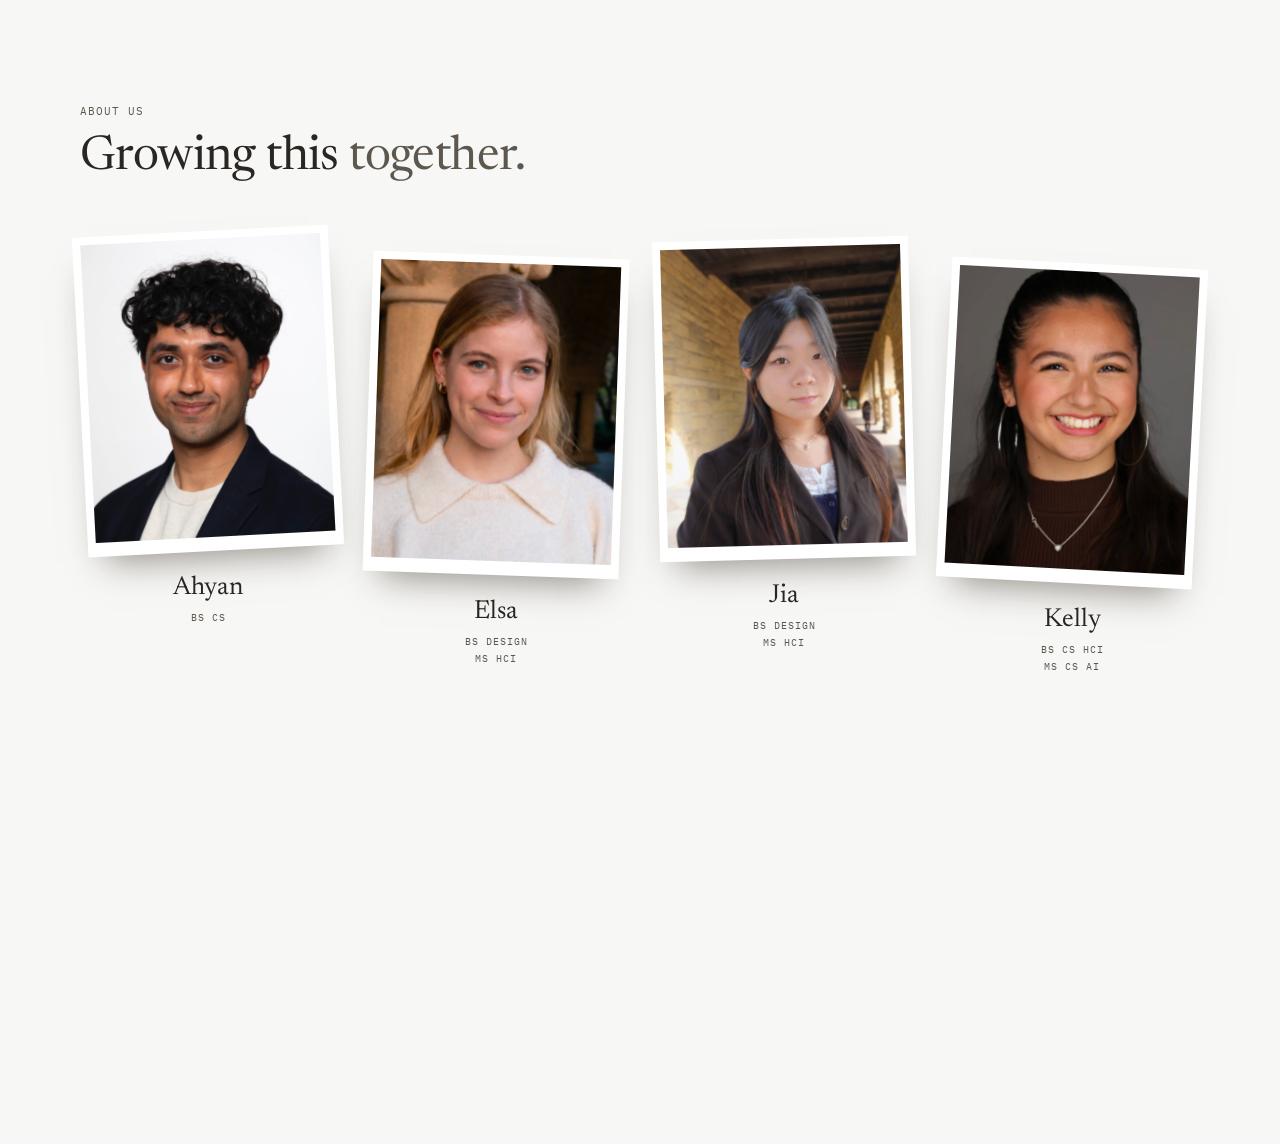
==== commit d6e2362f: "Restyle the site with the hi-fi design system and new concept copy - Restyled the site with the hi-f" ====
--- a/index.html
+++ b/index.html
@@ -3,54 +3,81 @@
 <head>
   <meta charset="utf-8">
   <meta name="viewport" content="width=device-width, initial-scale=1">
-  <meta name="theme-color" content="#f4f4f2" media="(prefers-color-scheme: light)">
-  <meta name="theme-color" content="#121412" media="(prefers-color-scheme: dark)">
-  <meta name="color-scheme" content="light dark">
-  <meta name="description" content="Etch pairs a phone case with built-in paints and a brush with a companion app for outdoor creative breaks, anonymous sharing, and a personal map of inspiration.">
+  <meta name="theme-color" content="#f7f7f5">
+  <meta name="color-scheme" content="light">
+  <meta name="description" content="Etch gives you three small sketching prompts every morning. Your sketches grow into flowers, and you give them as bouquets to a friend or to your future self.">
   <title>Etch · CS 147</title>
   <link rel="preconnect" href="https://fonts.googleapis.com">
   <link rel="preconnect" href="https://fonts.gstatic.com" crossorigin>
-  <link rel="stylesheet" href="https://fonts.googleapis.com/css2?family=Inter:wght@400;500;600;700&family=Nunito:wght@600;700&display=swap">
-  <link rel="stylesheet" href="styles.css?v=design-v3e">
-  <script src="script.js?v=design-v3e" defer></script>
+  <link rel="stylesheet" href="https://fonts.googleapis.com/css2?family=Newsreader:opsz,wght@6..72,400;6..72,500&family=IBM+Plex+Mono:wght@400&display=swap">
+  <link rel="stylesheet" href="styles.css?v=hifi-7">
+  <script src="script.js?v=hifi-7" defer></script>
 </head>
 <body>
   <a class="skip-link" href="#idea">Skip to content</a>
   <header class="site-header">
-    <a class="brand" href="#home" aria-label="Etch, home"><span>etch</span></a>
-    <nav class="tab-bar glass" aria-label="Main navigation"><a href="#idea"><img class="icon-ink" src="assets/icons/pin.svg" alt="" width="20" height="20"><img class="icon-paper" src="assets/icons/pin-light.svg" alt="" width="20" height="20">The idea</a><a href="#project"><img class="icon-ink" src="assets/icons/folder.svg" alt="" width="20" height="20"><img class="icon-paper" src="assets/icons/folder-light.svg" alt="" width="20" height="20">Our process</a><a href="#team"><img class="icon-ink" src="assets/icons/pen.svg" alt="" width="20" height="20"><img class="icon-paper" src="assets/icons/pen-light.svg" alt="" width="20" height="20">About us</a></nav>
+    <a class="brand" href="#home" aria-label="Etch, home">etch<svg aria-hidden="true" viewBox="0 0 92 12"><path d="M2 7 C 20 2, 40 11, 60 5 S 84 4, 90 7"/></svg></a>
+    <nav class="tabs" aria-label="Main navigation">
+      <a href="#idea"><svg aria-hidden="true" viewBox="0 0 24 24"><path d="M12 21v-8"/><path d="M12 13c0-4 3-6 6-6 0 4-3 6-6 6z"/><path d="M12 15c0-3-2.5-5-5-5 0 3 2.5 5 5 5z"/></svg>The idea</a>
+      <a href="#project"><svg aria-hidden="true" viewBox="0 0 24 24"><path d="M4 20l3-1 11-11-2-2L5 17z"/><path d="M14 6l2 2"/></svg>Our process</a>
+      <a href="#team"><svg aria-hidden="true" viewBox="0 0 24 24"><circle cx="9" cy="7" r="2.5"/><circle cx="15" cy="7" r="2.5"/><circle cx="12" cy="4" r="2.5"/><path d="M8 12l4 9 4-9z"/></svg>About us</a>
+    </nav>
   </header>
   <main>
+    <div class="glow" aria-hidden="true"><img src="assets/glow-warm.webp" alt=""><img src="assets/glow-cool.webp" alt=""></div>
     <section id="home" class="hero" aria-labelledby="hero-title">
-      <div class="hero-photo"></div>
-      <div class="hero-paper">
-        <div class="hero-main">
-          <img class="drawing-cutout" src="assets/drawing-silhouette.png" alt="A person-shaped cutout in the paper revealing the garden behind it" width="1024" height="1024">
-          <div class="hero-heading"><h1 id="hero-title">etch<span class="hero-subtitle">Sketch without the <em>stress.</em></span></h1></div>
+      <div class="packet">
+        <div class="packet-strip"><span class="eyebrow">Etch Seed Co.</span><span class="eyebrow">Nº 147</span></div>
+        <div class="packet-tear"><button class="scissors" type="button" aria-label="Cut the seed packet open"><svg aria-hidden="true" viewBox="0 0 24 24"><circle cx="6" cy="6" r="3"/><circle cx="6" cy="18" r="3"/><path d="M8.5 7.5L20 18M8.5 16.5L20 6"/></svg></button><span class="packet-tear-label" aria-hidden="true">Tear here</span></div>
+        <div class="packet-body">
+          <div class="packet-main">
+            <div class="packet-copy">
+              <span class="eyebrow">Design for Meaningful Work</span>
+              <h1 id="hero-title">etch<svg class="squiggle" aria-hidden="true" viewBox="0 0 92 12"><path d="M2 7 C 20 2, 40 11, 60 5 S 84 4, 90 7"/></svg><span class="hero-subtitle">Sketch without the <em>stress.</em></span></h1>
+            </div>
+            <div class="packet-art" role="img" aria-label="A person sketching, cut from a photo of the garden pond"></div>
+          </div>
         </div>
       </div>
     </section>
     <section class="idea section-wrap" id="idea" aria-labelledby="idea-title">
       <div class="idea-grid">
         <div>
-          <h2 id="idea-title">Unlock nature’s<br><em>inspiration.</em></h2>
-          <p>A phone case with built-in paints and a brush, paired with a companion app, makes it easy to take creative breaks outdoors. Discover places where others have made art, follow a prompt or create freely, and share anonymously.</p>
+          <span class="eyebrow">The idea</span>
+          <h2 id="idea-title">For the love of<br><em>making, again.</em></h2>
+          <p>Etch is for makers who love their craft but have lost the joy in it. Each morning, Etch gives you three short prompts to sketch outside on paper, and every sketch grows into a flower to gift. A bouquet for a friend gives your work a purpose again, and a bouquet for yourself, opened months later, reminds you why you made it.</p>
         </div>
         <div class="idea-video-wrap">
           <iframe class="idea-video" src="https://www.youtube.com/embed/fZAmPD2v1Gg?rel=0" title="Etch concept video" loading="lazy" allow="encrypted-media; picture-in-picture; web-share" referrerpolicy="strict-origin-when-cross-origin" allowfullscreen></iframe>
-
         </div>
       </div>
     </section>
-    <section class="concept section-wrap" aria-labelledby="concept-title"><div class="concept-heading"><h2 id="concept-title">Make something.<br><em>Let it grow.</em></h2></div><div class="steps"><article><span class="eyebrow">01</span><h3>Find your little escape.</h3><p>Explore places where others have made art. Find a spot that inspires you, and take a moment to settle into the world outside.</p></article><article><span class="eyebrow">02</span><h3>Paint without pressure.</h3><p>Reach for the paints and brush in your phone case. Follow a prompt or create freely on seed paper. There’s no right way to make your mark.</p></article><article><span class="eyebrow">03</span><h3>Leave a little life.</h3><p>Create ephemeral art, then plant your work. Share anonymously in the companion app and build a personal map of the places that inspire you.</p></article></div></section>
-    <section class="project section-wrap" id="project" aria-labelledby="project-title"><div class="project-heading"><h2 id="project-title">An idea, <em>in the making.</em></h2></div><div class="work" id="work-grid"></div></section>
-    <section class="team section-wrap" id="team" aria-labelledby="team-title"><div class="team-heading"><div><h2 id="team-title">Growing this <em>together.</em></h2></div></div><div class="team-grid" id="team-grid"></div></section>
+    <section class="concept section-wrap" aria-labelledby="concept-title">
+      <div class="concept-heading"><h2 id="concept-title">Make something.<br><em>Let it grow.</em></h2></div>
+      <div class="steps">
+        <article><span class="seed-no">Nº 01</span><h3>Pick a seed.</h3><p>Every day, Etch offers three small sketching prompts called seeds. Each seed grows into a different kind of flower.</p><img class="seed-flower" src="assets/flowers/larkspur.webp" alt="" width="320" height="334"></article>
+        <article><span class="seed-no">Nº 02</span><h3>Sketch it on paper.</h3><p>Head outside with any pen and paper. When you finish, take a photo of your sketch and of what inspired it. Etch plants the sketch, and over the next few days it grows into a flower.</p><img class="seed-flower" src="assets/flowers/geranium.webp" alt="" width="320" height="310"></article>
+        <article><span class="seed-no">Nº 03</span><h3>Gift what grows.</h3><p>Gather a few of your flowers into a bouquet and add a note. Send it to a friend, or schedule it to reach you months from now.</p><img class="seed-flower" src="assets/flowers/cherry.webp" alt="" width="320" height="324"></article>
+      </div>
+    </section>
+    <section class="project section-wrap" id="project" aria-labelledby="project-title"><div class="project-heading"><span class="eyebrow">Our process</span><h2 id="project-title">An idea, <em>in the making.</em></h2></div><div class="work" id="work-grid"></div></section>
+    <section class="team section-wrap" id="team" aria-labelledby="team-title"><div class="team-heading"><span class="eyebrow">About us</span><h2 id="team-title">Growing this <em>together.</em></h2></div><div class="team-grid" id="team-grid"></div></section>
   </main>
   <dialog class="video-dialog" id="video-dialog" aria-label="Video">
-    <form method="dialog"><button class="video-close glass" aria-label="Close"><picture><source srcset="assets/icons/close-light.svg" media="(prefers-color-scheme: dark)"><img src="assets/icons/close.svg" alt="" width="20" height="20"></picture></button></form>
+    <form method="dialog"><button class="video-close" aria-label="Close"><svg aria-hidden="true" viewBox="0 0 24 24"><path d="M6 6l12 12M18 6L6 18"/></svg></button></form>
     <div class="video-frame"><iframe title="Video" allow="autoplay; fullscreen; picture-in-picture" referrerpolicy="strict-origin-when-cross-origin" allowfullscreen></iframe></div>
   </dialog>
-  <footer class="garden-footer" aria-label="Garden photograph"><img src="assets/garden.jpg" alt="Sunlight across the garden pond" loading="lazy"></footer>
+  <footer class="packet-footer" aria-label="Pressed flowers on kraft paper">
+    <span class="eyebrow">Etch Seed Co.</span>
+    <div class="packet-flowers" aria-hidden="true">
+      <img src="assets/flowers/sprig.webp" alt="" width="320" height="455" loading="lazy">
+      <img src="assets/flowers/larkspur.webp" alt="" width="320" height="334" loading="lazy">
+      <img src="assets/flowers/orchid.webp" alt="" width="320" height="259" loading="lazy">
+      <img src="assets/flowers/geranium.webp" alt="" width="320" height="310" loading="lazy">
+      <img src="assets/flowers/cherry.webp" alt="" width="320" height="324" loading="lazy">
+      <img src="assets/flowers/lotus.webp" alt="" width="253" height="232" loading="lazy">
+    </div>
+  </footer>
 
 </body>
 </html>
--- a/styles.css
+++ b/styles.css
@@ -1,194 +1,253 @@
-/* Etch design system tokens. Values come from Etch · Design system v2 in the Etch Website Figma file. */
+/* Etch design system tokens. Values come from the Etch hi-fi design system (A8 Prototype Figma file, Design System page). */
 :root{
---paper:#f4f4f2;--surface:#fff;--canvas:#e7e8e5;--ink:#151715;--on-ink:var(--paper);--ink-soft:#60645e;--ink-muted:#9a9e98;--line:#e1e2de;
---photo-white:#fff;--photo-ink:#151715;--focus:#0a84ff;
-/* Glass/Light: a white 80% fill, a white edge with a bright top line, and a soft drop. Controls over photos and slides keep it in dark mode too. */
---glass-light:rgba(255,255,255,.8);--glass-light-edge:#fff;--glass-light-shine:inset 0 1px 0 rgba(255,255,255,.9);
---glass:var(--glass-light);--glass-edge:var(--glass-light-edge);--glass-shine:var(--glass-light-shine);--blur-glass:15px;
---shadow-glass:0 4px 14px rgba(0,0,0,.08);
---shadow-print:0 1px 1px rgba(0,0,0,.08),0 6px 14px rgba(0,0,0,.14);
---shadow-lift:0 2px 4px rgba(0,0,0,.08),0 18px 36px rgba(0,0,0,.18);
-/* Titles use SF Pro Rounded and everything else SF Pro. Nunito and Inter stand in where Apple fonts are missing. */
---font-rounded:ui-rounded,"SF Pro Rounded","Nunito",system-ui,sans-serif;--font-sans:-apple-system,BlinkMacSystemFont,"Inter",system-ui,"Segoe UI",sans-serif;
+/* Color: one ink for text, actions and strong lines; transparent ink for every divider and ring. */
+--paper:#f7f7f5;--card:#fff;
+--sunken:#edebe6;--kraft:#dccba9;
+--ink:#2a2723;--ink-body:#3e3830;--ink-muted:#5e574d;--on-ink:#fbf8f2;--danger:#b23a32;
+--line-hairline:rgba(42,39,35,.08);--line-divider:rgba(42,39,35,.1);--line-subtle:rgba(42,39,35,.12);--line-perforation:rgba(42,39,35,.22);--line-dashed:rgba(42,39,35,.28);--line-link:rgba(42,39,35,.35);
+--scrim:rgba(42,39,35,.42);--glass-bar:rgba(247,247,245,.66);--glass-card:rgba(255,255,255,.72);
+/* Type: Newsreader is the voice, IBM Plex Mono is the label. Regular weight only, no italics. */
+--font-serif:'Newsreader',Georgia,'Times New Roman',serif;--font-mono:'IBM Plex Mono',ui-monospace,'SF Mono',Menlo,monospace;
 --space-1:4px;--space-2:8px;--space-3:12px;--space-4:16px;--space-5:20px;--space-6:24px;--space-8:32px;--space-12:48px;--space-16:64px;
---radius-md:14px;--radius-lg:20px;--radius-xl:26px;--radius-2xl:30px;--radius-pill:999px;
+--radius-md:14px;--radius-xl:22px;--radius-sheet:34px;--radius-pill:999px;
+/* Shadows are warm and soft, with a negative spread so cards lift off the paper without a grey halo. */
+--shadow-seed:drop-shadow(0 8px 12px rgba(60,45,30,.14));
+--shadow-photo:0 22px 34px -18px rgba(40,30,20,.5);
+--shadow-lift:0 30px 44px -20px rgba(40,30,20,.55);
+--shadow-icon:0 6px 14px -8px rgba(40,30,20,.45);
+--shadow-present:0 10px 24px -14px rgba(60,45,30,.4);
+--shadow-flower:drop-shadow(0 14px 16px rgba(60,60,80,.12));
 --ease:cubic-bezier(.2,.8,.2,1);
---gutter:max(16px,env(safe-area-inset-left),env(safe-area-inset-right));
+/* Paper edges: the crimped top of a seed packet (50 teeth, 9px) and the torn top of a note (25 teeth, 4px). */
+--crimp:polygon(0% 9px,2% 0px,4% 9px,6% 0px,8% 9px,10% 0px,12% 9px,14% 0px,16% 9px,18% 0px,20% 9px,22% 0px,24% 9px,26% 0px,28% 9px,30% 0px,32% 9px,34% 0px,36% 9px,38% 0px,40% 9px,42% 0px,44% 9px,46% 0px,48% 9px,50% 0px,52% 9px,54% 0px,56% 9px,58% 0px,60% 9px,62% 0px,64% 9px,66% 0px,68% 9px,70% 0px,72% 9px,74% 0px,76% 9px,78% 0px,80% 9px,82% 0px,84% 9px,86% 0px,88% 9px,90% 0px,92% 9px,94% 0px,96% 9px,98% 0px,100% 9px,100% 100%,0 100%);
+--note-edge:polygon(0% 2px,4% 6px,8% 2px,12% 6px,16% 2px,20% 6px,24% 2px,28% 6px,32% 2px,36% 6px,40% 2px,44% 6px,48% 2px,52% 6px,56% 2px,60% 6px,64% 2px,68% 6px,72% 2px,76% 6px,80% 2px,84% 6px,88% 2px,92% 6px,96% 2px,100% 6px,100% 100%,0 100%);
+--gutter:max(24px,env(safe-area-inset-left),env(safe-area-inset-right));
 --content-inset:max(var(--gutter),calc((100% - 1120px) / 2));
 --section-space:var(--space-16);
-/* The header is as tall as the tab bar plus the space above and below it. */
---bar-top:var(--space-4);--header-height:calc(50px + 2 * var(--bar-top));
-/* Background · Ambient: soft sage, blue and sand blobs behind the page. */
---ambient:url('assets/ambient.svg');
+--header-height:88px;
 --footer-reveal-height:clamp(260px,45vh,520px);
-color-scheme:light dark}
-@media(prefers-color-scheme:dark){:root{
---paper:#121412;--surface:#1c1f1c;--canvas:#0b0c0b;--ink:#eeefeb;--ink-soft:#b3b7b0;--ink-muted:#6f746d;--line:#2a2e2a;
-/* Glass/Dark: a 60% fill with a faint white edge. */
---glass:rgba(31,31,33,.6);--glass-edge:rgba(255,255,255,.12);--glass-shine:inset 0 1px 0 rgba(255,255,255,.18);--blur-glass:10px;
---shadow-glass:0 4px 14px rgba(0,0,0,.3);
---shadow-print:0 1px 1px rgba(0,0,0,.3),0 6px 14px rgba(0,0,0,.45);
---shadow-lift:0 2px 4px rgba(0,0,0,.35),0 18px 36px rgba(0,0,0,.55);
-/* The blobs are pale, so dark mode stays on plain paper. */
---ambient:none}}
+color-scheme:light}
 
 *{box-sizing:border-box}
-html{scroll-behavior:smooth;scroll-padding-top:var(--header-height);-webkit-text-size-adjust:100%}
-body{margin:0;background:var(--paper);color:var(--ink);font:400 16px/1.45 var(--font-sans);-webkit-font-smoothing:antialiased}
+/* The page is a sheet of paper, so it does not stretch past its edges when you pull it with a trackpad. */
+html{scroll-behavior:smooth;scroll-padding-top:var(--header-height);-webkit-text-size-adjust:100%;background:var(--paper);overscroll-behavior:none}
+body{overscroll-behavior:none}
+body{margin:0;background:var(--paper);color:var(--ink);font:400 16px/1.42 var(--font-serif);-webkit-font-smoothing:antialiased}
 a{color:inherit}
 h1,h2,h3,p,figure{margin:0}
-h1,h2{font-family:var(--font-rounded);font-weight:600}
-/* Title/Screen. The second line of a heading is the quieter secondary ink, not a second typeface. */
-h2{font-size:40px;line-height:1.05;letter-spacing:-.6px}
-h1 em,h2 em{font-style:normal;color:var(--ink-soft)}
-/* Title/Sheet */
-h3{font:600 24px/1.2 var(--font-sans);letter-spacing:-.4px}
+h1,h2,h3{font-weight:400}
+/* Display/Hero. The second line of a heading is the muted ink, not a second typeface. */
+h2{font-size:48px;line-height:1.02;letter-spacing:-.6px}
+h1 em,h2 em{font-style:normal;color:var(--ink-muted)}
+/* Title/Seed */
+h3{font-size:24px;line-height:1.1}
 p+p{margin-top:var(--space-3)}
-:where(a,summary,button):focus-visible{outline:3px solid var(--focus);outline-offset:2px}
-/* Label/Eyebrow */
-.eyebrow{display:block;font:600 11px/1.2 var(--font-sans);letter-spacing:.6px;text-transform:uppercase;color:var(--ink-soft)}
-.glass,.steps article{background:var(--glass);border:1px solid var(--glass-edge);box-shadow:var(--glass-shine),var(--shadow-glass);-webkit-backdrop-filter:blur(var(--blur-glass));backdrop-filter:blur(var(--blur-glass))}
+:where(a,summary,button):focus-visible{outline:2px solid var(--ink);outline-offset:3px}
+/* Mono/Eyebrow */
+.eyebrow{display:block;margin-bottom:var(--space-4);font:400 11px/1.2 var(--font-mono);letter-spacing:1px;text-transform:uppercase;color:var(--ink-muted)}
 /* Button/Primary */
-.skip-link{position:fixed;left:var(--gutter);top:-100px;z-index:30;display:flex;align-items:center;min-height:52px;padding:0 var(--space-6);border-radius:var(--radius-xl);background:var(--ink);color:var(--on-ink);font:600 16px/22px var(--font-sans);text-decoration:none}
+.skip-link{position:fixed;left:var(--gutter);top:-100px;z-index:30;display:flex;align-items:center;height:50px;padding:0 var(--space-5);border-radius:var(--radius-pill);background:var(--ink);color:var(--on-ink);font:400 12px/1 var(--font-mono);letter-spacing:1px;text-transform:uppercase;text-decoration:none}
 .skip-link:focus{top:var(--space-4)}
 
-/* The wordmark sits at the top; the page and header share one fixed ambient background so they read as one surface. */
-.site-header,main{background:var(--paper) var(--ambient) center/100% 100% fixed}
-/* The header sticks to the top of the window. Its fixed ambient background lines up with the page below it. */
-.site-header{position:sticky;top:0;z-index:20;display:flex;align-items:center;justify-content:space-between;gap:var(--space-4);min-height:var(--header-height);padding:0 var(--content-inset)}
-.brand{font:600 30px/1 var(--font-rounded);letter-spacing:-.6px;color:var(--ink);text-decoration:none;border-radius:var(--radius-md)}
-/* Tab bar: a glass pill at the right of the header, with the ink pill on the section you are in. */
-.tab-bar{display:flex;gap:var(--space-1);padding:5px;border-radius:var(--radius-pill)}
-.tab-bar a{display:flex;align-items:center;gap:6px;padding:10px var(--space-4);border-radius:var(--radius-pill);font:600 14px/20px var(--font-sans);color:var(--ink-soft);text-decoration:none;white-space:nowrap;transition:background-color .3s var(--ease),color .3s var(--ease)}
-.tab-bar a:hover{color:var(--ink)}
-.tab-bar a[aria-current]{background:var(--ink);color:var(--on-ink)}
-/* Each tab carries an ink icon and a paper icon; it shows the one that contrasts with its own fill. */
-.tab-bar img{display:none}
-.tab-bar a:not([aria-current]) .icon-ink,.tab-bar a[aria-current] .icon-paper{display:block}
-@media(prefers-color-scheme:dark){
-.tab-bar a:not([aria-current]) .icon-ink,.tab-bar a[aria-current] .icon-paper{display:none}
-.tab-bar a:not([aria-current]) .icon-paper,.tab-bar a[aria-current] .icon-ink{display:block}}
-
-/* Full-bleed garden photo behind a rounded paper sheet; the artist is cut out of the sheet. */
-.hero{position:relative;isolation:isolate;display:flex;align-items:center;justify-content:center;min-height:620px;height:calc(100svh - 78px);max-height:900px;padding:var(--space-12) var(--gutter)}
-.hero-photo{position:absolute;inset:0;z-index:-1;background:url('assets/garden.jpg') center 53%/cover}
-.hero-paper{position:relative;isolation:isolate;width:min(920px,100%);padding:var(--space-8) 48px}
-.hero-paper::before{content:'';position:absolute;inset:0;z-index:-1;background:var(--paper);border-radius:var(--radius-2xl);
--webkit-mask-image:url('assets/drawing-silhouette.png'),linear-gradient(#000 0 0);-webkit-mask-size:var(--cutout-width,0px) var(--cutout-height,0px),100% 100%;-webkit-mask-position:var(--cutout-x,0px) var(--cutout-y,0px),0 0;-webkit-mask-repeat:no-repeat;-webkit-mask-composite:xor;
-mask-image:url('assets/drawing-silhouette.png'),linear-gradient(#000 0 0);mask-size:var(--cutout-width,0px) var(--cutout-height,0px),100% 100%;mask-position:var(--cutout-x,0px) var(--cutout-y,0px),0 0;mask-repeat:no-repeat;mask-composite:exclude}
-.hero-main{display:grid;grid-template-columns:42% 58%;align-items:center;gap:10px}
-.drawing-cutout{display:block;width:100%;height:auto;aspect-ratio:1;object-fit:contain;opacity:0;pointer-events:none}
-.hero-heading{padding-left:var(--space-4)}
-/* Display/Clock */
-h1{font-weight:700;font-size:clamp(72px,10vw,128px);line-height:.95;letter-spacing:-.02em}
-.hero-subtitle{display:block;margin-top:var(--space-4);font:600 36px/1.1 var(--font-rounded);letter-spacing:-.6px}
+/* Header: the app's frosted tab bar, turned on its side. Frosted paper with a dashed edge, the wordmark at the left. */
+.site-header{position:sticky;top:0;z-index:20;display:flex;align-items:center;justify-content:space-between;gap:var(--space-4);min-height:var(--header-height);padding:0 var(--content-inset);background:var(--glass-bar);-webkit-backdrop-filter:blur(16px);backdrop-filter:blur(16px);border-bottom:1.5px dashed var(--line-dashed)}
+/* Display/Wordmark with the dashed squiggle underline. */
+.brand{display:flex;flex-direction:column;font:400 40px/1 var(--font-serif);letter-spacing:-.5px;color:var(--ink);text-decoration:none}
+.brand svg,.squiggle{display:block;width:84px;height:12px;margin-top:2px;fill:none;stroke:var(--ink-muted);stroke-width:1.6;stroke-linecap:round;stroke-dasharray:5 4}
+.brand:hover{color:var(--ink)}
+/* Tabs: icon and mono label; the tab you are in is ink with a dashed marker under it. */
+.tabs{display:flex;gap:var(--space-2)}
+.tabs a{position:relative;display:flex;align-items:center;gap:var(--space-2);min-height:44px;padding:0 var(--space-3);font:400 11px/1 var(--font-mono);letter-spacing:1px;text-transform:uppercase;color:var(--ink-muted);text-decoration:none;white-space:nowrap;transition:color .3s var(--ease)}
+.tabs a:hover,.tabs a[aria-current]{color:var(--ink)}
+.tabs svg{flex:none;width:22px;height:22px;fill:none;stroke:currentColor;stroke-width:1.6;stroke-linecap:round;stroke-linejoin:round}
+.tabs a::after{content:'';position:absolute;left:50%;bottom:0;width:30px;height:6px;margin-left:-15px;background:url("data:image/svg+xml,%3Csvg xmlns='http://www.w3.org/2000/svg' viewBox='0 0 30 6'%3E%3Cpath d='M2 3h26' stroke='%235E574D' stroke-width='1.6' stroke-linecap='round' stroke-dasharray='4 3'/%3E%3C/svg%3E") center/30px 6px no-repeat;opacity:0;transform:scaleX(.4);transition:opacity .3s var(--ease),transform .3s var(--ease)}
+.tabs a[aria-current]::after{opacity:1;transform:none}
+
+/* Main is one sheet of paper with two blurred photos glowing through it, like every paper screen in the app.
+   The glow is fixed to the window; the sheet's clip keeps it inside the paper. */
+main{position:relative;z-index:1;background:var(--paper);clip-path:polygon(0 0,100% 0,100% calc(100% - 8px),97.5% 100%,95% calc(100% - 8px),92.5% 100%,90% calc(100% - 8px),87.5% 100%,85% calc(100% - 8px),82.5% 100%,80% calc(100% - 8px),77.5% 100%,75% calc(100% - 8px),72.5% 100%,70% calc(100% - 8px),67.5% 100%,65% calc(100% - 8px),62.5% 100%,60% calc(100% - 8px),57.5% 100%,55% calc(100% - 8px),52.5% 100%,50% calc(100% - 8px),47.5% 100%,45% calc(100% - 8px),42.5% 100%,40% calc(100% - 8px),37.5% 100%,35% calc(100% - 8px),32.5% 100%,30% calc(100% - 8px),27.5% 100%,25% calc(100% - 8px),22.5% 100%,20% calc(100% - 8px),17.5% 100%,15% calc(100% - 8px),12.5% 100%,10% calc(100% - 8px),7.5% 100%,5% calc(100% - 8px),2.5% 100%,0 calc(100% - 8px))}
+main>section{position:relative;z-index:1}
+.glow{position:fixed;inset:0;z-index:0;pointer-events:none;overflow:hidden}
+.glow img{position:absolute;border-radius:50%;object-fit:cover;filter:blur(70px) saturate(1.15)}
+.glow img:first-child{right:-6vw;top:12vh;width:min(46vw,560px);aspect-ratio:1;opacity:.5}
+.glow img:last-child{left:-14vw;bottom:-10vh;width:min(52vw,620px);aspect-ratio:1;opacity:.55}
+
+/* Hero: you arrive at today's seed packet, the same kraft packet as the app's Home screen.
+   Scrolling tears the strip off along the dashed line, and the packet falls open to show the site.
+   --tear (0 to 1) moves the strip; --open (0 to 1) drops the body. script.js sets both from the scroll position. */
+.hero{position:relative;isolation:isolate;display:flex;align-items:center;justify-content:center;min-height:620px;height:calc(100svh - var(--header-height));max-height:960px;padding:var(--space-12) var(--gutter)}
+.packet{--seam-top:82px;--seam-inset:var(--space-4);position:relative;width:min(920px,100%);transform:rotate(-.6deg)}
+.packet-strip,.packet-body{position:relative;isolation:isolate}
+.packet-strip::before,.packet-body::before{content:'';position:absolute;inset:0;z-index:-1;background:var(--kraft) url('assets/kraft.webp') 0 0/200px}
+.packet-strip,.packet-body{color:var(--ink)}
+.packet .eyebrow{margin:0;color:var(--ink-body)}
+/* The strip: a crimped top, torn off toward the top right. */
+.packet-strip{z-index:2;display:flex;justify-content:space-between;align-items:flex-end;height:64px;padding:0 var(--space-6) 14px;filter:drop-shadow(0 6px 8px rgba(60,45,30,.18));transform-origin:0 100%;
+transform:translate(calc(var(--tear,0) * 170px),calc(var(--tear,0) * -190px - var(--cut,0) * 10px)) rotate(calc(var(--tear,0) * 26deg));opacity:calc(1 - var(--tear,0))}
+.packet-strip::before{clip-path:var(--crimp)}
+/* When the scissors finish the cut, the strip flies off on its own instead of with the scroll. */
+.packet.is-torn .packet-strip{transition:transform .8s var(--ease),opacity .6s var(--ease)}
+/* The body: its top is the torn line under the strip. */
+.packet-body{margin-top:-2px;padding:var(--space-5) var(--space-8) var(--space-8);filter:drop-shadow(0 18px 26px rgba(60,45,30,.3));
+transform:translateY(calc(var(--open,0) * 90px)) scale(calc(1 - var(--open,0) * .05));opacity:calc(1 - var(--open,0) * .85)}
+.packet-body::before{clip-path:var(--note-edge)}
+/* The seam the strip tears along, with the scissors on it. --cut (0 to 1) is how far the scissors have gone:
+   the dashes behind them are cut away and the strip lifts a little. */
+/* The seam sits on the packet itself, above both the strip and the body, so nothing covers the scissors. */
+.packet-tear{position:absolute;z-index:4;left:var(--seam-inset);right:var(--seam-inset);top:var(--seam-top);height:0;opacity:calc(1 - var(--tear,0))}
+/* The scissors travel inside the seam, so the track is the seam minus one scissors width. */
+.packet-tear::before{content:'';position:absolute;left:calc(var(--cut,0) * (100% - 44px) + 22px);right:78px;top:0;border-top:1.5px dashed rgba(62,56,48,.5)}
+/* "Tear here" at the end of the line, as on the app's packet. It fades as the scissors reach it. */
+.packet-tear-label{position:absolute;right:0;top:-5px;font:400 10px/1 var(--font-mono);letter-spacing:1px;text-transform:uppercase;color:var(--ink-body);white-space:nowrap;opacity:calc(1 - max(0, var(--cut,0) - .6) * 2.5)}
+/* Icon button with the scissors: ink, so it reads as the one thing to press. Drag it along the line, or tap it. */
+.scissors{position:absolute;top:-22px;left:calc(var(--cut,0) * (100% - 44px));display:grid;place-items:center;width:44px;height:44px;padding:0;border:0;border-radius:50%;background:var(--ink);color:var(--on-ink);box-shadow:var(--shadow-icon);cursor:grab;touch-action:none;animation:nudge-intro 1.5s var(--ease) .4s 4,nudge 3.2s var(--ease) 6.4s infinite;transition:transform .3s var(--ease)}
+.scissors:hover{transform:scale(1.08)}
+.scissors:active{cursor:grabbing}
+.scissors svg{width:20px;height:20px;fill:none;stroke:currentColor;stroke-width:1.6;stroke-linecap:round}
+/* A soft ring pulses out and the scissors nudge along the line: four quick times as soon as the page opens, then once every few seconds, until someone touches them. */
+.scissors::after{content:'';position:absolute;inset:0;border-radius:50%;border:1.5px solid var(--ink);opacity:0;animation:pulse-intro 1.5s ease-out .4s 4,pulse 3.2s ease-out 6.4s infinite}
+.packet.is-cutting .scissors,.packet.is-cutting .scissors::after{animation:none}
+@keyframes nudge-intro{0%,100%{translate:0}35%{translate:22px}65%{translate:6px}}
+@keyframes pulse-intro{0%{transform:scale(1);opacity:.55}100%{transform:scale(2);opacity:0}}
+@keyframes nudge{0%,62%,100%{translate:0}72%{translate:18px}82%{translate:4px}90%{translate:10px}}
+@keyframes pulse{0%,55%{transform:scale(1);opacity:0}60%{opacity:.5}100%{transform:scale(1.9);opacity:0}}
+.packet-main{display:grid;grid-template-columns:58% 42%;align-items:center;gap:var(--space-6);margin-top:var(--space-6)}
+/* The packet picture: the garden photo printed in the shape of a person sketching. */
+.packet-art{width:100%;aspect-ratio:1;background:url('assets/garden.jpg') 30% 55%/cover;-webkit-mask:url('assets/drawing-silhouette.png') center/contain no-repeat;mask:url('assets/drawing-silhouette.png') center/contain no-repeat}
+.packet-copy .eyebrow{margin-bottom:var(--space-3)}
+/* Display/Wordmark XL, at packet size. */
+h1{font-size:clamp(88px,12vw,148px);line-height:.92;letter-spacing:-.025em}
+h1 .squiggle{width:clamp(150px,20vw,230px);height:auto;aspect-ratio:92/12;margin:var(--space-2) 0 0 4px;stroke:var(--ink-body);stroke-width:1.2}
+.hero-subtitle{display:block;margin-top:var(--space-5);font-size:34px;line-height:1.1;letter-spacing:-.4px}
+.hero-subtitle em{color:var(--ink-body)}
 
 .section-wrap{padding:var(--section-space) var(--content-inset)}
 
-/* Introduction: reading text beside our concept video. */
+/* Introduction: reading text beside our concept video, which sits in a white print frame. */
 .idea-grid{display:grid;grid-template-columns:1fr 1fr;gap:var(--space-16);align-items:center}
 .idea h2{margin-bottom:var(--space-6)}
-.idea p{max-width:460px;font-size:17px;line-height:1.55}
-/* Our concept video plays in place, at its own 16:9 shape. */
-.idea-video{display:block;width:100%;aspect-ratio:16/9;border:0;border-radius:var(--radius-lg);background:#000;box-shadow:var(--shadow-print)}
-
-/* Concept: three numbered steps, each on a glass card. */
+.idea p{max-width:460px;font-size:18px;line-height:1.5;color:var(--ink-body)}
+.idea-video-wrap{padding:8px;background:var(--card);box-shadow:var(--shadow-photo);transform:rotate(1deg)}
+.idea-video{display:block;width:100%;aspect-ratio:16/9;border:0;background:#000}
+
+/* Concept: three seed cards, numbered like seed packets, each with the pressed flower it grows into. */
 .steps{display:grid;grid-template-columns:repeat(3,1fr);gap:var(--space-8);margin-top:var(--space-12)}
-.steps article{padding:var(--space-6);border-radius:var(--radius-xl)}
-.steps .eyebrow{margin-bottom:var(--space-3)}
-.steps h3{margin-bottom:var(--space-3)}
-.steps p{color:var(--ink-soft)}
-
-/* Our work: equal cards in the order we made them, closing with a bento of four cards beside the featured piece. */
+.steps article{position:relative;isolation:isolate;display:flex;flex-direction:column;padding:38px var(--space-6) var(--space-6);filter:var(--shadow-seed)}
+.steps article:nth-child(1){transform:rotate(-.6deg)}
+.steps article:nth-child(2){transform:rotate(.5deg)}
+.steps article:nth-child(3){transform:rotate(-.4deg)}
+.steps article::before{content:'';position:absolute;inset:0;z-index:-1;background:var(--card);clip-path:var(--crimp)}
+.steps article::after{content:'';position:absolute;left:var(--space-2);right:var(--space-2);top:17px;border-top:1.5px dashed var(--line-perforation)}
+/* Mono/Tag */
+.seed-no{font:400 10px/1 var(--font-mono);letter-spacing:1px;text-transform:uppercase;color:var(--ink-muted)}
+/* Two title lines are kept free so the flower never sits on the text. */
+.steps h3{min-height:2.2em;margin:var(--space-2) 92px var(--space-3) 0}
+.steps p{font-size:16px;color:var(--ink-body)}
+.seed-flower{position:absolute;top:22px;right:14px;width:84px;height:auto;filter:var(--shadow-flower);transform:rotate(-8deg);transition:transform .6s var(--ease)}
+.steps article:nth-child(2) .seed-flower{transform:rotate(6deg)}
+.steps article:hover .seed-flower{transform:rotate(0) translateY(-6px) scale(1.06)}
+
+/* Our work: equal prints in the order we made them, closing with a bento of four prints beside the featured piece. */
 .project-heading{margin-bottom:var(--space-8)}
 .work{--work-gap:var(--space-6);--work-columns:4;display:flex;flex-wrap:wrap;gap:var(--space-12) var(--work-gap)}
 .work-card{flex:0 0 calc((100% - (var(--work-columns) - 1) * var(--work-gap)) / var(--work-columns));min-width:0;display:flex;flex-direction:column}
-/* Work we haven't made yet waits on plain gray, so the finished covers are the color on the page. */
-.work-cover{display:block;position:relative;aspect-ratio:16/10;overflow:hidden;border-radius:var(--radius-lg);background:var(--canvas)}
+.work-cover{display:block;position:relative;aspect-ratio:16/10;overflow:hidden}
 .work-cover img{display:block;width:100%;height:100%;object-fit:cover}
-/* Finished covers sit on the page like prints and lift when you point at them. The glass corner button says the cover opens the PDF. */
-a.work-cover{box-shadow:var(--shadow-print);transition:transform .4s var(--ease),box-shadow .4s var(--ease)}
-a.work-cover img{transition:transform .6s var(--ease)}
-a.work-cover:hover{transform:translateY(-4px);box-shadow:var(--shadow-lift)}
-a.work-cover:hover img{transform:scale(1.04)}
-.work-open{--glass:var(--glass-light);--glass-edge:var(--glass-light-edge);--glass-shine:var(--glass-light-shine);--blur-glass:15px;position:absolute;top:var(--space-3);right:var(--space-3);display:grid;place-items:center;width:44px;height:44px;border-radius:50%;color:var(--photo-ink);transition:color .3s var(--ease)}
-/* The hover fill is a solid ink disc that fades in over the whole button, edge included, so no light ring shows while it fades. */
-.work-open::before{content:'';position:absolute;inset:-1px;border-radius:50%;background:var(--photo-ink);opacity:0;transition:opacity .3s var(--ease)}
-a.work-cover:hover .work-open::before{opacity:1}
-.work-open svg{position:relative;width:18px;height:18px;fill:none;stroke:currentColor;stroke-width:2;stroke-linecap:round;stroke-linejoin:round;transition:transform .4s var(--ease)}
-a.work-cover:hover .work-open{color:var(--photo-white)}
+/* Finished covers are prints: an 8px white frame and a warm shadow. They lift when you point at them. */
+a.work-cover{padding:8px;background:var(--card);box-shadow:var(--shadow-photo);transition:transform .45s var(--ease),box-shadow .45s var(--ease)}
+a.work-cover:hover{transform:translateY(-6px) rotate(-.6deg);box-shadow:var(--shadow-lift)}
+/* Icon button, White: the corner button says the cover opens the PDF. It fills with ink on hover. */
+.work-open{position:absolute;top:var(--space-4);right:var(--space-4);display:grid;place-items:center;width:44px;height:44px;border-radius:50%;background:var(--card);color:var(--ink);box-shadow:var(--shadow-icon);transition:background-color .3s var(--ease),color .3s var(--ease)}
+a.work-cover:hover .work-open{background:var(--ink);color:var(--on-ink)}
+.work-open svg{width:16px;height:16px;fill:none;stroke:currentColor;stroke-width:1.8;stroke-linecap:round;stroke-linejoin:round;transition:transform .4s var(--ease)}
 a.work-cover:hover .work-open svg{transform:translate(2px,-2px)}
-/* Pointing at a piece we haven't made yet makes the letters hop, one after the next. */
-.work-soon{position:absolute;inset:0;display:flex;align-items:center;justify-content:center;white-space:pre;font:600 22px/1 var(--font-rounded);color:var(--ink-soft)}
+/* Work we haven't made yet is a sealed kraft seed packet: crimped top, a tear line, and a mono label. */
+div.work-cover{background:var(--kraft) url('assets/kraft.webp') 0 0/200px;clip-path:var(--crimp)}
+div.work-cover::before{content:'';position:absolute;left:var(--space-3);right:var(--space-3);top:22px;border-top:1.5px dashed rgba(62,56,48,.45)}
+.work-soon{position:absolute;inset:0;display:flex;align-items:center;justify-content:center;white-space:pre;font:400 12px/1 var(--font-mono);letter-spacing:1.5px;text-transform:uppercase;color:var(--ink-body)}
 .work-soon span{display:inline-block}
 .work-card.is-pending:hover .work-soon span{animation:hop .6s var(--ease) both;animation-delay:calc(var(--i) * 35ms)}
 @keyframes hop{40%{transform:translateY(-9px) rotate(-6deg)}70%{transform:translateY(2px)}}
 .work-body{flex:1;display:flex;flex-direction:column}
-/* Body XL/Semibold */
-.work-body h3{margin:var(--space-4) 0 var(--space-3);font-size:20px;line-height:1.3;letter-spacing:0}
-/* One row per file, right under the title. Ready files are ink with an underline; files still to come are muted. */
-.work-files{display:flex;flex-direction:column;align-items:flex-start;gap:6px}
-.work-file{display:inline-flex;align-items:center;gap:var(--space-2);padding:0;border:0;background:none;font:500 15px/21px var(--font-sans);color:var(--ink);text-decoration:none;cursor:pointer}
-.work-file svg{flex:none;width:16px;height:16px;fill:none;stroke:currentColor;stroke-width:2;stroke-linecap:round;stroke-linejoin:round;transition:transform .3s var(--ease)}
-.work-file span{text-decoration:underline 1px color-mix(in srgb,currentColor 30%,transparent);text-underline-offset:4px;transition:text-decoration-color .3s var(--ease)}
+/* Title/Row */
+.work-body h3{margin:var(--space-5) 0 var(--space-3);font-size:21px;line-height:1.15}
+/* Text links, one row per file. Ready files are ink with a soft underline; files still to come are muted. */
+.work-files{display:flex;flex-direction:column;align-items:flex-start;gap:4px}
+.work-file{display:inline-flex;align-items:center;gap:var(--space-2);min-height:28px;padding:0;border:0;background:none;font:400 16px/1.2 var(--font-serif);color:var(--ink);text-decoration:none;cursor:pointer}
+.work-file svg{flex:none;width:16px;height:16px;fill:none;stroke:currentColor;stroke-width:1.6;stroke-linecap:round;stroke-linejoin:round;transition:transform .3s var(--ease)}
+.work-file span{text-decoration:underline 1px var(--line-link);text-underline-offset:4px;transition:text-decoration-color .3s var(--ease)}
 .work-file:hover span{text-decoration-color:currentColor}
 .work-file:hover svg{transform:translateX(2px)}
-.work-file.is-pending{color:var(--ink-muted);cursor:default}
+.work-file.is-pending{color:var(--ink-muted);opacity:.7;cursor:default}
 .work-file.is-pending span{text-decoration:none}
 .work-file.is-pending:hover svg{transform:none}
-/* Two columns of cards on the left match the four-column row above; the featured piece fills the right half. */
+/* Two columns of prints on the left match the four-column row above; the featured piece fills the right half. */
 .work-bento{flex:0 0 100%;display:flex;gap:var(--work-gap)}
 .work-side{--work-columns:2;flex:1 1 0;min-width:0;display:flex;flex-wrap:wrap;gap:var(--space-12) var(--work-gap)}
-/* The featured piece: its title on a glass card over a cover as tall as the cards beside it. */
 .work-featured{flex:1 1 0;position:relative}
 .work-featured .work-cover{flex:1;aspect-ratio:auto;min-height:320px}
-.work-featured .work-body{position:absolute;left:var(--space-4);bottom:var(--space-4);max-width:min(440px,calc(100% - 2 * var(--space-4)));padding:var(--space-5) var(--space-6);border-radius:var(--radius-xl)}
-/* Title/Page */
-.work-featured .work-body h3{margin-top:0;font-size:28px;line-height:1.15;letter-spacing:-.4px}
-
-/* Videos play in a sheet over the page. */
-.video-dialog{width:min(960px,calc(100% - 2 * var(--gutter)));max-width:none;padding:0;border:0;border-radius:var(--radius-2xl);background:var(--paper);color:var(--ink);overflow:hidden}
-.video-dialog[open]{animation:sheet-rise .3s var(--ease)}
-.video-dialog::backdrop{background:rgba(21,23,21,.6)}
-.video-dialog form{display:flex;justify-content:flex-end;padding:var(--space-3)}
-/* Glass button, circle: icon-only actions such as close. */
-.video-close{display:grid;place-items:center;width:44px;height:44px;padding:0;border-radius:50%;cursor:pointer}
-.video-close img{display:block}
+/* The featured title sits on a present card: frosted white, a white edge and a dashed bow on top. */
+.work-featured .work-body{position:absolute;left:var(--space-5);bottom:var(--space-5);max-width:min(440px,calc(100% - 2 * var(--space-5)));padding:var(--space-5) var(--space-6);background:var(--glass-card);border:1px solid #fff;box-shadow:var(--shadow-present);-webkit-backdrop-filter:blur(4px);backdrop-filter:blur(4px)}
+.work-featured .work-body::before{content:'';position:absolute;left:50%;top:-20px;width:58px;height:40px;margin-left:-29px;background:url("data:image/svg+xml,%3Csvg xmlns='http://www.w3.org/2000/svg' viewBox='0 0 58 40'%3E%3Cpath d='M29 20 C 14 2, 2 10, 10 20 C 18 28, 26 22, 29 20 C 32 22, 40 28, 48 20 C 56 10, 44 2, 29 20 Z M29 20 L 20 38 M29 20 L 38 38' fill='none' stroke='%235E574D' stroke-width='1.5' stroke-linecap='round' stroke-dasharray='4 3'/%3E%3C/svg%3E") center/contain no-repeat}
+/* Title/Bouquet */
+.work-featured .work-body h3{margin-top:0;font-size:28px;line-height:1.1}
+
+/* Videos open in a sheet of paper with a torn top edge, over the ink scrim. */
+.video-dialog{width:min(960px,calc(100% - 2 * var(--gutter)));max-width:none;padding:var(--space-4) var(--space-4) var(--space-4);border:0;background:var(--card);color:var(--ink);clip-path:var(--note-edge);overflow:hidden}
+.video-dialog[open]{animation:unfold .6s var(--ease) both}
+.video-dialog::backdrop{background:var(--scrim)}
+.video-dialog form{display:flex;justify-content:flex-end;padding:var(--space-2) 0 var(--space-3)}
+/* Icon button, Close */
+.video-close{display:grid;place-items:center;width:44px;height:44px;padding:0;border:0;border-radius:50%;background:var(--card);color:var(--ink);box-shadow:0 2px 8px -4px rgba(0,0,0,.3);cursor:pointer}
+.video-close svg{width:18px;height:18px;fill:none;stroke:currentColor;stroke-width:1.8;stroke-linecap:round}
 .video-frame{aspect-ratio:16/9;background:#000}
 .video-frame iframe{display:block;width:100%;height:100%;border:0}
-@keyframes sheet-rise{from{opacity:0;transform:translateY(40px)}}
-
-/* Team portraits are polaroids: white prints with small tilts, never a tidy grid. */
+@keyframes unfold{from{opacity:0;transform:translateY(24px) rotate(3deg) scale(.92)}}
+
+/* Team portraits are prints: white frames with small tilts, never a tidy grid. */
 .team-heading{margin-bottom:var(--space-12)}
 .team-grid{display:grid;grid-template-columns:repeat(4,1fr);gap:var(--space-8)}
 .team-card:nth-child(1){--tilt:-3deg}
 .team-card:nth-child(2){--tilt:2deg;margin-top:var(--space-6)}
 .team-card:nth-child(3){--tilt:-1.5deg;margin-top:var(--space-2)}
 .team-card:nth-child(4){--tilt:3deg;margin-top:var(--space-8)}
-.portrait{position:relative;aspect-ratio:4/5;padding:10px 10px 14px;background:var(--photo-white);border-radius:3px;box-shadow:var(--shadow-print);transform:perspective(900px) translateY(var(--lift,0px)) rotate(var(--tilt,0deg)) rotateX(var(--rx,0deg)) rotateY(var(--ry,0deg)) scale(var(--grow,1));transition:transform .6s var(--ease),box-shadow .6s var(--ease)}
+.portrait{position:relative;aspect-ratio:4/5;padding:8px 8px 14px;background:var(--card);box-shadow:var(--shadow-photo);transform:perspective(900px) translateY(var(--lift,0px)) rotate(var(--tilt,0deg)) rotateX(var(--rx,0deg)) rotateY(var(--ry,0deg)) scale(var(--grow,1));transition:transform .6s var(--ease),box-shadow .6s var(--ease)}
 /* Pointing at a print straightens it and lifts it toward you. It tips after the pointer, with a glint of light where the pointer is. */
-.portrait::after{content:'';position:absolute;inset:0;border-radius:inherit;background:radial-gradient(circle at var(--gx,50%) var(--gy,50%),rgba(255,255,255,.5),transparent 60%);mix-blend-mode:soft-light;opacity:0;pointer-events:none;transition:opacity .4s var(--ease)}
+.portrait::after{content:'';position:absolute;inset:0;background:radial-gradient(circle at var(--gx,50%) var(--gy,50%),rgba(255,255,255,.5),transparent 60%);mix-blend-mode:soft-light;opacity:0;pointer-events:none;transition:opacity .4s var(--ease)}
 @media(hover:hover){
 .team-card .portrait:hover{--tilt:0deg;--lift:-10px;--grow:1.04;box-shadow:var(--shadow-lift);transition:transform .2s ease-out,box-shadow .6s var(--ease)}
 .portrait:hover::after{opacity:1}}
 .portrait img{display:block;object-position:center 35%}
-.portrait svg{display:block;width:100%;height:100%;background:#e7e8e5;fill:none;stroke:var(--photo-ink);stroke-width:1.3}
-.portrait>span{position:absolute;left:0;right:0;bottom:26px;text-align:center;font:400 13px/1.35 var(--font-sans);color:var(--photo-ink)}
-/* Title/Place, then Callout/Regular. */
-.team-card h3{margin-top:var(--space-6);text-align:center;font:600 22px/23px var(--font-rounded);letter-spacing:0}
-.team-card p{margin-top:6px;font-size:14px;line-height:20px;color:var(--ink-soft);white-space:pre-line;text-align:center}
-
-/* The page lifts away like a sheet, with rounded corners, to reveal the garden photo underneath. */
+.portrait svg{display:block;width:100%;height:100%;background:var(--sunken);fill:none;stroke:var(--ink);stroke-width:1.3}
+.portrait>span{position:absolute;left:0;right:0;bottom:26px;text-align:center;font:400 10px/1.35 var(--font-mono);letter-spacing:1px;text-transform:uppercase;color:var(--ink-muted)}
+/* Title/Seed, then Mono/Eyebrow. */
+.team-card h3{margin-top:var(--space-6);text-align:center;font-size:26px;line-height:1}
+.team-card p{margin-top:var(--space-2);font:400 10px/1.7 var(--font-mono);letter-spacing:1px;text-transform:uppercase;color:var(--ink-muted);white-space:pre-line;text-align:center}
+
+/* The page is one sheet that ends in a torn edge. Under it is the kraft of a seed packet, with the flowers the sketches grew into. */
 body{isolation:isolate;padding-bottom:var(--footer-reveal-height)}
-main{position:relative;z-index:1;background:var(--paper);border-radius:0 0 var(--radius-2xl) var(--radius-2xl)}
-.garden-footer{position:fixed;inset:auto 0 0;z-index:-1;height:calc(var(--footer-reveal-height) + var(--radius-2xl));margin:0;overflow:hidden}
-.garden-footer img{display:block;width:100%;height:100%;object-fit:cover;object-position:center 60%}
+/* It reaches 24px up under the page so the kraft also fills the gaps between the torn teeth. */
+.packet-footer{position:fixed;inset:auto 0 0;z-index:-1;display:flex;flex-direction:column;justify-content:center;height:calc(var(--footer-reveal-height) + 24px);padding:calc(var(--space-8) + 24px) var(--content-inset) var(--space-8);background:var(--kraft) url('assets/kraft.webp') 0 0/200px;overflow:hidden}
+.packet-footer .eyebrow{color:var(--ink-body)}
+.packet-flowers{display:flex;align-items:center;justify-content:center;gap:clamp(4px,2vw,28px)}
+.packet-flowers img{flex:0 1 auto;width:clamp(64px,13vw,170px);min-width:0;height:auto;filter:var(--shadow-flower);animation:bob 7s ease-in-out infinite}
+.packet-flowers img:nth-child(1){--r:-14deg;animation-delay:0s}
+.packet-flowers img:nth-child(2){--r:8deg;animation-delay:-1.3s}
+.packet-flowers img:nth-child(3){--r:-6deg;animation-delay:-2.6s}
+.packet-flowers img:nth-child(4){--r:10deg;animation-delay:-3.9s}
+.packet-flowers img:nth-child(5){--r:-10deg;animation-delay:-5.2s}
+.packet-flowers img:nth-child(6){--r:14deg;animation-delay:-6.5s}
+/* The flowers drift up and down like the bouquet in the app. */
+@keyframes bob{0%,100%{transform:rotate(var(--r,0deg)) translateY(0)}50%{transform:rotate(var(--r,0deg)) translateY(-7px)}}
 
 @media(max-width:900px){
-.hero-paper{padding:var(--space-8)}
-.hero-subtitle{font-size:30px}
+.packet{--seam-inset:var(--space-2)}
+.packet-body{padding:var(--space-5) var(--space-6) var(--space-6)}
+.hero-subtitle{font-size:28px}
 .idea-grid{gap:var(--space-8)}
 .steps{gap:var(--space-6)}
+.steps h3{margin-right:72px}
+.seed-flower{width:68px}
 .team-grid{grid-template-columns:repeat(2,1fr);gap:var(--space-12) var(--space-8)}
 .team-card:nth-child(n){margin-top:0}
 .team-card:nth-child(even){margin-top:var(--space-6)}
@@ -196,38 +255,43 @@
 .work-bento{flex-direction:column;row-gap:var(--space-12)}
 .work-featured{flex:none}
 .work-featured .work-cover{flex:none;aspect-ratio:4/3;min-height:0}
-/* The glass title covers the lower part of the shorter featured cover, so its note centers in the space above it. */
+/* The present card covers the lower part of the shorter featured cover, so its note centers in the space above it. */
 .work-featured .work-soon{bottom:40%}}
 
 @media(max-width:640px){
-:root{--section-space:var(--space-12);--bar-top:var(--space-3)}
-h2{font-size:34px}
+:root{--section-space:var(--space-12);--header-height:76px;--gutter:max(16px,env(safe-area-inset-left),env(safe-area-inset-right))}
+h2{font-size:38px}
 h3{font-size:22px}
-/* Phones drop the tab icons, so the bar fits beside the brand. */
-.tab-bar a{padding:10px var(--space-3);font-size:13px}
-.tab-bar a img{display:none!important}
-.brand{font-size:26px}
-.hero{height:auto;min-height:0;max-height:none;padding:var(--space-12) var(--gutter)}
-.hero-paper{padding:var(--space-6)}
-.hero-main{grid-template-columns:1fr;gap:0}
-.drawing-cutout{height:190px;aspect-ratio:auto}
-.hero-heading{padding:var(--space-4) 0 0}
-h1{font-size:64px}
-.hero-subtitle{margin-top:var(--space-3);font-size:26px}
+/* Phones drop the tab icons, so the tabs fit beside the wordmark. */
+.tabs{gap:0}
+.tabs a{padding:0 var(--space-2);font-size:10px}
+.tabs svg{display:none}
+.brand{font-size:32px}
+.brand svg{width:66px;height:10px}
+.hero{min-height:0;max-height:none;padding:var(--space-8) var(--gutter)}
+.packet-strip{height:52px;padding:0 var(--space-5) 12px}
+.packet{--seam-top:66px;--seam-inset:var(--space-3)}
+.packet-body{padding:var(--space-4) var(--space-5) var(--space-6)}
+.packet-main{grid-template-columns:1fr;gap:0;margin-top:var(--space-4)}
+.packet-art{order:-1;width:auto;height:200px;aspect-ratio:auto}
+h1{font-size:76px}
+.hero-subtitle{margin-top:var(--space-4);font-size:26px}
 .idea-grid,.steps{grid-template-columns:1fr}
 .steps{margin-top:var(--space-8)}
+.steps h3{min-height:0;margin-right:72px}
+.seed-flower{top:16px;width:58px}
 .work{--work-gap:var(--space-4);row-gap:var(--space-8)}
 .work-side,.work-bento{row-gap:var(--space-8)}
-.steps article{padding:var(--space-5)}
-.work-body h3{font-size:17px}
-.work-file{font-size:14px}
-.work-open{top:var(--space-2);right:var(--space-2);width:32px;height:32px}
-.work-open svg{width:15px;height:15px}
+.work-body h3{font-size:18px}
+.work-file{font-size:15px}
+.work-open{top:var(--space-3);right:var(--space-3);width:34px;height:34px}
+.work-open svg{width:14px;height:14px}
+.work-soon{font-size:10px;letter-spacing:1px}
 .work-featured .work-body{left:var(--space-3);right:var(--space-3);bottom:var(--space-3);max-width:none;padding:var(--space-4) var(--space-5)}
 .work-featured .work-body h3{font-size:24px}
 .team-grid{gap:var(--space-8) var(--space-5)}
-.team-card h3{font-size:20px;margin-top:var(--space-4)}}
-
-@media(max-width:380px){.brand{font-size:24px}.tab-bar{gap:2px;padding:4px}.tab-bar a{padding:10px 8px;font-size:12px}}
+.team-card h3{font-size:22px;margin-top:var(--space-4)}}
+
+@media(max-width:380px){.brand{font-size:28px}.tabs a{padding:0 6px;letter-spacing:.5px}}
 
 @media(prefers-reduced-motion:reduce){html{scroll-behavior:auto}*{transition:none!important;animation:none!important}}
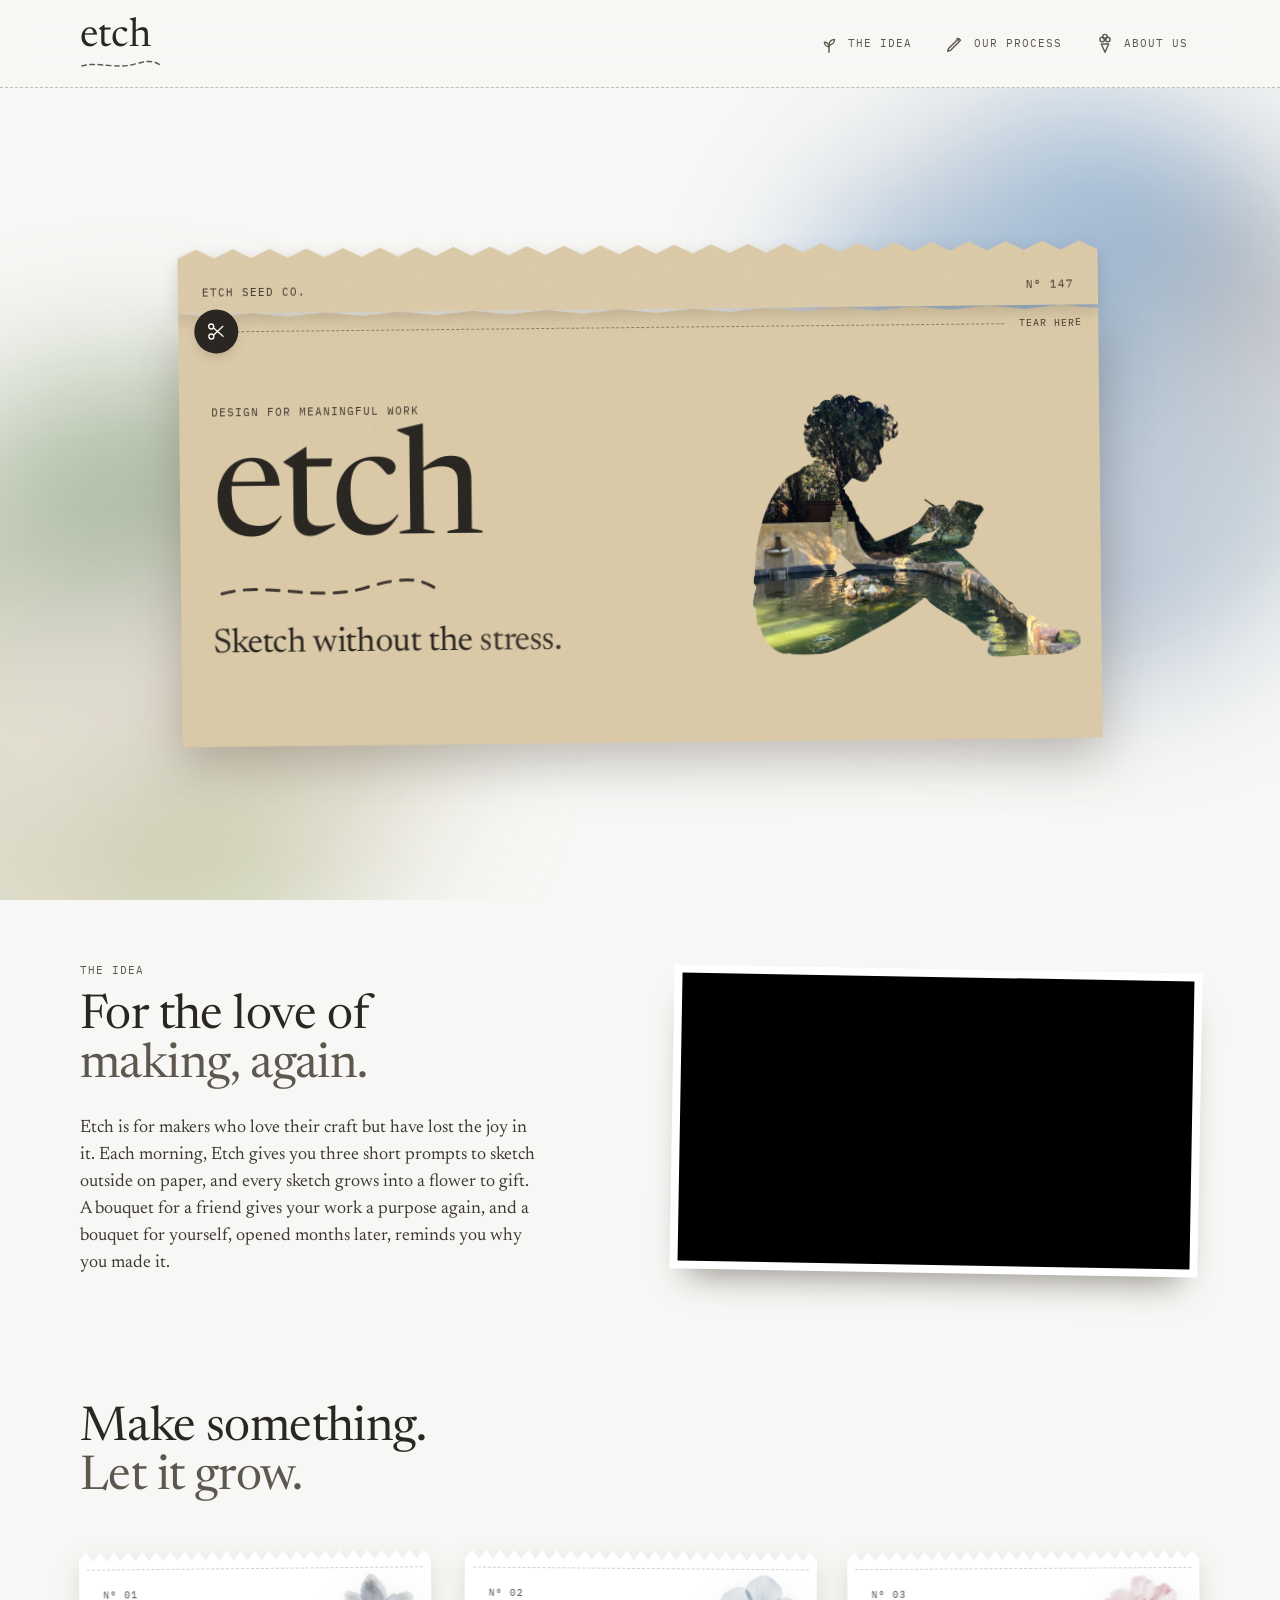
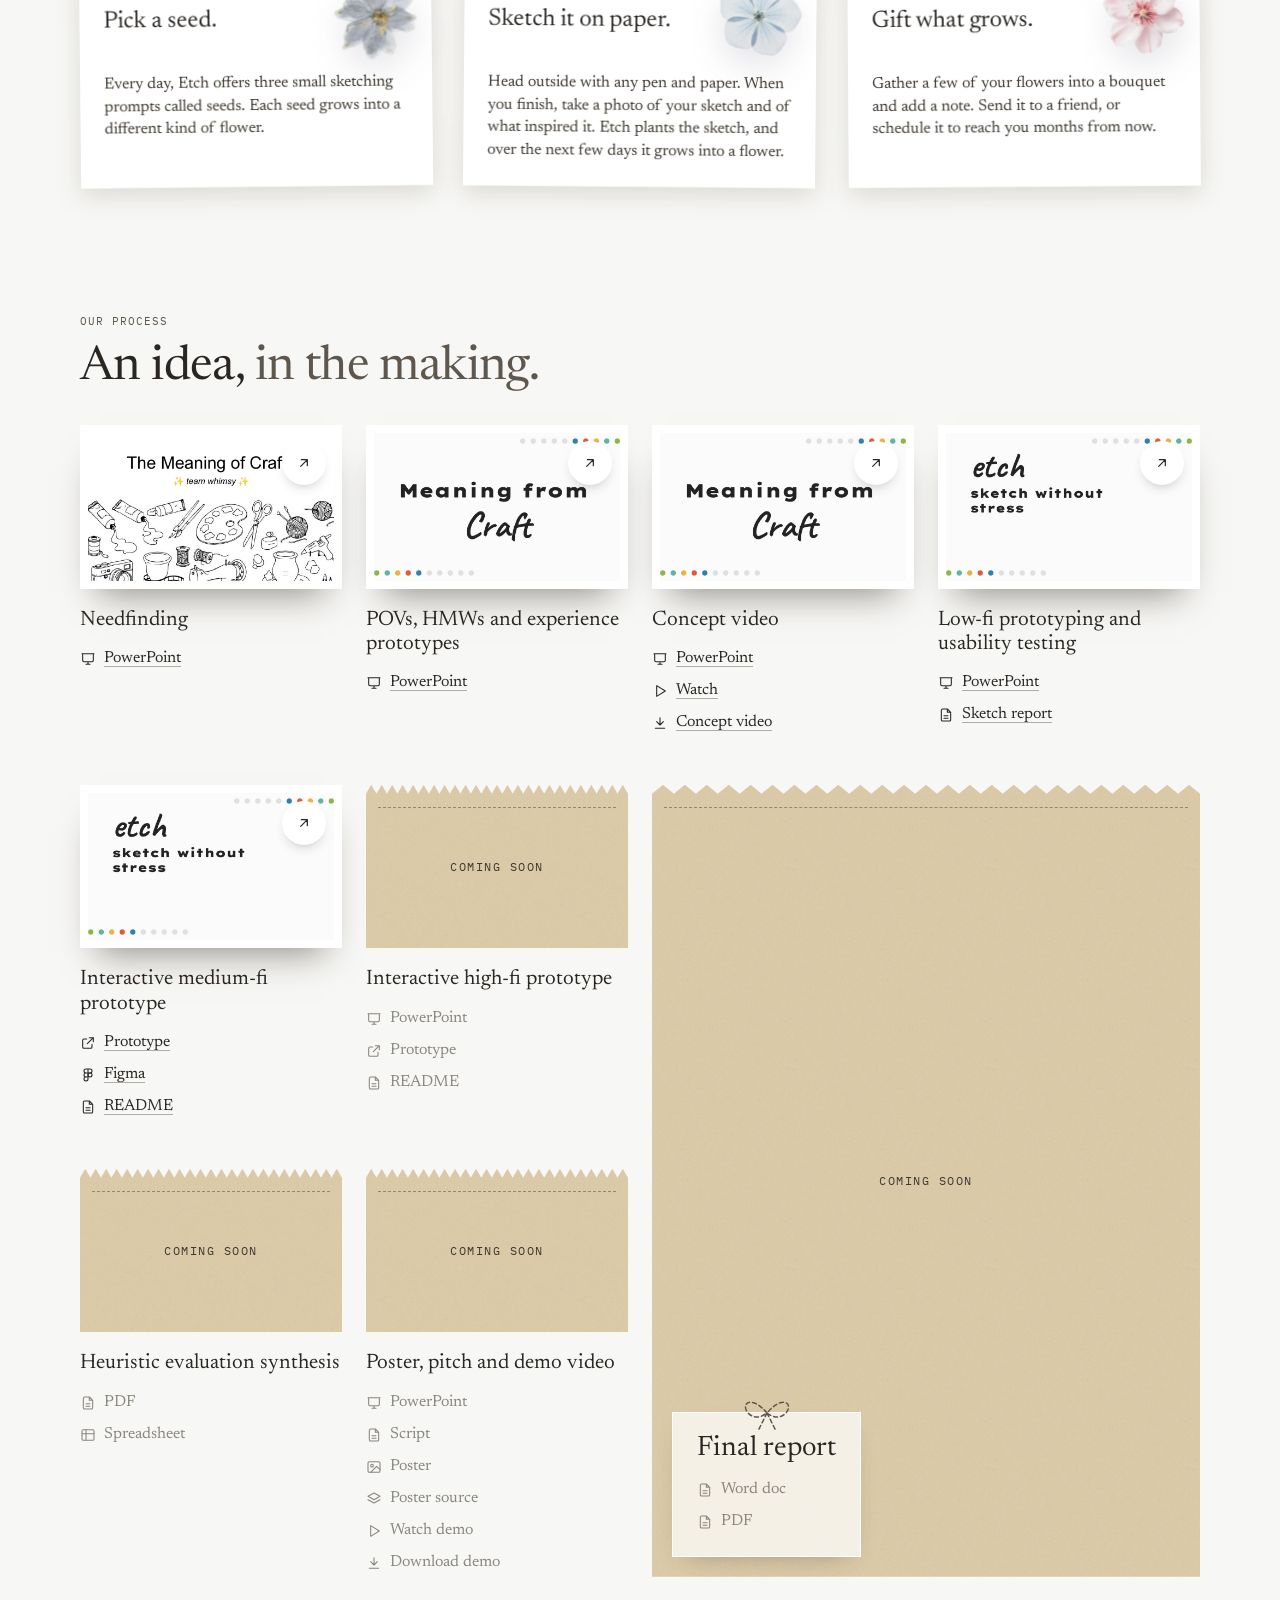
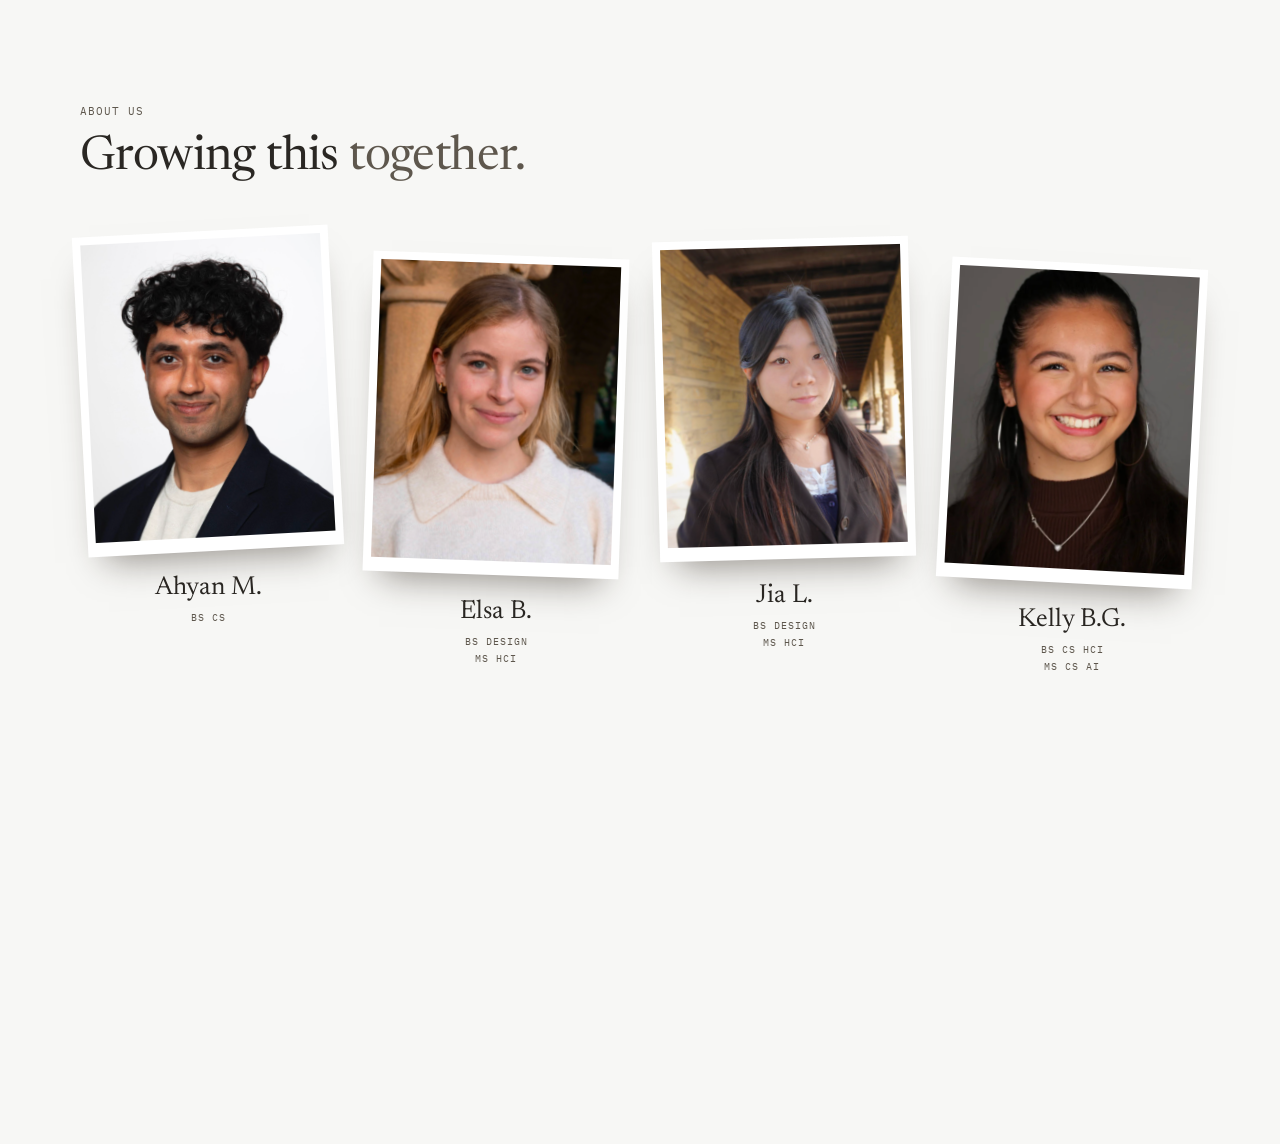
==== commit 7454c788: "Add last initials to the team names - Added last initials to the team cards, as A3 asks - nit: bumpe" ====
--- a/index.html
+++ b/index.html
@@ -10,8 +10,8 @@
   <link rel="preconnect" href="https://fonts.googleapis.com">
   <link rel="preconnect" href="https://fonts.gstatic.com" crossorigin>
   <link rel="stylesheet" href="https://fonts.googleapis.com/css2?family=Newsreader:opsz,wght@6..72,400;6..72,500&family=IBM+Plex+Mono:wght@400&display=swap">
-  <link rel="stylesheet" href="styles.css?v=hifi-7">
-  <script src="script.js?v=hifi-7" defer></script>
+  <link rel="stylesheet" href="styles.css?v=hifi-8">
+  <script src="script.js?v=hifi-8" defer></script>
 </head>
 <body>
   <a class="skip-link" href="#idea">Skip to content</a>
